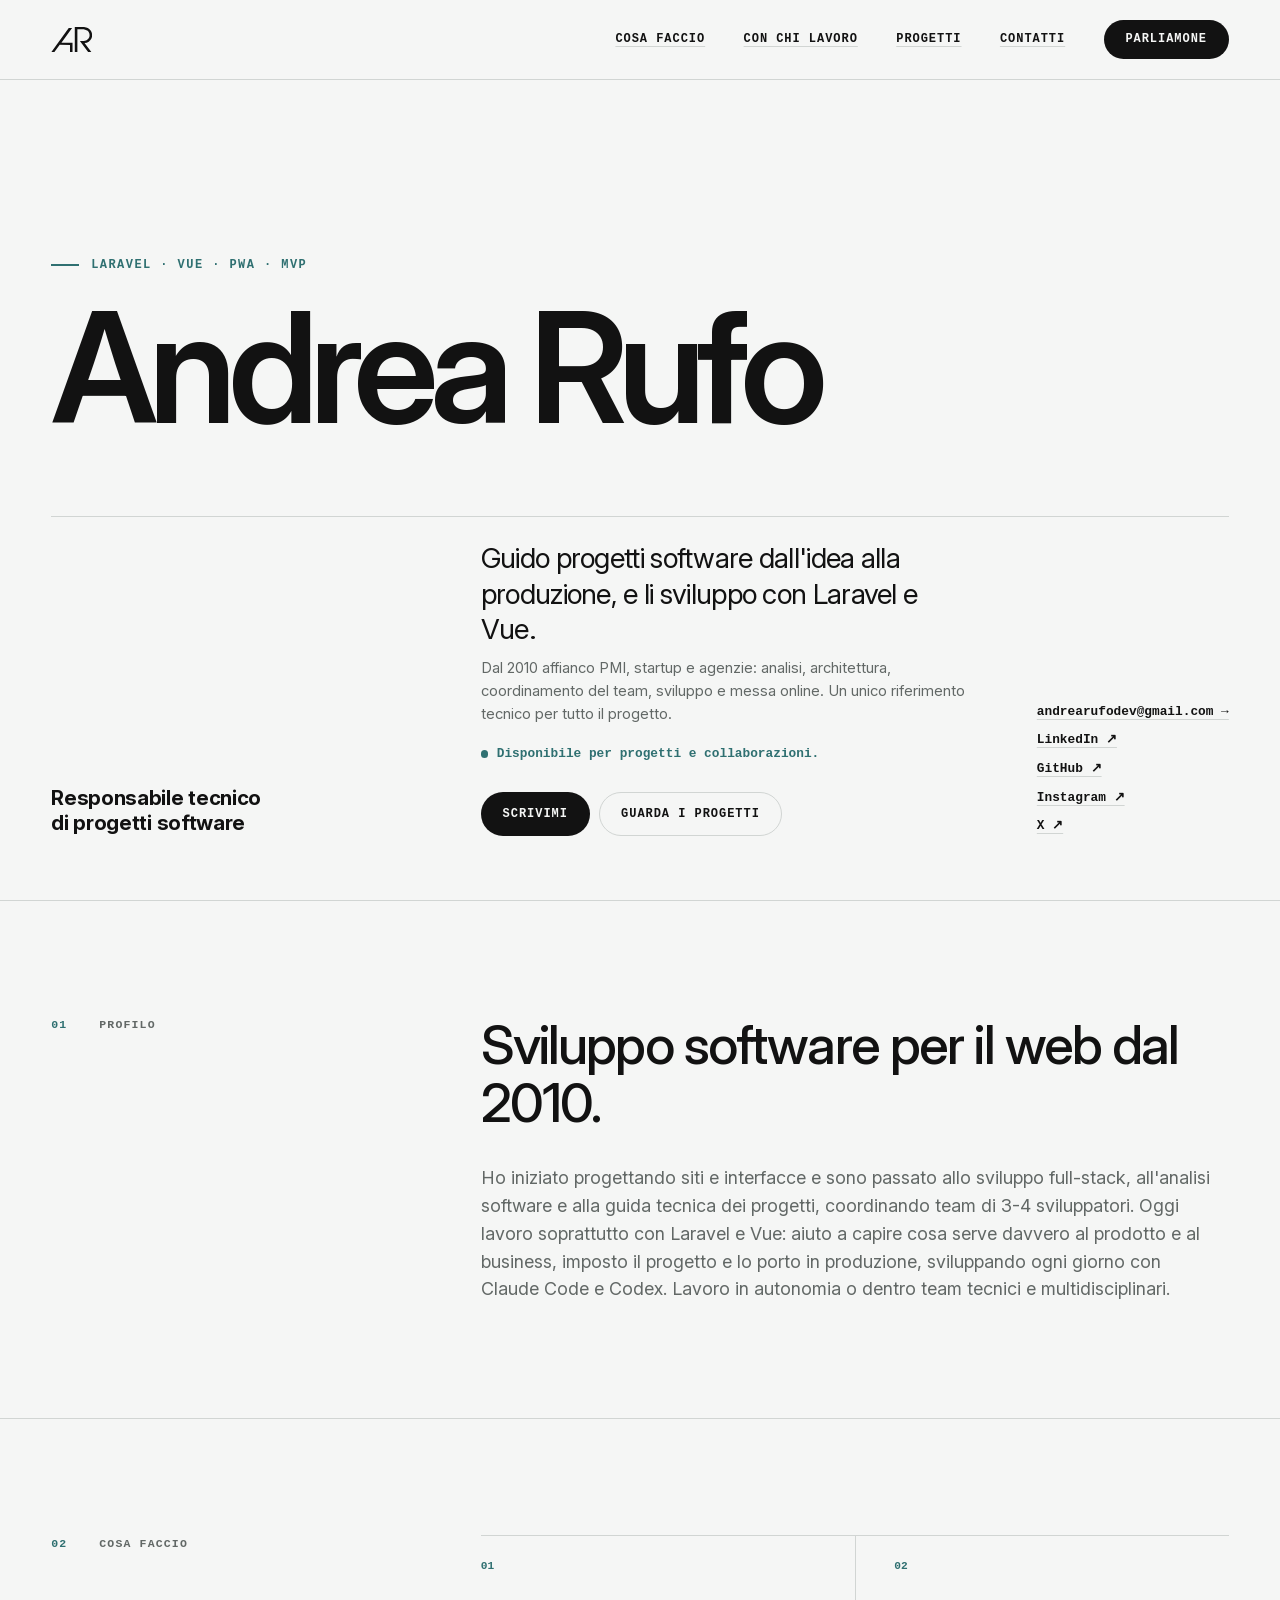
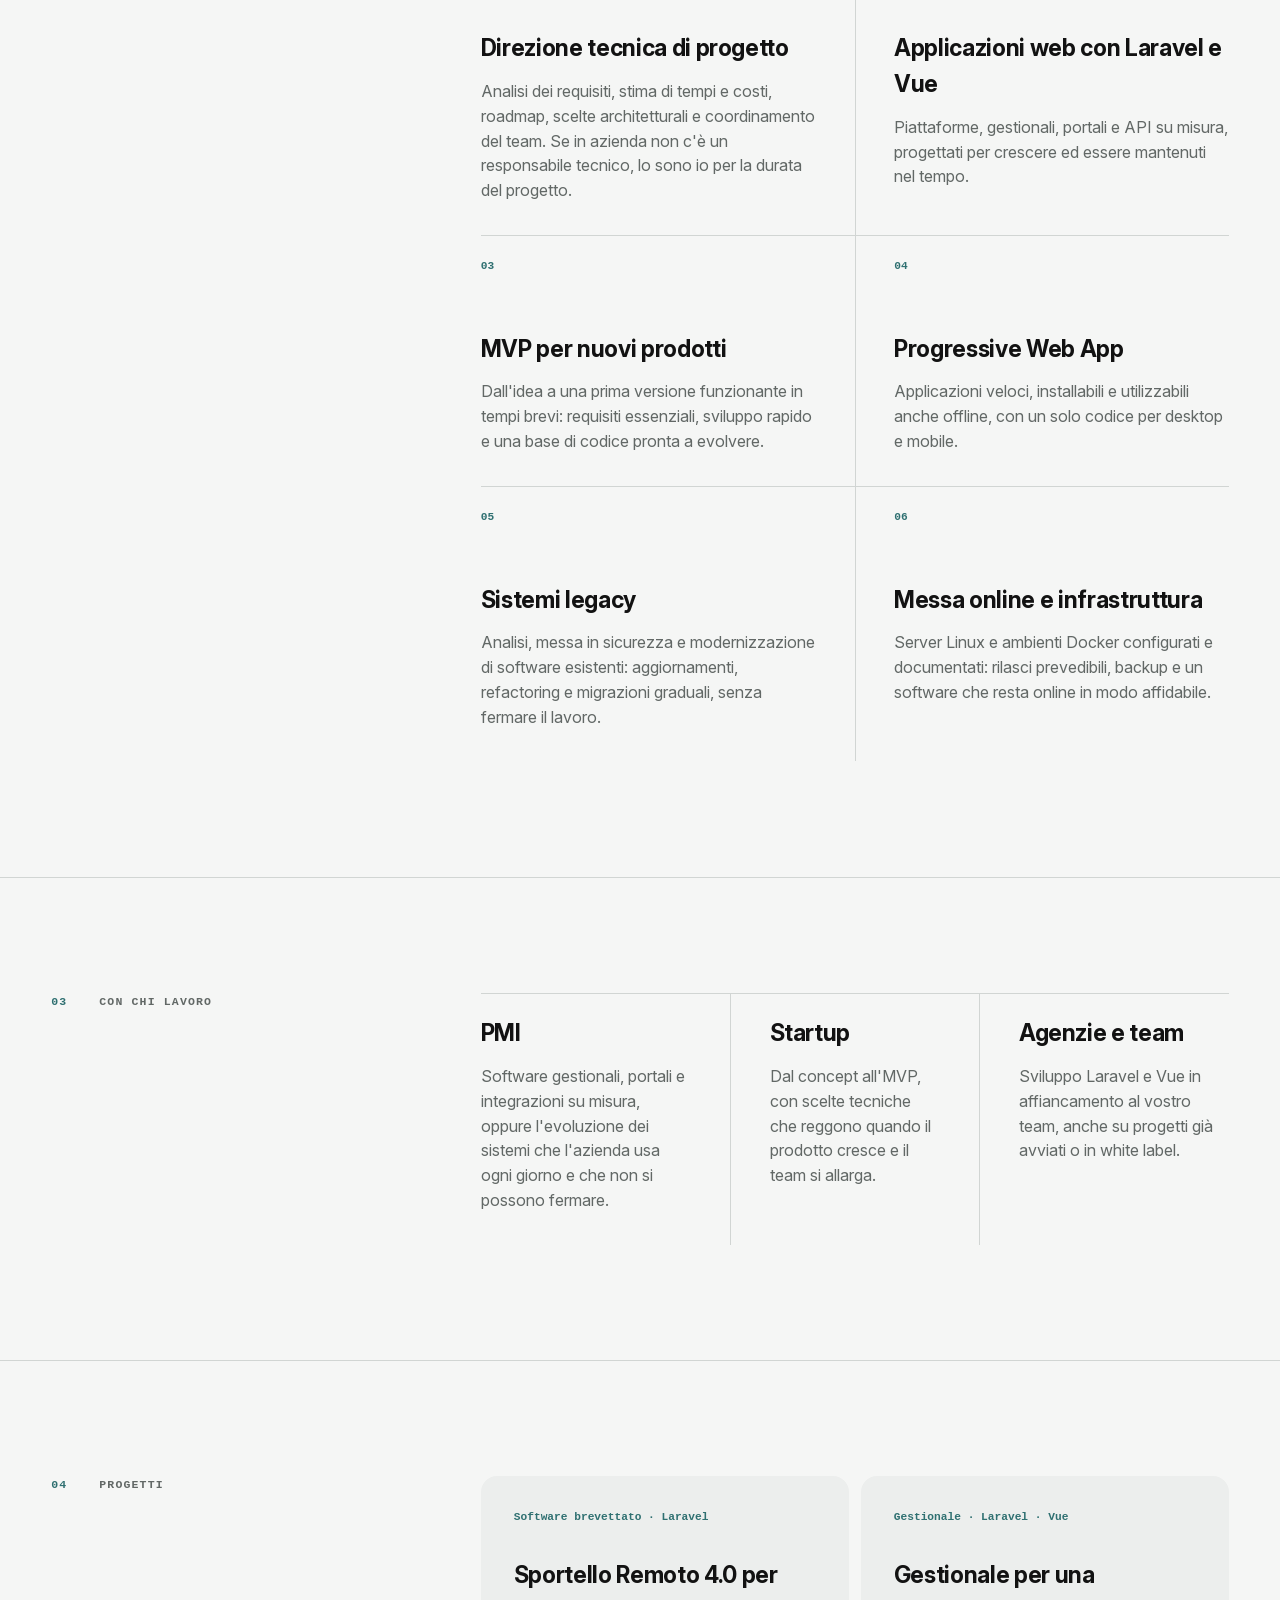
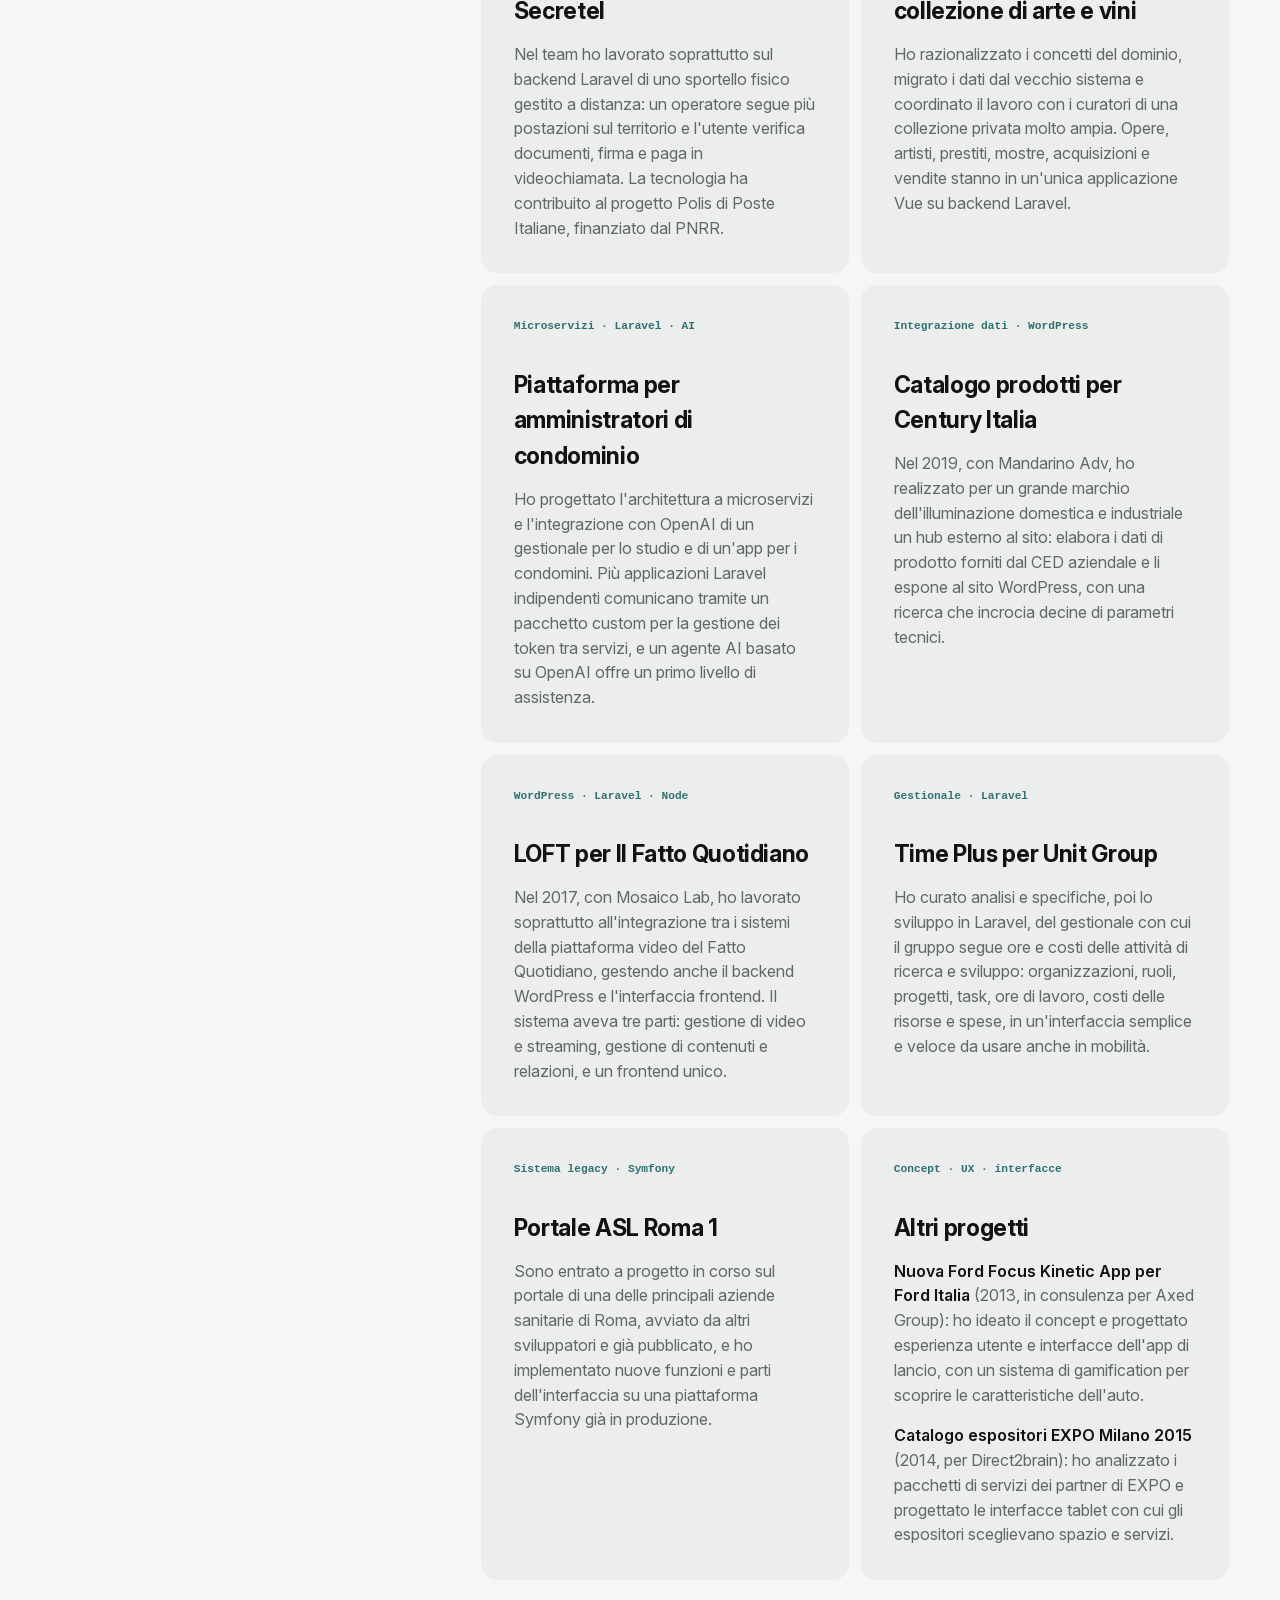
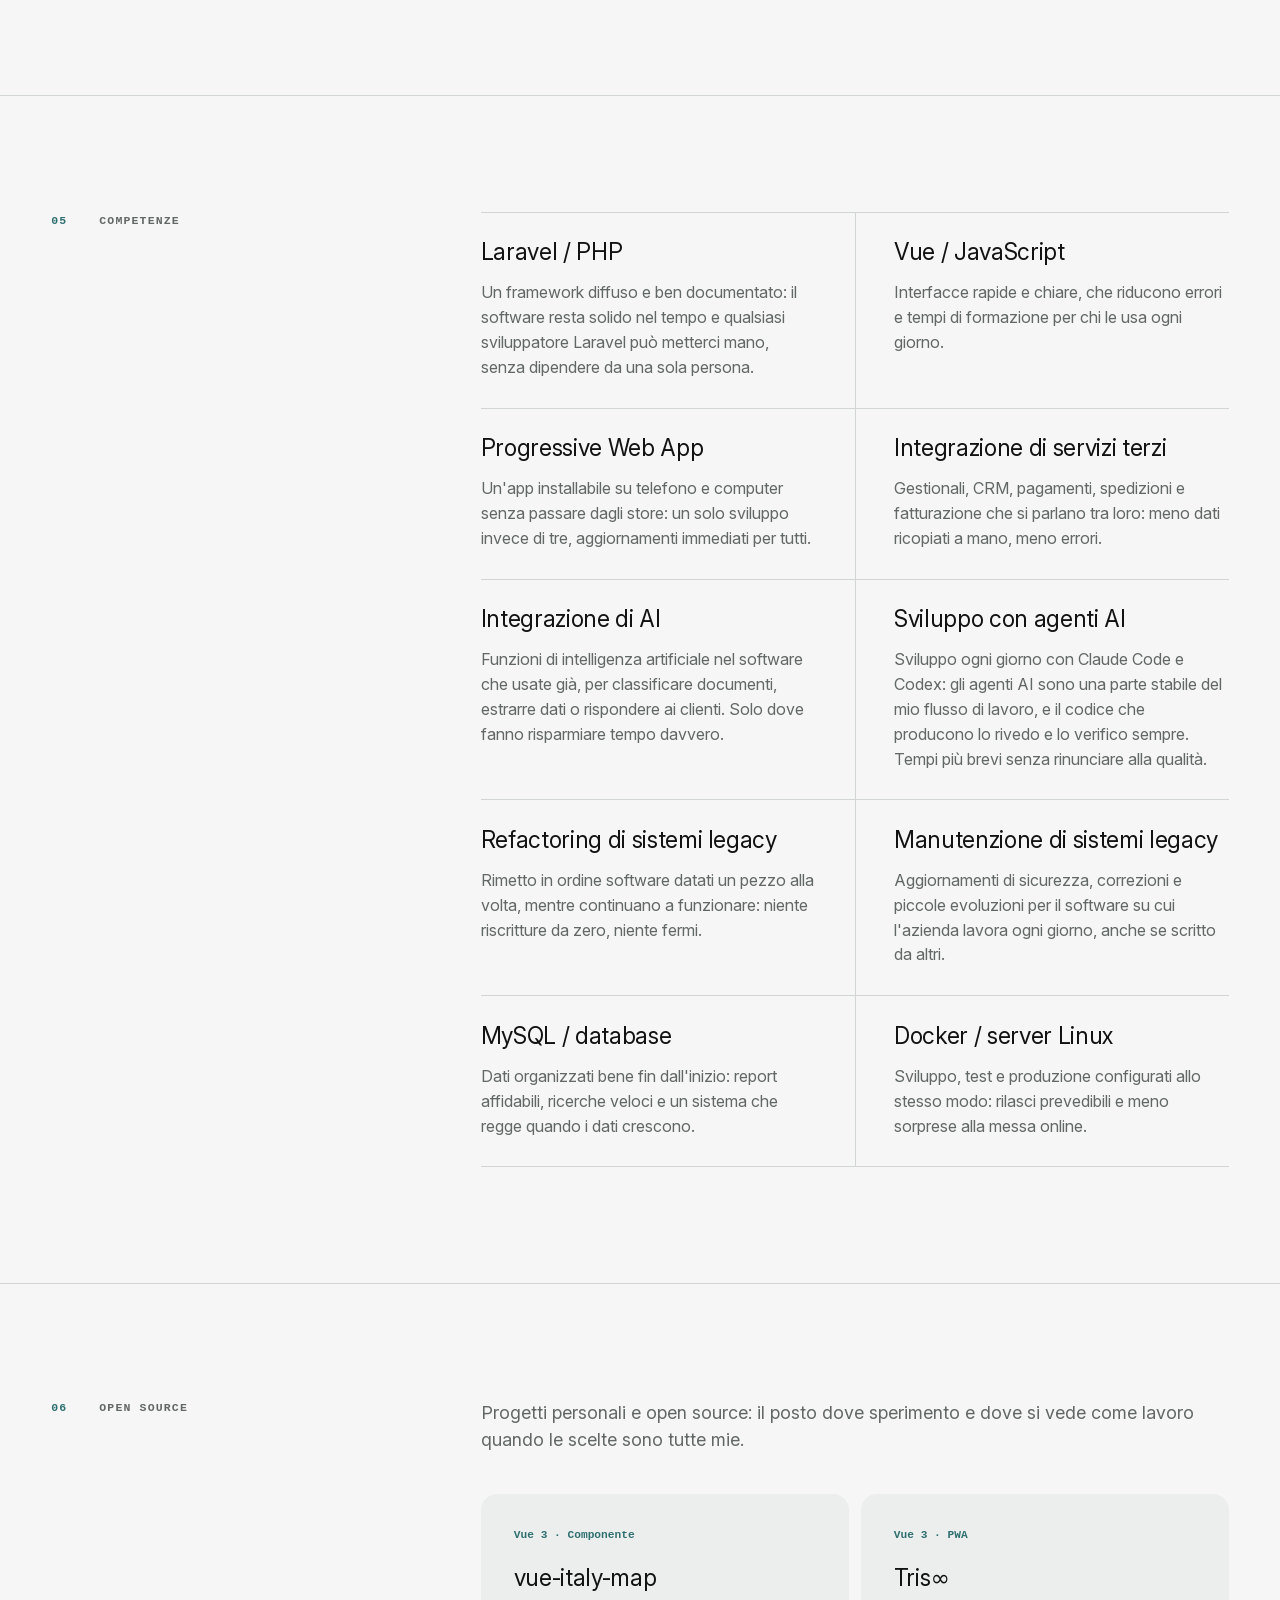
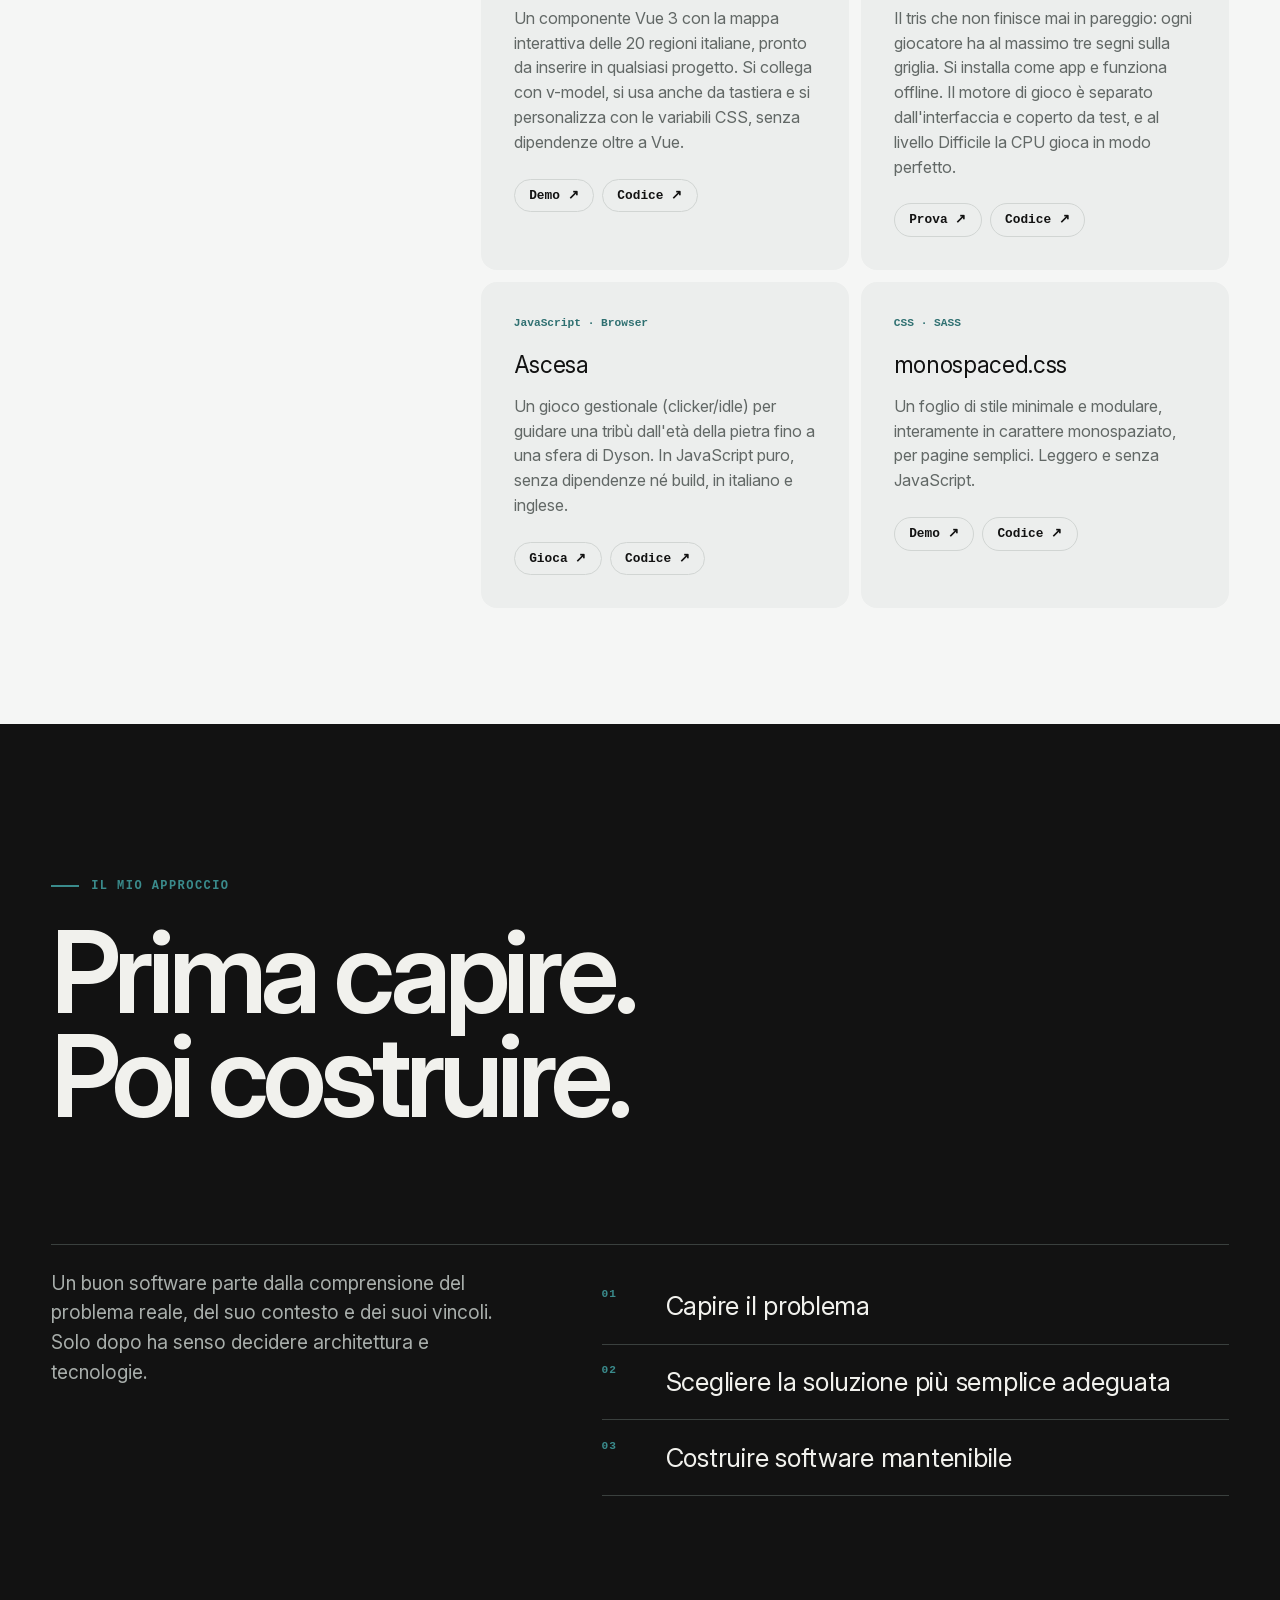
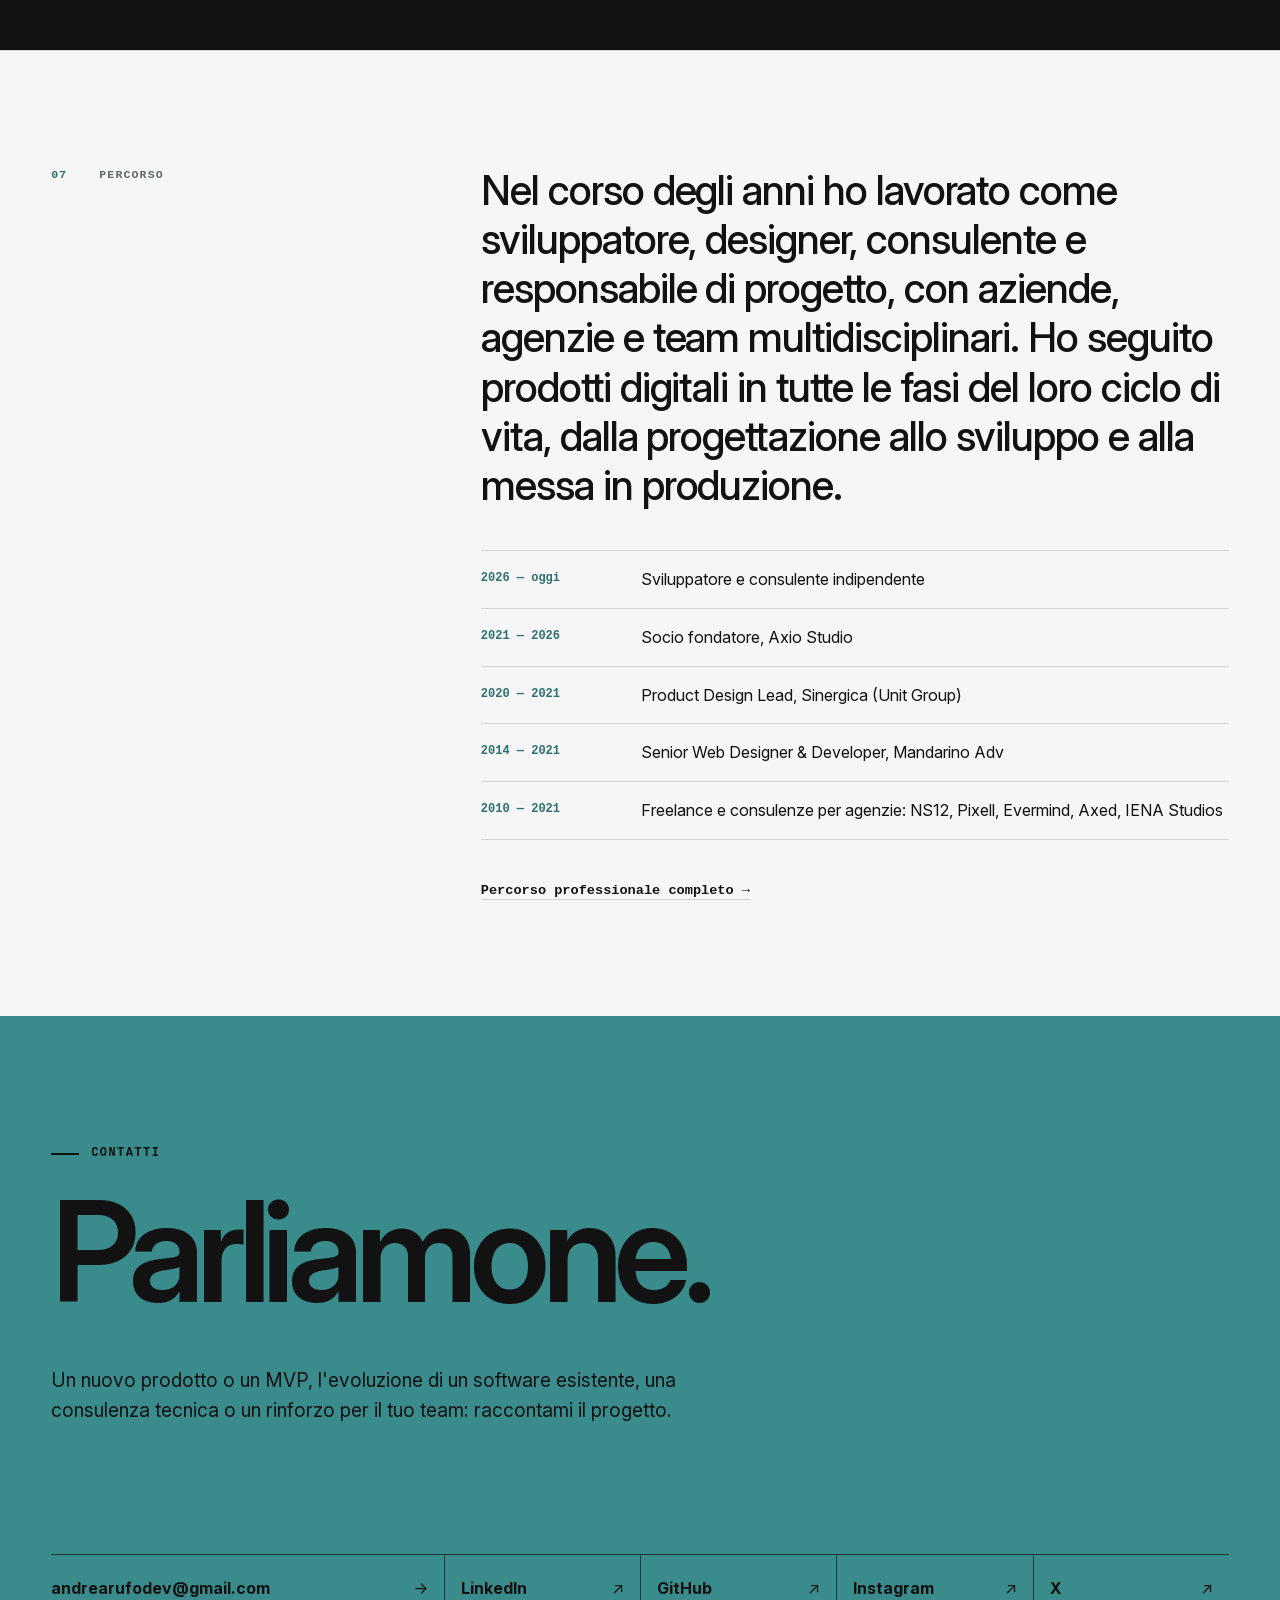
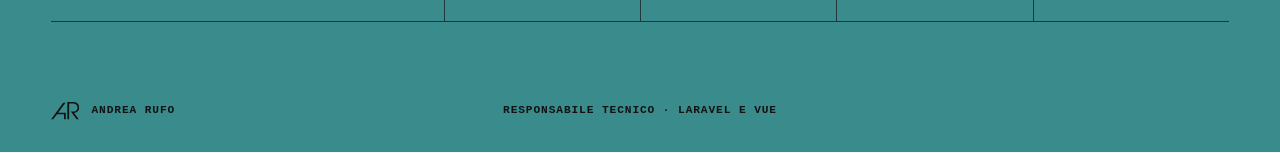
==== index.html @ 4510e588 "og:image: qualifica con sviluppo con Laravel, Vue e agenti AI Co-Authored-By: Claude Opus 5.5 <norep" ====
<!doctype html>
<html lang="it">
<head>
  <meta charset="utf-8">
  <meta name="viewport" content="width=device-width, initial-scale=1">
  <meta name="description" content="Andrea Rufo guida e sviluppa progetti software per PMI, startup e agenzie dal 2010: analisi, architettura, coordinamento del team e sviluppo con Laravel e Vue, fino alla messa online.">
  <meta name="theme-color" content="#F5F6F5" media="(prefers-color-scheme: light)">
  <meta name="theme-color" content="#121212" media="(prefers-color-scheme: dark)">
  <link rel="canonical" href="https://rufo.dev/">
  <link rel="icon" href="/favicon.svg" type="image/svg+xml">
  <link rel="icon" href="/favicon.ico" sizes="any">
  <link rel="apple-touch-icon" href="/apple-touch-icon.png">
  <meta property="og:type" content="website">
  <meta property="og:locale" content="it_IT">
  <meta property="og:title" content="Andrea Rufo — Progetti software con Laravel e Vue, dall'idea alla produzione">
  <meta property="og:description" content="Guida tecnica e sviluppo di progetti software con Laravel e Vue: MVP, PWA, sistemi legacy, dall'idea alla produzione.">
  <meta property="og:url" content="https://rufo.dev/">
  <meta property="og:image" content="https://rufo.dev/og-image.png?v=2">
  <meta property="og:image:width" content="1200">
  <meta property="og:image:height" content="630">
  <meta property="og:image:alt" content="Andrea Rufo — Responsabile tecnico di progetti software">
  <meta name="twitter:card" content="summary_large_image">
  <meta name="twitter:title" content="Andrea Rufo — Progetti software con Laravel e Vue, dall'idea alla produzione">
  <meta name="twitter:description" content="Guida tecnica e sviluppo di progetti software con Laravel e Vue.">
  <meta name="twitter:image" content="https://rufo.dev/og-image.png?v=2">
  <link rel="preload" href="fonts/inter-variable.woff2" as="font" type="font/woff2" crossorigin>
  <link rel="stylesheet" href="css/style.css?v=202611111058">
  <title>Andrea Rufo — Progetti software con Laravel e Vue, dall'idea alla produzione</title>
  <script type="application/ld+json">
    {
      "@context": "https://schema.org",
      "@type": "Person",
      "name": "Andrea Rufo",
      "url": "https://rufo.dev/",
      "image": "https://rufo.dev/og-image.png",
      "jobTitle": "Responsabile tecnico di progetti software e sviluppatore full-stack",
      "email": "mailto:andrearufodev@gmail.com",
      "knowsAbout": ["Laravel", "PHP", "Vue.js", "Progressive Web App", "MVP", "Integrazione di intelligenza artificiale", "Modernizzazione di sistemi legacy", "Claude Code", "Codex"],
      "sameAs": [
        "https://www.linkedin.com/in/andrearufo",
        "https://github.com/andrearufo",
        "https://www.instagram.com/rufo.dev/",
        "https://x.com/andrearufo"
      ]
    }
  </script>
</head>
<body>
  <svg hidden><symbol id="ar" viewBox="0 0 270 168"><path d="M19.5,167.8H0l116.4-161h22l-70,95.9h72.9v65.1h-16.6v-50.4l-67.3-0.1L19.5,167.8z"/><path d="M156.2,167.8V0.1h42.6c13.5,0,24.2,1.1,32.1,3.2c7.9,2.1,14.5,5.4,19.7,9.7c5.3,4.4,9.5,9.4,12.8,15.3c4.3,8,6.5,16.4,6.5,25.4c0,8.4-1.8,16.3-5.4,23.8c-3.6,7.5-9.3,13.7-16.9,18.6c-7.7,4.9-16.8,8-27.4,9.1l47.3,62.5h-21.1l-56.8-75.9c12.8-0.1,21.1-0.3,24.9-0.6c6.3-0.5,11.4-1.5,15.3-3c3.9-1.5,7.8-3.9,11.5-7.2c3.7-3.3,6.7-7.4,8.8-12.3c2.1-4.9,3.2-9.9,3.2-15c0-6.3-1.4-12.1-4.3-17.5c-2.9-5.4-6.5-9.7-10.9-12.8c-3.2-2.3-7.7-4.2-13.7-5.8c-6-1.6-13.3-2.4-22-2.4h-29.2v152.4H156.2z"/></symbol></svg>
  <a class="skip" href="#main">Vai al contenuto</a>

  <header class="site-header">
    <nav class="nav shell" aria-label="Navigazione principale">
      <a class="mark" href="#top" aria-label="Andrea Rufo, torna all'inizio"><svg viewBox="0 0 270 168" aria-hidden="true"><use href="#ar"/></svg></a>
      <ul class="nav-links">
        <li><a href="#services">Cosa faccio</a></li>
        <li><a href="#clients">Con chi lavoro</a></li>
        <li><a href="#work">Progetti</a></li>
        <li><a href="#contact">Contatti</a></li>
      </ul>
      <a class="btn btn-primary nav-cta" href="mailto:andrearufodev@gmail.com">Parliamone</a>
    </nav>
  </header>

  <main id="main">
    <section class="hero shell" id="top" aria-labelledby="hero-title">
      <div class="hero-inner">
        <p class="eyebrow">Laravel · Vue · PWA · MVP</p>
        <h1 id="hero-title">Andrea Rufo</h1>
        <div class="hero-bottom">
          <p class="role">Responsabile tecnico<br>di progetti software</p>
          <div class="hero-main">
            <div class="intro">
              <p>Guido progetti software dall'idea alla produzione, e li sviluppo con Laravel e Vue.</p>
              <p class="intro-support">Dal 2010 affianco PMI, startup e agenzie: analisi, architettura, coordinamento del team, sviluppo e messa online. Un unico riferimento tecnico per tutto il progetto.</p>
              <p class="availability">Disponibile per progetti e collaborazioni.</p>
              <div class="hero-cta">
                <a class="btn btn-primary" href="mailto:andrearufodev@gmail.com">Scrivimi</a>
                <a class="btn btn-ghost" href="#work">Guarda i progetti</a>
              </div>
            </div>
            <div class="hero-links">
              <a href="mailto:andrearufodev@gmail.com">andrearufodev@gmail.com →</a>
              <a href="https://www.linkedin.com/in/andrearufo" target="_blank" rel="noreferrer">LinkedIn ↗</a>
              <a href="https://github.com/andrearufo" target="_blank" rel="noreferrer">GitHub ↗</a>
              <a href="https://www.instagram.com/rufo.dev/" target="_blank" rel="noreferrer">Instagram ↗</a>
              <a href="https://x.com/andrearufo" target="_blank" rel="noreferrer">X ↗</a>
            </div>
          </div>
        </div>
      </div>
    </section>

    <section class="section shell" id="about" aria-labelledby="about-label">
      <div class="section-grid">
        <h2 class="section-label" id="about-label"><span>01</span> Profilo</h2>
        <div>
          <p class="lead">Sviluppo software per il web dal 2010.</p>
          <p class="body-copy">Ho iniziato progettando siti e interfacce e sono passato allo sviluppo full-stack, all'analisi software e alla guida tecnica dei progetti, coordinando team di 3-4 sviluppatori. Oggi lavoro soprattutto con Laravel e Vue: aiuto a capire cosa serve davvero al prodotto e al business, imposto il progetto e lo porto in produzione, sviluppando ogni giorno con Claude Code e Codex. Lavoro in autonomia o dentro team tecnici e multidisciplinari.</p>
        </div>
      </div>
    </section>

    <section class="section shell" id="services" aria-labelledby="services-label">
      <div class="section-grid">
        <h2 class="section-label" id="services-label"><span>02</span> Cosa faccio</h2>
        <div class="services">
          <article class="service">
            <span class="service-number">01</span>
            <h3>Direzione tecnica di progetto</h3>
            <p>Analisi dei requisiti, stima di tempi e costi, roadmap, scelte architetturali e coordinamento del team. Se in azienda non c'è un responsabile tecnico, lo sono io per la durata del progetto.</p>
          </article>
          <article class="service">
            <span class="service-number">02</span>
            <h3>Applicazioni web con Laravel e Vue</h3>
            <p>Piattaforme, gestionali, portali e API su misura, progettati per crescere ed essere mantenuti nel tempo.</p>
          </article>
          <article class="service">
            <span class="service-number">03</span>
            <h3>MVP per nuovi prodotti</h3>
            <p>Dall'idea a una prima versione funzionante in tempi brevi: requisiti essenziali, sviluppo rapido e una base di codice pronta a evolvere.</p>
          </article>
          <article class="service">
            <span class="service-number">04</span>
            <h3>Progressive Web App</h3>
            <p>Applicazioni veloci, installabili e utilizzabili anche offline, con un solo codice per desktop e mobile.</p>
          </article>
          <article class="service">
            <span class="service-number">05</span>
            <h3>Sistemi legacy</h3>
            <p>Analisi, messa in sicurezza e modernizzazione di software esistenti: aggiornamenti, refactoring e migrazioni graduali, senza fermare il lavoro.</p>
          </article>
          <article class="service">
            <span class="service-number">06</span>
            <h3>Messa online e infrastruttura</h3>
            <p>Server Linux e ambienti Docker configurati e documentati: rilasci prevedibili, backup e un software che resta online in modo affidabile.</p>
          </article>
        </div>
      </div>
    </section>

    <section class="section shell" id="clients" aria-labelledby="clients-label">
      <div class="section-grid">
        <h2 class="section-label" id="clients-label"><span>03</span> Con chi lavoro</h2>
        <div class="services services-3">
          <article class="service">
            <h3>PMI</h3>
            <p>Software gestionali, portali e integrazioni su misura, oppure l'evoluzione dei sistemi che l'azienda usa ogni giorno e che non si possono fermare.</p>
          </article>
          <article class="service">
            <h3>Startup</h3>
            <p>Dal concept all'MVP, con scelte tecniche che reggono quando il prodotto cresce e il team si allarga.</p>
          </article>
          <article class="service">
            <h3>Agenzie e team</h3>
            <p>Sviluppo Laravel e Vue in affiancamento al vostro team, anche su progetti già avviati o in white label.</p>
          </article>
        </div>
      </div>
    </section>

    <section class="section shell" id="work" aria-labelledby="work-label">
      <div class="section-grid">
        <h2 class="section-label" id="work-label"><span>04</span> Progetti</h2>
        <div class="services" tabindex="0" aria-label="Progetti">
          <article class="service">
            <span class="service-number">Software brevettato · Laravel</span>
            <h3>Sportello Remoto 4.0 per Secretel</h3>
            <p>Nel team ho lavorato soprattutto sul backend Laravel di uno sportello fisico gestito a distanza: un operatore segue più postazioni sul territorio e l'utente verifica documenti, firma e paga in videochiamata. La tecnologia ha contribuito al progetto Polis di Poste Italiane, finanziato dal PNRR.</p>
          </article>
          <article class="service">
            <span class="service-number">Gestionale · Laravel · Vue</span>
            <h3>Gestionale per una collezione di arte e vini</h3>
            <p>Ho razionalizzato i concetti del dominio, migrato i dati dal vecchio sistema e coordinato il lavoro con i curatori di una collezione privata molto ampia. Opere, artisti, prestiti, mostre, acquisizioni e vendite stanno in un'unica applicazione Vue su backend Laravel.</p>
          </article>
          <article class="service">
            <span class="service-number">Microservizi · Laravel · AI</span>
            <h3>Piattaforma per amministratori di condominio</h3>
            <p>Ho progettato l'architettura a microservizi e l'integrazione con OpenAI di un gestionale per lo studio e di un'app per i condomini. Più applicazioni Laravel indipendenti comunicano tramite un pacchetto custom per la gestione dei token tra servizi, e un agente AI basato su OpenAI offre un primo livello di assistenza.</p>
          </article>
          <article class="service">
            <span class="service-number">Integrazione dati · WordPress</span>
            <h3>Catalogo prodotti per Century Italia</h3>
            <p>Nel 2019, con Mandarino Adv, ho realizzato per un grande marchio dell'illuminazione domestica e industriale un hub esterno al sito: elabora i dati di prodotto forniti dal CED aziendale e li espone al sito WordPress, con una ricerca che incrocia decine di parametri tecnici.</p>
          </article>
          <article class="service">
            <span class="service-number">WordPress · Laravel · Node</span>
            <h3>LOFT per Il Fatto Quotidiano</h3>
            <p>Nel 2017, con Mosaico Lab, ho lavorato soprattutto all'integrazione tra i sistemi della piattaforma video del Fatto Quotidiano, gestendo anche il backend WordPress e l'interfaccia frontend. Il sistema aveva tre parti: gestione di video e streaming, gestione di contenuti e relazioni, e un frontend unico.</p>
          </article>
          <article class="service">
            <span class="service-number">Gestionale · Laravel</span>
            <h3>Time Plus per Unit Group</h3>
            <p>Ho curato analisi e specifiche, poi lo sviluppo in Laravel, del gestionale con cui il gruppo segue ore e costi delle attività di ricerca e sviluppo: organizzazioni, ruoli, progetti, task, ore di lavoro, costi delle risorse e spese, in un'interfaccia semplice e veloce da usare anche in mobilità.</p>
          </article>
          <article class="service">
            <span class="service-number">Sistema legacy · Symfony</span>
            <h3>Portale ASL Roma 1</h3>
            <p>Sono entrato a progetto in corso sul portale di una delle principali aziende sanitarie di Roma, avviato da altri sviluppatori e già pubblicato, e ho implementato nuove funzioni e parti dell'interfaccia su una piattaforma Symfony già in produzione.</p>
          </article>
          <article class="service">
            <span class="service-number">Concept · UX · interfacce</span>
            <h3>Altri progetti</h3>
            <ul class="service-list">
              <li><strong>Nuova Ford Focus Kinetic App per Ford Italia</strong> (2013, in consulenza per Axed Group): ho ideato il concept e progettato esperienza utente e interfacce dell'app di lancio, con un sistema di gamification per scoprire le caratteristiche dell'auto.</li>
              <li><strong>Catalogo espositori EXPO Milano 2015</strong> (2014, per Direct2brain): ho analizzato i pacchetti di servizi dei partner di EXPO e progettato le interfacce tablet con cui gli espositori sceglievano spazio e servizi.</li>
            </ul>
          </article>
        </div>
      </div>
    </section>

    <section class="section shell" id="technology" aria-labelledby="technology-label">
      <div class="section-grid">
        <h2 class="section-label" id="technology-label"><span>05</span> Competenze</h2>
        <ul class="technology-list">
          <li>
            <h3>Laravel / PHP</h3>
            <p>Un framework diffuso e ben documentato: il software resta solido nel tempo e qualsiasi sviluppatore Laravel può metterci mano, senza dipendere da una sola persona.</p>
          </li>
          <li>
            <h3>Vue / JavaScript</h3>
            <p>Interfacce rapide e chiare, che riducono errori e tempi di formazione per chi le usa ogni giorno.</p>
          </li>
          <li>
            <h3>Progressive Web App</h3>
            <p>Un'app installabile su telefono e computer senza passare dagli store: un solo sviluppo invece di tre, aggiornamenti immediati per tutti.</p>
          </li>
          <li>
            <h3>Integrazione di servizi terzi</h3>
            <p>Gestionali, CRM, pagamenti, spedizioni e fatturazione che si parlano tra loro: meno dati ricopiati a mano, meno errori.</p>
          </li>
          <li>
            <h3>Integrazione di AI</h3>
            <p>Funzioni di intelligenza artificiale nel software che usate già, per classificare documenti, estrarre dati o rispondere ai clienti. Solo dove fanno risparmiare tempo davvero.</p>
          </li>
          <li>
            <h3>Sviluppo con agenti AI</h3>
            <p>Sviluppo ogni giorno con Claude Code e Codex: gli agenti AI sono una parte stabile del mio flusso di lavoro, e il codice che producono lo rivedo e lo verifico sempre. Tempi più brevi senza rinunciare alla qualità.</p>
          </li>
          <li>
            <h3>Refactoring di sistemi legacy</h3>
            <p>Rimetto in ordine software datati un pezzo alla volta, mentre continuano a funzionare: niente riscritture da zero, niente fermi.</p>
          </li>
          <li>
            <h3>Manutenzione di sistemi legacy</h3>
            <p>Aggiornamenti di sicurezza, correzioni e piccole evoluzioni per il software su cui l'azienda lavora ogni giorno, anche se scritto da altri.</p>
          </li>
          <li>
            <h3>MySQL / database</h3>
            <p>Dati organizzati bene fin dall'inizio: report affidabili, ricerche veloci e un sistema che regge quando i dati crescono.</p>
          </li>
          <li>
            <h3>Docker / server Linux</h3>
            <p>Sviluppo, test e produzione configurati allo stesso modo: rilasci prevedibili e meno sorprese alla messa online.</p>
          </li>
        </ul>
      </div>
    </section>

    <section class="section oss shell" id="opensource" aria-labelledby="opensource-label">
      <div class="section-grid">
        <h2 class="section-label" id="opensource-label"><span>06</span> Open source</h2>
        <div>
          <p class="body-copy">Progetti personali e open source: il posto dove sperimento e dove si vede come lavoro quando le scelte sono tutte mie.</p>
          <ul class="technology-list">
          <li>
            <span class="oss-meta">Vue 3 · Componente</span>
            <h3>vue-italy-map</h3>
            <p>Un componente Vue 3 con la mappa interattiva delle 20 regioni italiane, pronto da inserire in qualsiasi progetto. Si collega con v-model, si usa anche da tastiera e si personalizza con le variabili CSS, senza dipendenze oltre a Vue.</p>
            <div class="oss-links">
              <a href="https://andrearufo.github.io/vue-italy-map/" target="_blank" rel="noreferrer">Demo ↗</a>
              <a href="https://github.com/andrearufo/vue-italy-map" target="_blank" rel="noreferrer">Codice ↗</a>
            </div>
          </li>
          <li>
            <span class="oss-meta">Vue 3 · PWA</span>
            <h3>Tris∞</h3>
            <p>Il tris che non finisce mai in pareggio: ogni giocatore ha al massimo tre segni sulla griglia. Si installa come app e funziona offline. Il motore di gioco è separato dall'interfaccia e coperto da test, e al livello Difficile la CPU gioca in modo perfetto.</p>
            <div class="oss-links">
              <a href="https://andrearufo.github.io/modernxo/" target="_blank" rel="noreferrer">Prova ↗</a>
              <a href="https://github.com/andrearufo/modernxo" target="_blank" rel="noreferrer">Codice ↗</a>
            </div>
          </li>
          <li>
            <span class="oss-meta">JavaScript · Browser</span>
            <h3>Ascesa</h3>
            <p>Un gioco gestionale (clicker/idle) per guidare una tribù dall'età della pietra fino a una sfera di Dyson. In JavaScript puro, senza dipendenze né build, in italiano e inglese.</p>
            <div class="oss-links">
              <a href="https://andrearufo.github.io/ascesa/" target="_blank" rel="noreferrer">Gioca ↗</a>
              <a href="https://github.com/andrearufo/ascesa" target="_blank" rel="noreferrer">Codice ↗</a>
            </div>
          </li>
          <li>
            <span class="oss-meta">CSS · SASS</span>
            <h3>monospaced.css</h3>
            <p>Un foglio di stile minimale e modulare, interamente in carattere monospaziato, per pagine semplici. Leggero e senza JavaScript.</p>
            <div class="oss-links">
              <a href="https://andrearufo.github.io/monospaced.css/" target="_blank" rel="noreferrer">Demo ↗</a>
              <a href="https://github.com/andrearufo/monospaced.css" target="_blank" rel="noreferrer">Codice ↗</a>
            </div>
          </li>
          </ul>
        </div>
      </div>
    </section>

    <section class="approach" id="approach" aria-labelledby="approach-title">
      <div class="shell">
        <p class="eyebrow">Il mio approccio</p>
        <h2 id="approach-title">Prima capire.<br>Poi costruire.</h2>
        <div class="approach-detail">
          <p>Un buon software parte dalla comprensione del problema reale, del suo contesto e dei suoi vincoli. Solo dopo ha senso decidere architettura e tecnologie.</p>
          <ol class="principles">
            <li>Capire il problema</li>
            <li>Scegliere la soluzione più semplice adeguata</li>
            <li>Costruire software mantenibile</li>
          </ol>
        </div>
      </div>
    </section>

    <section class="section background shell" id="background" aria-labelledby="background-label">
      <div class="section-grid">
        <h2 class="section-label" id="background-label"><span>07</span> Percorso</h2>
        <div>
          <p class="background-copy">Nel corso degli anni ho lavorato come sviluppatore, designer, consulente e responsabile di progetto, con aziende, agenzie e team multidisciplinari. Ho seguito prodotti digitali in tutte le fasi del loro ciclo di vita, dalla progettazione allo sviluppo e alla messa in produzione.</p>
          <ol class="timeline">
            <li><span>2026 — oggi</span> Sviluppatore e consulente indipendente</li>
            <li><span>2021 — 2026</span> Socio fondatore, Axio Studio</li>
            <li><span>2020 — 2021</span> Product Design Lead, Sinergica (Unit Group)</li>
            <li><span>2014 — 2021</span> Senior Web Designer &amp; Developer, Mandarino Adv</li>
            <li><span>2010 — 2021</span> Freelance e consulenze per agenzie: NS12, Pixell, Evermind, Axed, IENA Studios</li>
          </ol>
          <a class="text-link" href="https://www.linkedin.com/in/andrearufo" target="_blank" rel="noreferrer">Percorso professionale completo →</a>
        </div>
      </div>
    </section>

    <section class="contact" id="contact" aria-labelledby="contact-title">
      <div class="shell">
        <p class="eyebrow">Contatti</p>
        <h2 id="contact-title">Parliamone.</h2>
        <p class="contact-copy">Un nuovo prodotto o un MVP, l'evoluzione di un software esistente, una consulenza tecnica o un rinforzo per il tuo team: raccontami il progetto.</p>
        <div class="contact-links">
          <a href="mailto:andrearufodev@gmail.com">andrearufodev@gmail.com</a>
          <a href="https://www.linkedin.com/in/andrearufo" target="_blank" rel="noreferrer">LinkedIn</a>
          <a href="https://github.com/andrearufo" target="_blank" rel="noreferrer">GitHub</a>
          <a href="https://www.instagram.com/rufo.dev/" target="_blank" rel="noreferrer">Instagram</a>
          <a href="https://x.com/andrearufo" target="_blank" rel="noreferrer">X</a>
        </div>
        <footer class="footer">
          <span class="footer-mark"><svg viewBox="0 0 270 168" aria-hidden="true"><use href="#ar"/></svg>Andrea Rufo</span>
          <span>Responsabile tecnico · Laravel e Vue</span>
          <p class="now-playing" id="now-playing" hidden><img alt="" width="40" height="40" hidden><span class="now-playing-label"></span> <a target="_blank" rel="noreferrer"><span class="now-playing-title"></span><span class="now-playing-artist"></span></a><button class="now-playing-close" type="button" aria-label="Sposta lo specchietto in fondo alla pagina">×</button></p>
        </footer>
      </div>
    </section>
  </main>
  <script>
    // Brano in ascolto da Spotify, letto da Last.fm (rufoandrea). Senza chiave lo specchietto resta nascosto.
    (() => {
      const KEY = 'f3fbc5b48f8b51779716310b939c5450'; // chiave API Last.fm (sola lettura, può stare nel codice)
      const box = document.getElementById('now-playing');
      if (!KEY) return;
      // Su desktop, mentre ascolto, lo specchietto diventa un toast fisso, ma solo tra l'apertura e i contatti:
      // non copre i pulsanti in alto né i link in fondo. La × lo rimanda nel footer.
      let docked = false, live = false;
      const hero = document.getElementById('top'), contact = document.getElementById('contact');
      const place = () => {
        const clear = hero.getBoundingClientRect().bottom < 0 && contact.getBoundingClientRect().top > innerHeight;
        box.classList.toggle('is-toast', live && !docked && clear);
      };
      box.querySelector('.now-playing-close').onclick = () => { docked = true; place(); };
      addEventListener('scroll', place, { passive: true });
      addEventListener('resize', place);
      const url = 'https://ws.audioscrobbler.com/2.0/?method=user.getrecenttracks&user=rufoandrea&limit=1&format=json&api_key=' + KEY;
      const update = () => fetch(url).then(r => r.json()).then(d => {
        const t = d.recenttracks && d.recenttracks.track[0];
        if (!t) return;
        live = (t['@attr'] || {}).nowplaying === 'true';
        // nascosto se l'ultimo ascolto ha più di 12 ore
        if (!live && Date.now() - t.date.uts * 1000 > 432e5) { box.hidden = true; return; }
        box.querySelector('.now-playing-label').textContent = live ? '♪ Proprio ora sto ascoltando' : '♪ Ultimo ascolto';
        const a = box.querySelector('a');
        a.querySelector('.now-playing-title').textContent = t.name;
        a.querySelector('.now-playing-artist').textContent = t.artist['#text'];
        a.href = t.url;
        // 64px per gli schermi retina; Last.fm usa un'immagine segnaposto (2a96cbd8…) quando la copertina manca
        const img = box.querySelector('img'), src = (t.image[1] || {})['#text'] || '';
        img.hidden = !src || src.includes('2a96cbd8b46e442fc41c2b86b821562f');
        if (!img.hidden) img.src = src;
        place();
        box.hidden = false;
      }).catch(() => {});
      update();
      setInterval(update, 60000);
    })();
  </script>
  <!-- Cloudflare Web Analytics --><script type='module' src='https://static.cloudflareinsights.com/beacon.min.js' data-cf-beacon='{"token": "02189856243a4e34952206ecb50133f2"}'></script><!-- End Cloudflare Web Analytics -->
</body>
</html>
---- css/style.css ----
@font-face {
  font-family: "Inter";
  src: url("../fonts/inter-variable.woff2") format("woff2");
  font-style: normal;
  font-weight: 100 900;
  font-display: swap;
}

/* Variables */
:root {
  color-scheme: light dark;
  --color-bg: #F5F6F5;
  --color-bg-secondary: #ECEEED;
  --color-text: #121212;
  --color-text-muted: #626866;
  --color-border: #D1D5D3;
  --color-accent: #3A8B8C;
  --color-accent-text: #2F7071;
  --color-accent-hover: #265C5D;
  --color-inverse-bg: #121212;
  --color-inverse-text: #F1F1ED;
  --color-inverse-muted: #A8AEAB;
  --color-inverse-border: #3A403E;
  --color-inverse-accent: #3A8B8C;
  --color-contact-bg: #3A8B8C;
  --color-contact-text: #121212;
  --color-contact-muted: #121212;
  --color-contact-border: #203839;
  --gutter: clamp(1.25rem, 4vw, 4.5rem);
  --section-space: clamp(5rem, 9vw, 8rem);
  --font-mono: ui-monospace, SFMono-Regular, Menlo, Consolas, monospace;
}

/* Base */
* { box-sizing: border-box; }

html {
  scroll-behavior: smooth;
  scroll-padding-top: 5rem;
}

body {
  margin: 0;
  overflow-x: hidden;
  background: var(--color-bg);
  color: var(--color-text);
  font-family: "Inter", system-ui, -apple-system, BlinkMacSystemFont, "Segoe UI", sans-serif;
  font-size: 16px;
  line-height: 1.55;
  -webkit-font-smoothing: antialiased;
}

a { color: inherit; }

body > svg[hidden] { display: none; }

/* Typography: Inter per i testi, monospazio per etichette e dettagli */
h1,
.approach h2,
.contact h2 { font-weight: 600; }

.lead,
.background-copy { font-weight: 500; }

.eyebrow,
.nav-links,
.hero-links,
.availability,
.oss-links,
.text-link,
.footer { font-family: var(--font-mono); }

h1 {
  max-width: 12ch;
  margin: 0;
  font-size: clamp(4.25rem, 12vw, 11.5rem);
  letter-spacing: -.06em;
  line-height: .88;
}

.eyebrow {
  display: flex;
  align-items: center;
  gap: .75rem;
  margin: 0 0 1.6rem;
  color: var(--color-accent-text);
  font-size: .75rem;
  font-weight: 700;
  letter-spacing: .12em;
  text-transform: uppercase;
}

.eyebrow::before {
  width: 1.75rem;
  height: 2px;
  background: currentColor;
  content: "";
}

.role {
  margin: 0;
  font-size: clamp(1rem, 1.6vw, 1.35rem);
  font-weight: 700;
  letter-spacing: -.015em;
  line-height: 1.25;
}

.lead {
  max-width: 34ch;
  margin: 0;
  font-size: clamp(2rem, 4.2vw, 4.15rem);
  letter-spacing: -.035em;
  line-height: 1.08;
}

.body-copy {
  max-width: 46rem;
  margin: 2rem 0 0;
  color: var(--color-text-muted);
  font-size: clamp(1rem, 1.4vw, 1.2rem);
}

/* Layout */
.shell {
  width: min(100%, 1600px);
  margin-inline: auto;
  padding-inline: var(--gutter);
}

.section {
  padding-block: var(--section-space);
  border-top: 1px solid var(--color-border);
}

.section-grid {
  display: grid;
  grid-template-columns: minmax(12rem, 1fr) minmax(0, 2.2fr);
  gap: clamp(2rem, 7vw, 8rem);
}

.section-label {
  margin: 0;
  color: var(--color-text-muted);
  font: 700 .72rem/1.55 var(--font-mono);
  letter-spacing: .1em;
  text-transform: uppercase;
}

.section-label span {
  display: inline-block;
  min-width: 2.5rem;
  color: var(--color-accent-text);
}

/* Header and navigation */
.site-header {
  position: sticky;
  top: 0;
  z-index: 10;
  background: color-mix(in srgb, var(--color-bg) 85%, transparent);
  backdrop-filter: saturate(1.4) blur(14px);
  -webkit-backdrop-filter: saturate(1.4) blur(14px);
}

.nav {
  display: flex;
  align-items: center;
  justify-content: space-between;
  gap: clamp(1rem, 3vw, 2.5rem);
  min-height: 5rem;
  border-bottom: 1px solid var(--color-border);
}

.mark { display: flex; color: var(--color-text); }

.mark svg { width: auto; height: 1.6rem; fill: currentColor; }

.mark:hover { color: var(--color-accent-hover); }

.nav-links {
  display: flex;
  gap: clamp(1rem, 3vw, 2.5rem);
  margin: 0 0 0 auto;
  padding: 0;
  list-style: none;
  font-size: .75rem;
  font-weight: 700;
  letter-spacing: .08em;
  text-transform: uppercase;
}

.nav a,
.text-link,
.hero-links a {
  text-decoration-color: var(--color-border);
  text-decoration-thickness: 1px;
  text-underline-offset: .35em;
}

.nav a:hover,
.text-link:hover,
.hero-links a:hover {
  color: var(--color-accent-hover);
  text-decoration-color: currentColor;
}

/* Pulsanti a pillola, in monospazio come le etichette */
.btn {
  display: inline-flex;
  align-items: center;
  justify-content: center;
  min-height: 2.75rem;
  padding: 0 1.3rem;
  border: 1px solid transparent;
  border-radius: 999px;
  font: 700 .75rem/1 var(--font-mono);
  letter-spacing: .08em;
  text-decoration: none;
  text-transform: uppercase;
  white-space: nowrap;
  transition: background .2s, border-color .2s, color .2s;
}

.btn-primary { background: var(--color-text); color: var(--color-bg); }

.btn-primary:hover,
.nav a.btn-primary:hover { background: var(--color-accent-text); color: var(--color-bg); }

.btn-ghost { border-color: var(--color-border); color: var(--color-text); }

.btn-ghost:hover { border-color: var(--color-text); }

.nav a.btn { text-decoration: none; }

.nav-cta { min-height: 2.4rem; }

/* Hero */
.hero {
  display: flex;
  align-items: flex-end;
  min-height: calc(100svh - 5rem);
  padding-top: 3rem;
  padding-bottom: clamp(2rem, 5vw, 4.5rem);
}

.hero-inner { width: 100%; }

.hero-bottom {
  display: grid;
  grid-template-columns: minmax(12rem, 1fr) minmax(0, 2.2fr);
  gap: clamp(2rem, 7vw, 8rem);
  align-items: end;
  margin-top: clamp(3.5rem, 9vh, 7rem);
  padding-top: 1.5rem;
  border-top: 1px solid var(--color-border);
}

.hero-main {
  display: grid;
  grid-template-columns: minmax(0, 1fr) auto;
  gap: clamp(2rem, 5vw, 6rem);
  align-items: end;
}

.intro { max-width: 42rem; }

.intro p { margin: 0; }

.intro > p:first-child {
  font-size: clamp(1.25rem, 2.2vw, 2rem);
  letter-spacing: -.025em;
  line-height: 1.25;
}

.intro-support {
  margin-top: .65rem !important;
  color: var(--color-text-muted);
  font-size: clamp(.9rem, 1.15vw, 1.05rem);
}

.availability {
  display: flex;
  align-items: center;
  gap: .55rem;
  margin-top: 1.15rem !important;
  color: var(--color-accent-text);
  font-size: .8rem;
  font-weight: 700;
}

.availability::before {
  width: .45rem;
  height: .45rem;
  border-radius: 50%;
  background: currentColor;
  content: "";
}

.hero-cta {
  display: flex;
  flex-wrap: wrap;
  gap: .6rem;
  margin-top: 1.75rem;
}

.hero-links {
  display: flex;
  flex-direction: column;
  align-items: flex-start;
  gap: .55rem;
  font-size: .8rem;
  font-weight: 700;
}

/* Services and technology */
.services {
  display: grid;
  grid-template-columns: repeat(2, 1fr);
}

.service {
  min-height: 15rem;
  padding: 1.4rem clamp(1.25rem, 3vw, 2.5rem) 2rem 0;
  border-top: 1px solid var(--color-border);
}

.service:nth-child(even) {
  padding-right: 0;
  padding-left: clamp(1.25rem, 3vw, 2.5rem);
  border-left: 1px solid var(--color-border);
}

.services-3 { grid-template-columns: repeat(3, 1fr); }

.services-3 .service:nth-child(n + 2) {
  padding-right: clamp(1.25rem, 3vw, 2.5rem);
  padding-left: clamp(1.25rem, 3vw, 2.5rem);
  border-left: 1px solid var(--color-border);
}

.services-3 .service:last-child { padding-right: 0; }

.service-number {
  display: block;
  margin-bottom: 3.5rem;
  color: var(--color-accent-text);
  font: 700 .7rem/1.55 var(--font-mono);
}

.service h3 {
  margin: 0 0 .75rem;
  font-size: clamp(1.15rem, 1.8vw, 1.5rem);
  letter-spacing: -.015em;
}

.service p {
  max-width: 29rem;
  margin: 0;
  color: var(--color-text-muted);
}

.technology-list {
  display: grid;
  grid-template-columns: repeat(2, minmax(0, 1fr));
  margin: 0;
  padding: 0;
  border-top: 1px solid var(--color-border);
  list-style: none;
}

.technology-list li {
  padding: 1.4rem clamp(1.25rem, 3vw, 2.5rem) 1.75rem 0;
  border-bottom: 1px solid var(--color-border);
}

.technology-list h3 {
  margin: 0 0 .6rem;
  font-size: clamp(1.15rem, 1.8vw, 1.5rem);
  font-weight: 400;
  letter-spacing: -.015em;
}

.technology-list p {
  max-width: 29rem;
  margin: 0;
  color: var(--color-text-muted);
}

.technology-list li:nth-child(even) {
  padding-right: 0;
  padding-left: clamp(1.25rem, 3vw, 2.5rem);
  border-left: 1px solid var(--color-border);
}

.oss .body-copy { margin: 0 0 2.5rem; }

.oss-meta {
  display: block;
  margin-bottom: 1rem;
  color: var(--color-accent-text);
  font: 700 .7rem/1.55 var(--font-mono);
}

.oss-links {
  display: flex;
  gap: .5rem;
  margin-top: 1.5rem;
  font-size: .8rem;
  font-weight: 700;
}

.oss-links a {
  display: inline-flex;
  align-items: center;
  min-height: 2.1rem;
  padding: 0 .9rem;
  border: 1px solid var(--color-border);
  border-radius: 999px;
  text-decoration: none;
}

.oss-links a:hover { border-color: var(--color-text); }

/* Schede solo dove ogni voce è un oggetto a sé: Progetti e Open source */
#work .services,
.oss .technology-list {
  gap: .75rem;
  border-top: 0;
}

#work .service,
#work .service:nth-child(even),
.oss .technology-list li,
.oss .technology-list li:nth-child(even) {
  min-height: 0;
  padding: clamp(1.4rem, 2.5vw, 2rem);
  background: var(--color-bg-secondary);
  border: 1px solid transparent;
  border-radius: 16px;
  transition: border-color .2s;
}

#work .service:hover,
.oss .technology-list li:hover { border-color: var(--color-border); }

#work .service-number { margin-bottom: 2rem; }

.service-list {
  display: grid;
  gap: 1rem;
  margin: 0;
  padding: 0;
  color: var(--color-text-muted);
  list-style: none;
}

.service-list strong { color: var(--color-text); font-weight: 600; }

/* Approach */
.approach {
  padding-block: clamp(5rem, 12vw, 11rem);
  background: var(--color-inverse-bg);
  color: var(--color-inverse-text);
}

.approach .eyebrow { color: var(--color-inverse-accent); }

.approach h2 {
  max-width: 12ch;
  margin: 0;
  font-size: clamp(3.3rem, 8.8vw, 8.5rem);
  letter-spacing: -.055em;
  line-height: .92;
}

.approach-detail {
  display: grid;
  grid-template-columns: 1fr 1.4fr;
  gap: clamp(3rem, 8vw, 9rem);
  margin-top: clamp(4rem, 9vw, 8rem);
  padding-top: 1.5rem;
  border-top: 1px solid var(--color-inverse-border);
}

.approach-detail > p {
  max-width: 31rem;
  margin: 0;
  color: var(--color-inverse-muted);
  font-size: clamp(1rem, 1.5vw, 1.25rem);
}

.principles {
  margin: 0;
  padding: 0;
  list-style: none;
  counter-reset: principles;
}

.principles li {
  display: grid;
  grid-template-columns: 3rem 1fr;
  gap: 1rem;
  padding: 1.1rem 0;
  border-bottom: 1px solid var(--color-inverse-border);
  counter-increment: principles;
  font-size: clamp(1.2rem, 2vw, 1.65rem);
  letter-spacing: -.01em;
}

.principles li::before {
  color: var(--color-inverse-accent);
  content: "0" counter(principles);
  font: 700 .7rem/1.55 var(--font-mono);
  letter-spacing: .08em;
}

/* Background and contact */
.background-copy {
  max-width: 38ch;
  margin: 0;
  font-size: clamp(1.65rem, 3.2vw, 3rem);
  letter-spacing: -.025em;
  line-height: 1.2;
}

.timeline {
  margin: 2.5rem 0 0;
  padding: 0;
  border-top: 1px solid var(--color-border);
  list-style: none;
}

.timeline li {
  display: grid;
  grid-template-columns: 9rem 1fr;
  gap: 1rem;
  padding: 1rem 0;
  border-bottom: 1px solid var(--color-border);
}

.timeline span {
  color: var(--color-accent-text);
  font: 700 .75rem/1.9 var(--font-mono);
}

.background .text-link {
  display: inline-block;
  margin-top: 2.5rem;
  font-size: .85rem;
  font-weight: 700;
}

.contact {
  padding-block: clamp(5rem, 10vw, 8rem) 2rem;
  background: var(--color-contact-bg);
  color: var(--color-contact-text);
}

.contact .eyebrow { color: var(--color-contact-muted); }

.contact h2 {
  max-width: 11ch;
  margin: 0;
  font-size: clamp(4rem, 11vw, 10.5rem);
  letter-spacing: -.06em;
  line-height: .9;
}

.contact-copy {
  max-width: 42rem;
  margin: clamp(2rem, 4vw, 3.5rem) 0 0;
  color: var(--color-contact-muted);
  font-size: clamp(1rem, 1.5vw, 1.25rem);
}

.contact-links {
  display: grid;
  grid-template-columns: 2fr repeat(4, 1fr);
  margin-top: clamp(4rem, 10vw, 9rem);
  border-top: 1px solid var(--color-contact-border);
}

.contact-links a {
  min-width: 0;
  padding: 1.3rem 1rem 1.3rem 0;
  overflow-wrap: anywhere;
  border-bottom: 1px solid var(--color-contact-border);
  font-weight: 700;
  text-decoration: none;
}

.contact-links a + a {
  padding-left: 1rem;
  border-left: 1px solid var(--color-contact-border);
}

.contact-links a::after {
  float: right;
  content: "↗";
  font-weight: 400;
}

.contact-links a:first-child::after { content: "→"; }

.footer-mark { display: flex; align-items: center; gap: .75rem; }

.footer .now-playing { justify-self: end; }

.footer-mark svg { width: auto; height: 1.1rem; fill: currentColor; }

.footer {
  display: grid;
  grid-template-columns: 1fr auto 1fr;
  align-items: center;
  gap: 2rem;
  margin-top: 5rem;
  color: var(--color-contact-muted);
  font-size: .7rem;
  font-weight: 700;
  letter-spacing: .08em;
  text-transform: uppercase;
}

/* Specchietto Last.fm: scheda nei contatti; su desktop, mentre ascolto, diventa un toast fisso */
.now-playing {
  display: grid;
  grid-template-columns: auto minmax(0, 1fr) auto;
  column-gap: .75rem;
  row-gap: .15rem;
  align-items: center;
  width: 21rem;
  max-width: 100%;
  margin: 0;
  padding: .75rem;
  color: var(--color-contact-text);
  background: rgba(255, 255, 255, .12);
  border: 1px solid var(--color-contact-border);
  border-radius: 8px;
  font: 700 .7rem/1.6 var(--font-mono);
  letter-spacing: .04em;
  text-transform: none;
}

.now-playing[hidden], .now-playing img[hidden] { display: none; }

.now-playing img { grid-row: span 2; width: 3.4rem; height: 3.4rem; border-radius: 4px; }

.now-playing-label {
  grid-column: 2;
  font-size: .62rem;
  letter-spacing: .08em;
  text-transform: uppercase;
}

.now-playing a {
  display: grid;
  grid-column: 2;
  min-width: 0;
  color: inherit;
  text-decoration: none;
}

.now-playing a > span {
  overflow: hidden;
  text-overflow: ellipsis;
  white-space: nowrap;
}

.now-playing-artist { font-weight: 400; }

.now-playing a:hover .now-playing-title { text-decoration: underline; }

.now-playing-close { display: none; }

@media (min-width: 1024px) {
  .now-playing.is-toast {
    position: fixed;
    z-index: 20;
    right: 1.5rem;
    bottom: 1.5rem;
    margin: 0;
    color: var(--color-text);
    background: var(--color-bg-secondary);
    border-color: var(--color-border);
    box-shadow: 0 12px 32px rgba(0, 0, 0, .18), 0 2px 6px rgba(0, 0, 0, .08);
    animation: toast-in .4s ease-out;
  }

  .is-toast .now-playing-label { color: var(--color-accent-text); }

  .is-toast .now-playing-artist { color: var(--color-text-muted); }

  .is-toast .now-playing-close {
    display: block;
    grid-column: 3;
    grid-row: 1 / span 2;
    align-self: start;
    padding: 0 .2rem;
    color: var(--color-text-muted);
    background: none;
    border: 0;
    font: 400 1.1rem/1 var(--font-mono);
    cursor: pointer;
  }

  .is-toast .now-playing-close:hover { color: var(--color-text); }
}

@keyframes toast-in {
  from { opacity: 0; transform: translateY(.75rem); }
}

/* Responsive */
@media (max-width: 820px) {
  .hero {
    min-height: auto;
    padding-top: 4rem;
  }

  .hero-bottom,
  .hero-main,
  .section-grid,
  .approach-detail {
    grid-template-columns: 1fr;
  }

  .hero-bottom,
  .hero-main { gap: 2rem; }

  .hero-links {
    flex-direction: row;
    flex-wrap: wrap;
    gap: 1rem 1.5rem;
  }

  .section-grid { gap: 3rem; }
  .services,
  .services-3 { grid-template-columns: 1fr; }

  .service {
    min-height: auto;
    padding: 1.4rem 0 2rem;
  }

  .service:nth-child(even),
  .services-3 .service:nth-child(n + 2) {
    padding-left: 0;
    border-left: 0;
  }

  .service-number { margin-bottom: 2rem; }

  /* Progetti su mobile: schede in fila con scorrimento orizzontale nativo, la successiva si intravede */
  #work .services {
    grid-template-columns: none;
    grid-auto-columns: 85%;
    grid-auto-flow: column;
    margin-inline: calc(var(--gutter) * -1);
    padding: 0 var(--gutter) .75rem;
    overflow-x: auto;
    scroll-padding-inline: var(--gutter);
    scroll-snap-type: x mandatory;
    overscroll-behavior-x: contain;
  }

  #work .service { scroll-snap-align: start; }
  .contact-links { grid-template-columns: 1fr; }

  .contact-links a + a {
    padding-left: 0;
    border-left: 0;
  }
}

@media (max-width: 520px) {
  .nav-links { display: none; }

  h1 { font-size: clamp(4rem, 22vw, 7rem); }
  .technology-list { grid-template-columns: 1fr; }
  .timeline li { grid-template-columns: 1fr; gap: .25rem; }

  .technology-list li,
  .technology-list li:nth-child(even) {
    padding-right: 0;
    padding-left: 0;
    border-left: 0;
  }

  .footer {
    grid-template-columns: 1fr;
    justify-items: start;
    gap: .5rem;
  }

  .footer .now-playing { justify-self: stretch; margin-top: 1rem; }
}

/* Dark mode */
@media (prefers-color-scheme: dark) {
  :root {
    --color-bg: #121212;
    --color-bg-secondary: #1B1D1D;
    --color-text: #F1F1ED;
    --color-text-muted: #A8AEAB;
    --color-border: #3A403E;
    --color-accent: #3A8B8C;
    --color-accent-text: #78B6B7;
    --color-accent-hover: #82BFC0;
    --color-inverse-bg: #F1F1ED;
    --color-inverse-text: #121212;
    --color-inverse-muted: #555B59;
    --color-inverse-border: #C9CECB;
    --color-inverse-accent: #2F7071;
    --color-contact-bg: #3A8B8C;
    --color-contact-text: #121212;
    --color-contact-muted: #121212;
    --color-contact-border: #203839;
  }
}

/* Accessibility */
.skip {
  position: fixed;
  top: 1rem;
  left: 1rem;
  z-index: 20;
  padding: .65rem .9rem;
  background: var(--color-text);
  color: var(--color-bg);
  transform: translateY(-200%);
}

.skip:focus { transform: none; }

a:focus-visible,
#work .services:focus-visible {
  outline: 2px solid var(--color-accent);
  outline-offset: 5px;
}

.contact a:focus-visible,
.approach a:focus-visible {
  outline-color: var(--color-contact-text);
}

@media (prefers-reduced-motion: reduce) {
  html { scroll-behavior: auto; }
  .now-playing.is-toast { animation: none; }
}
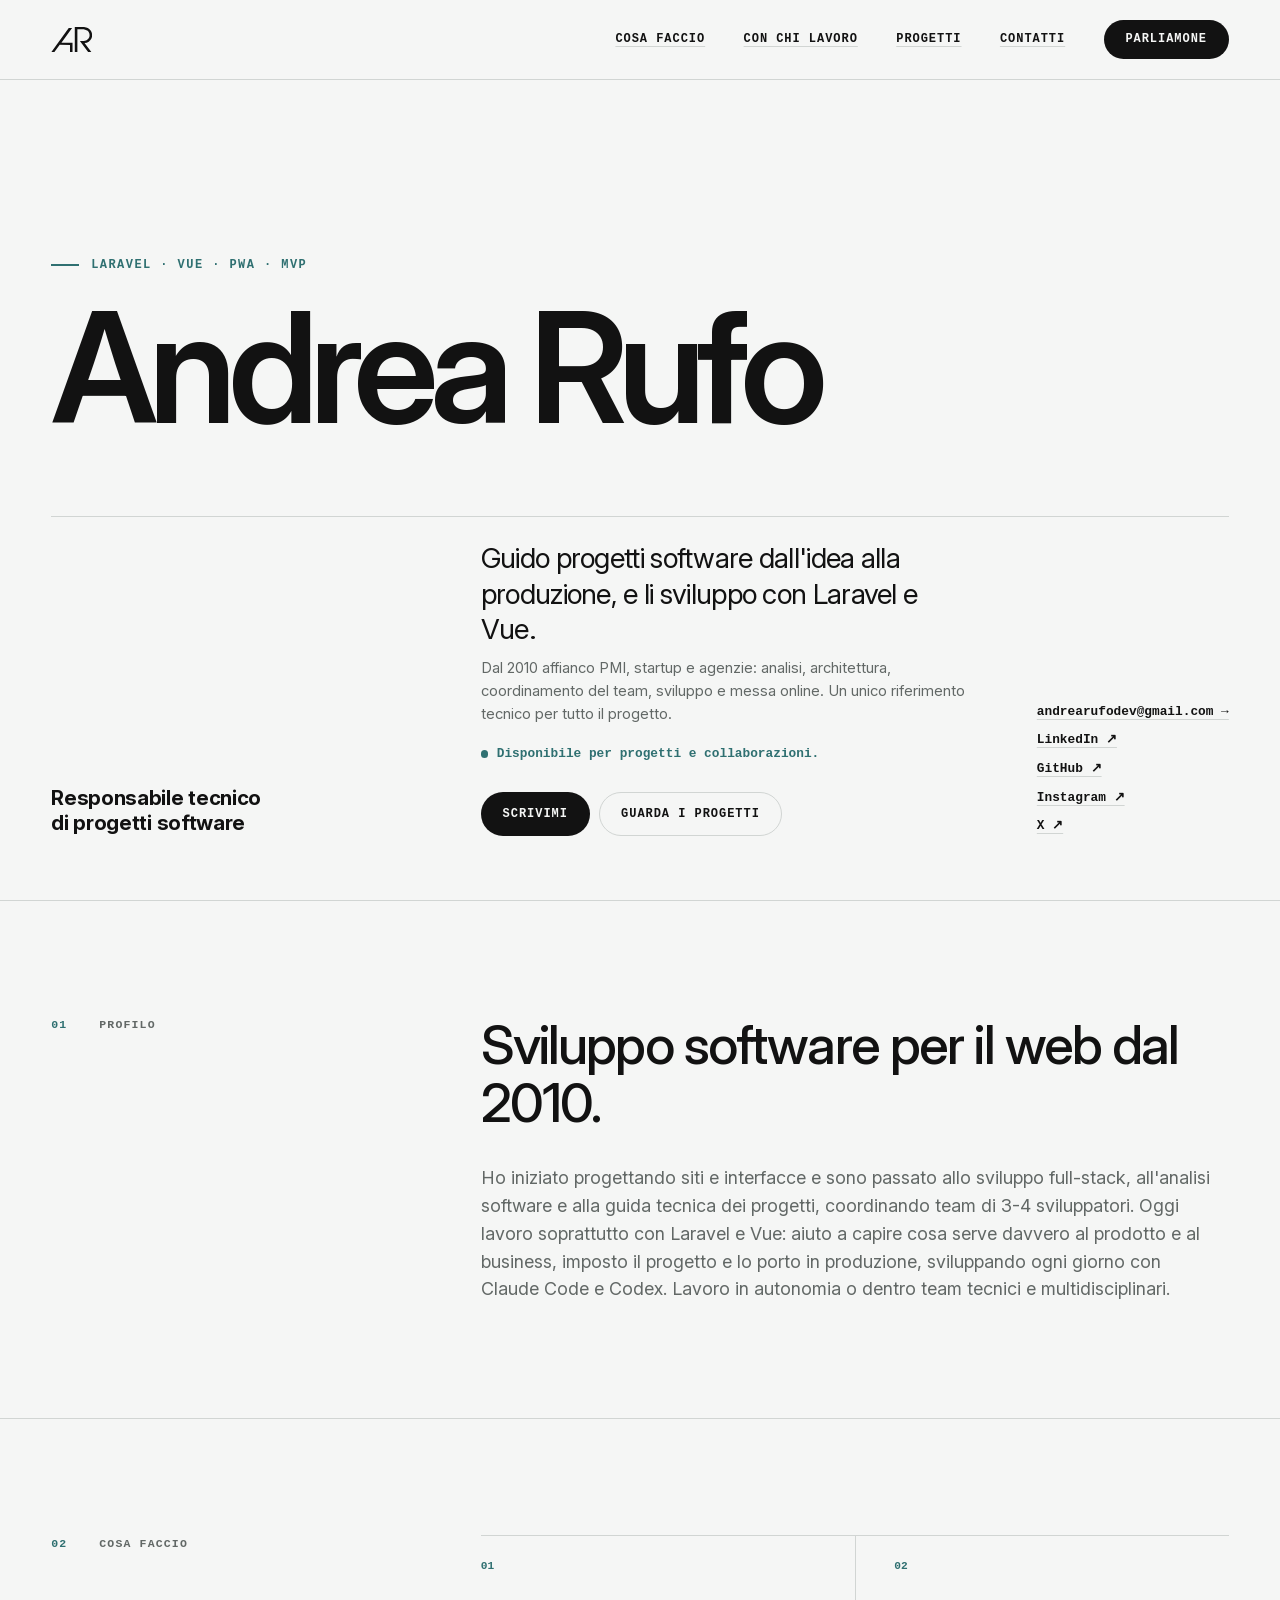
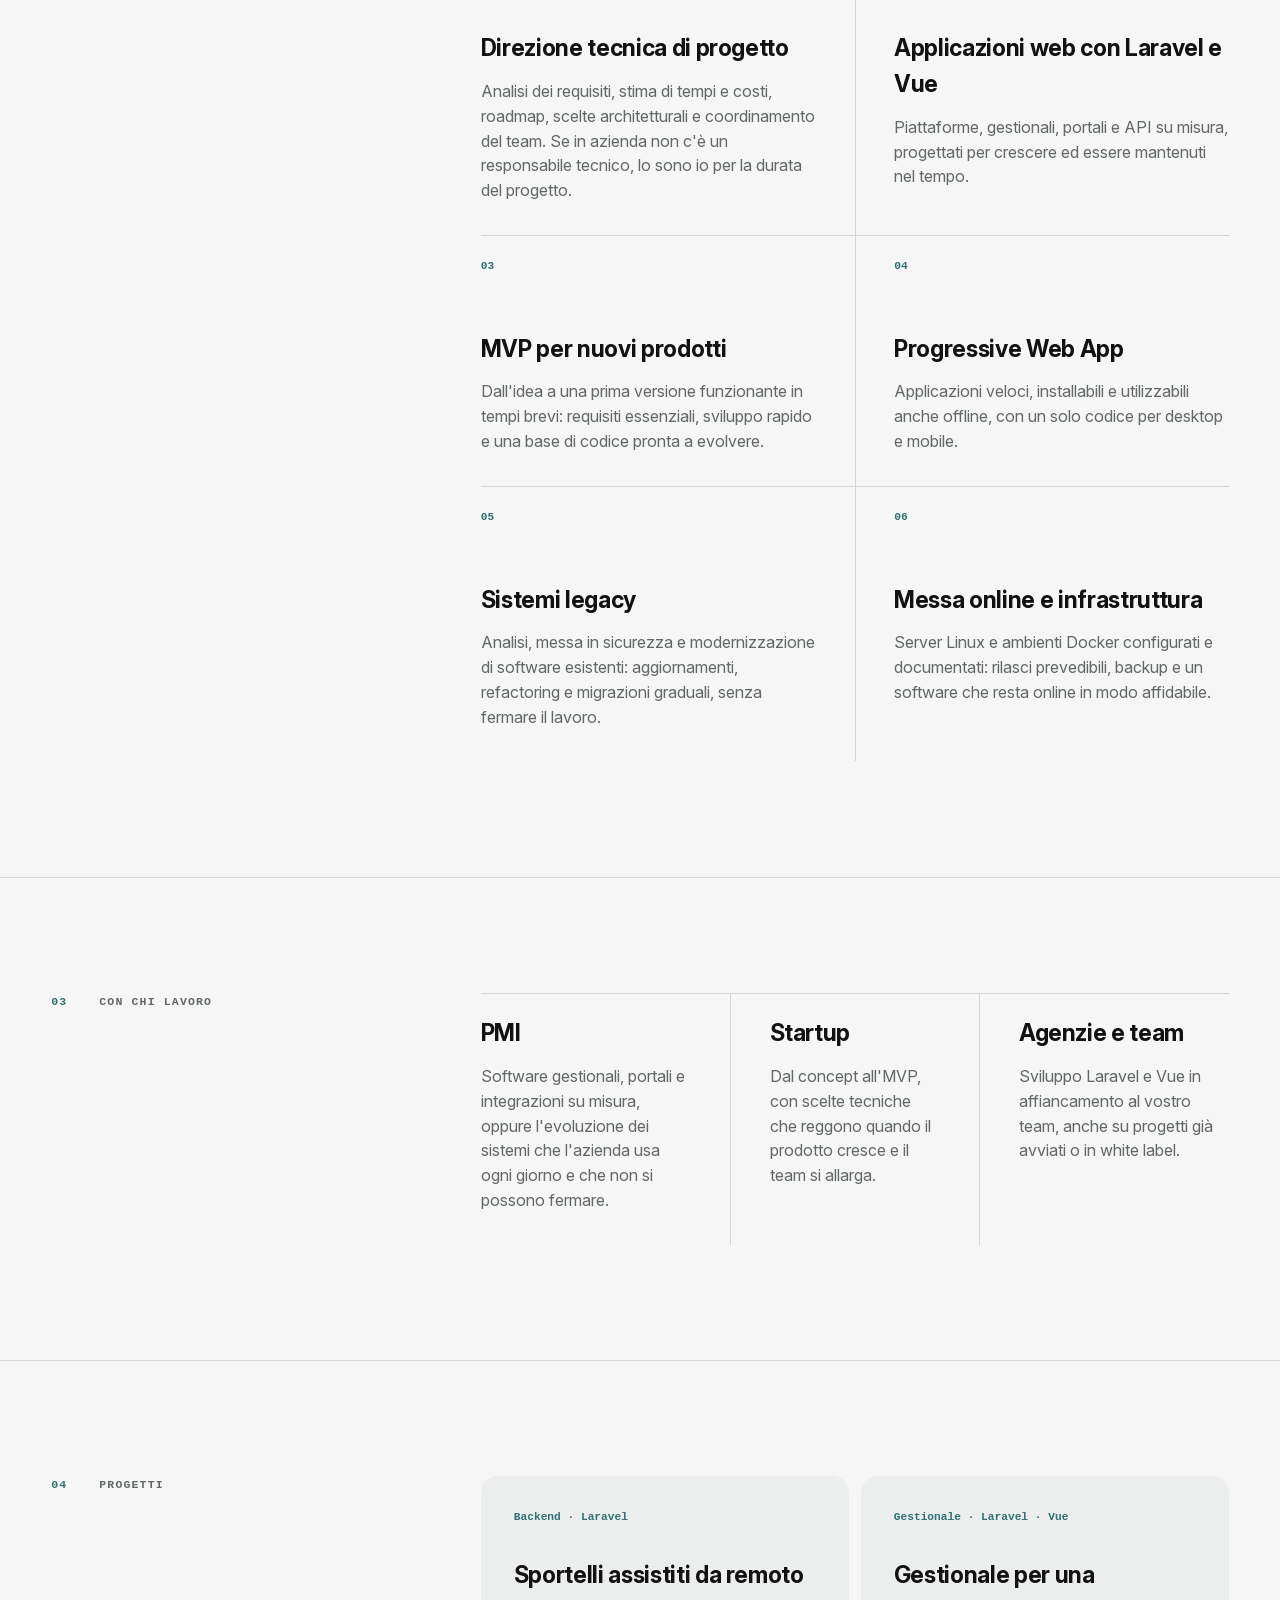
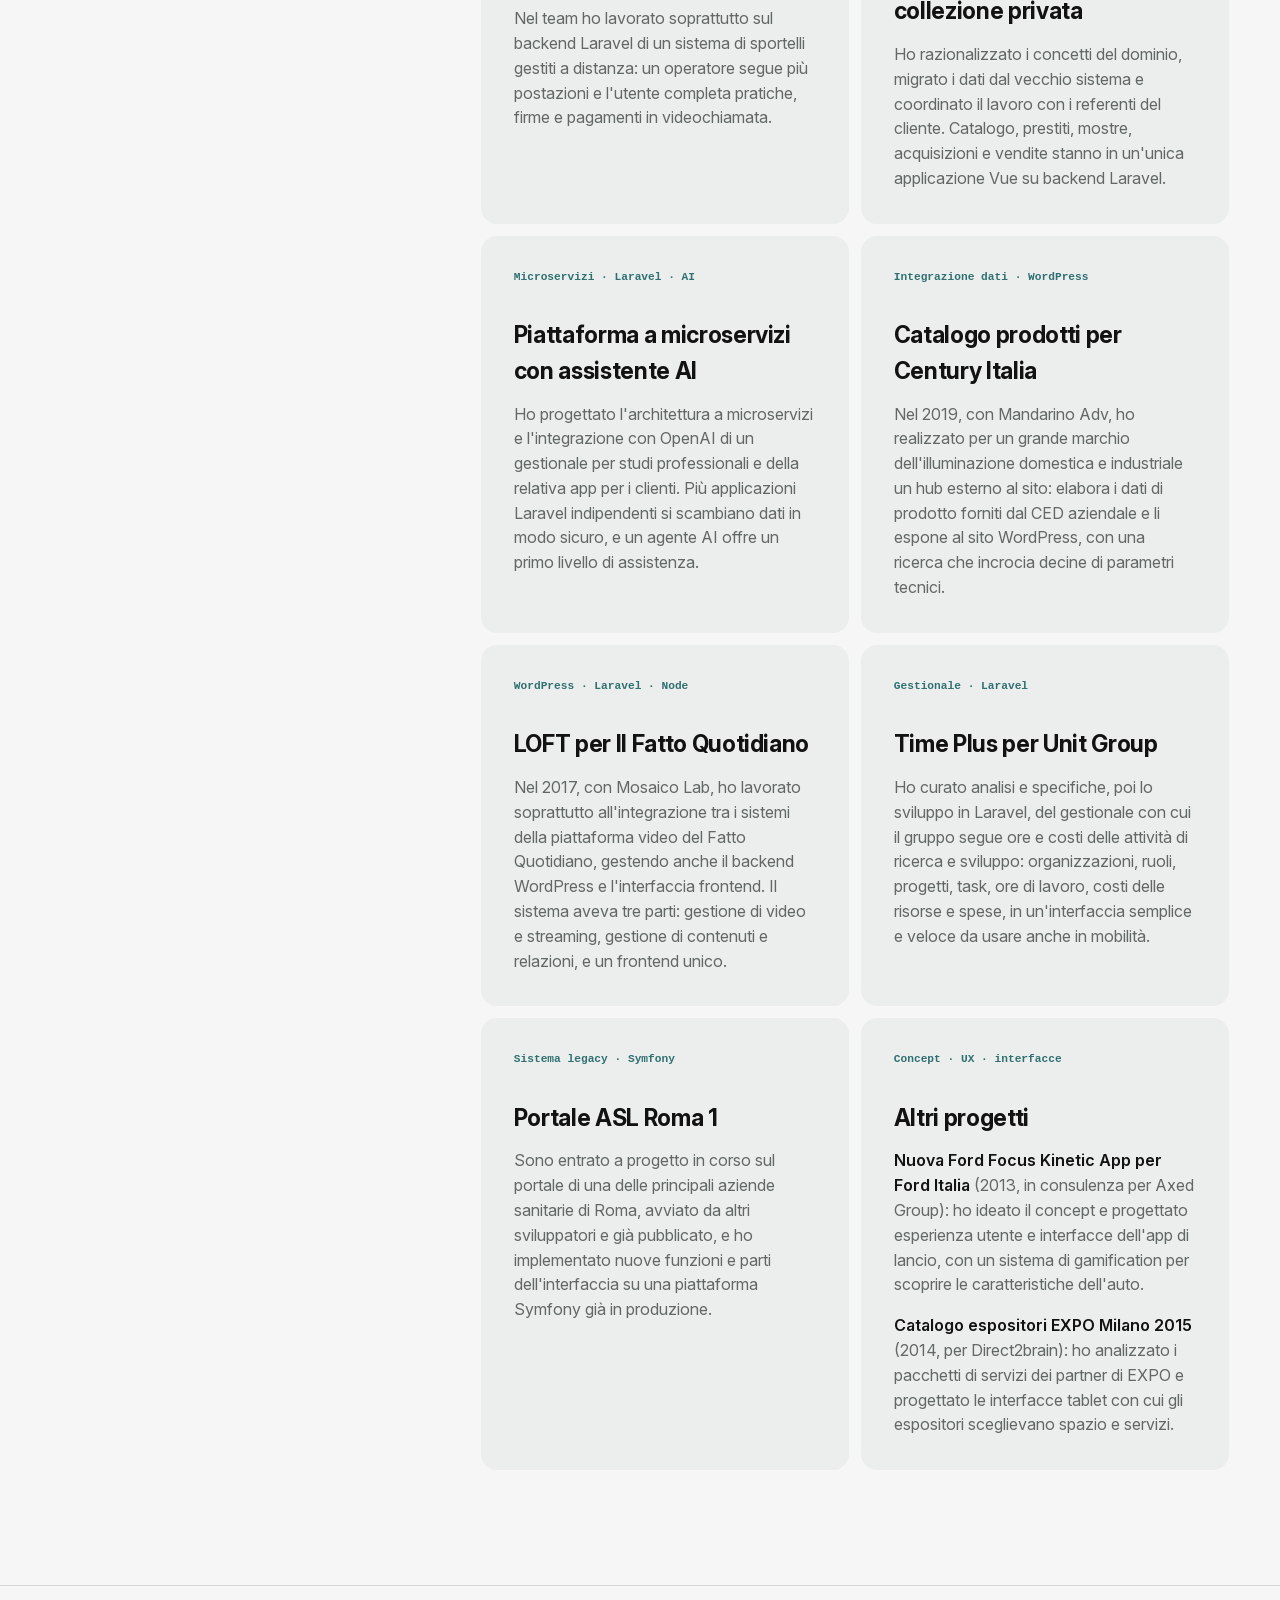
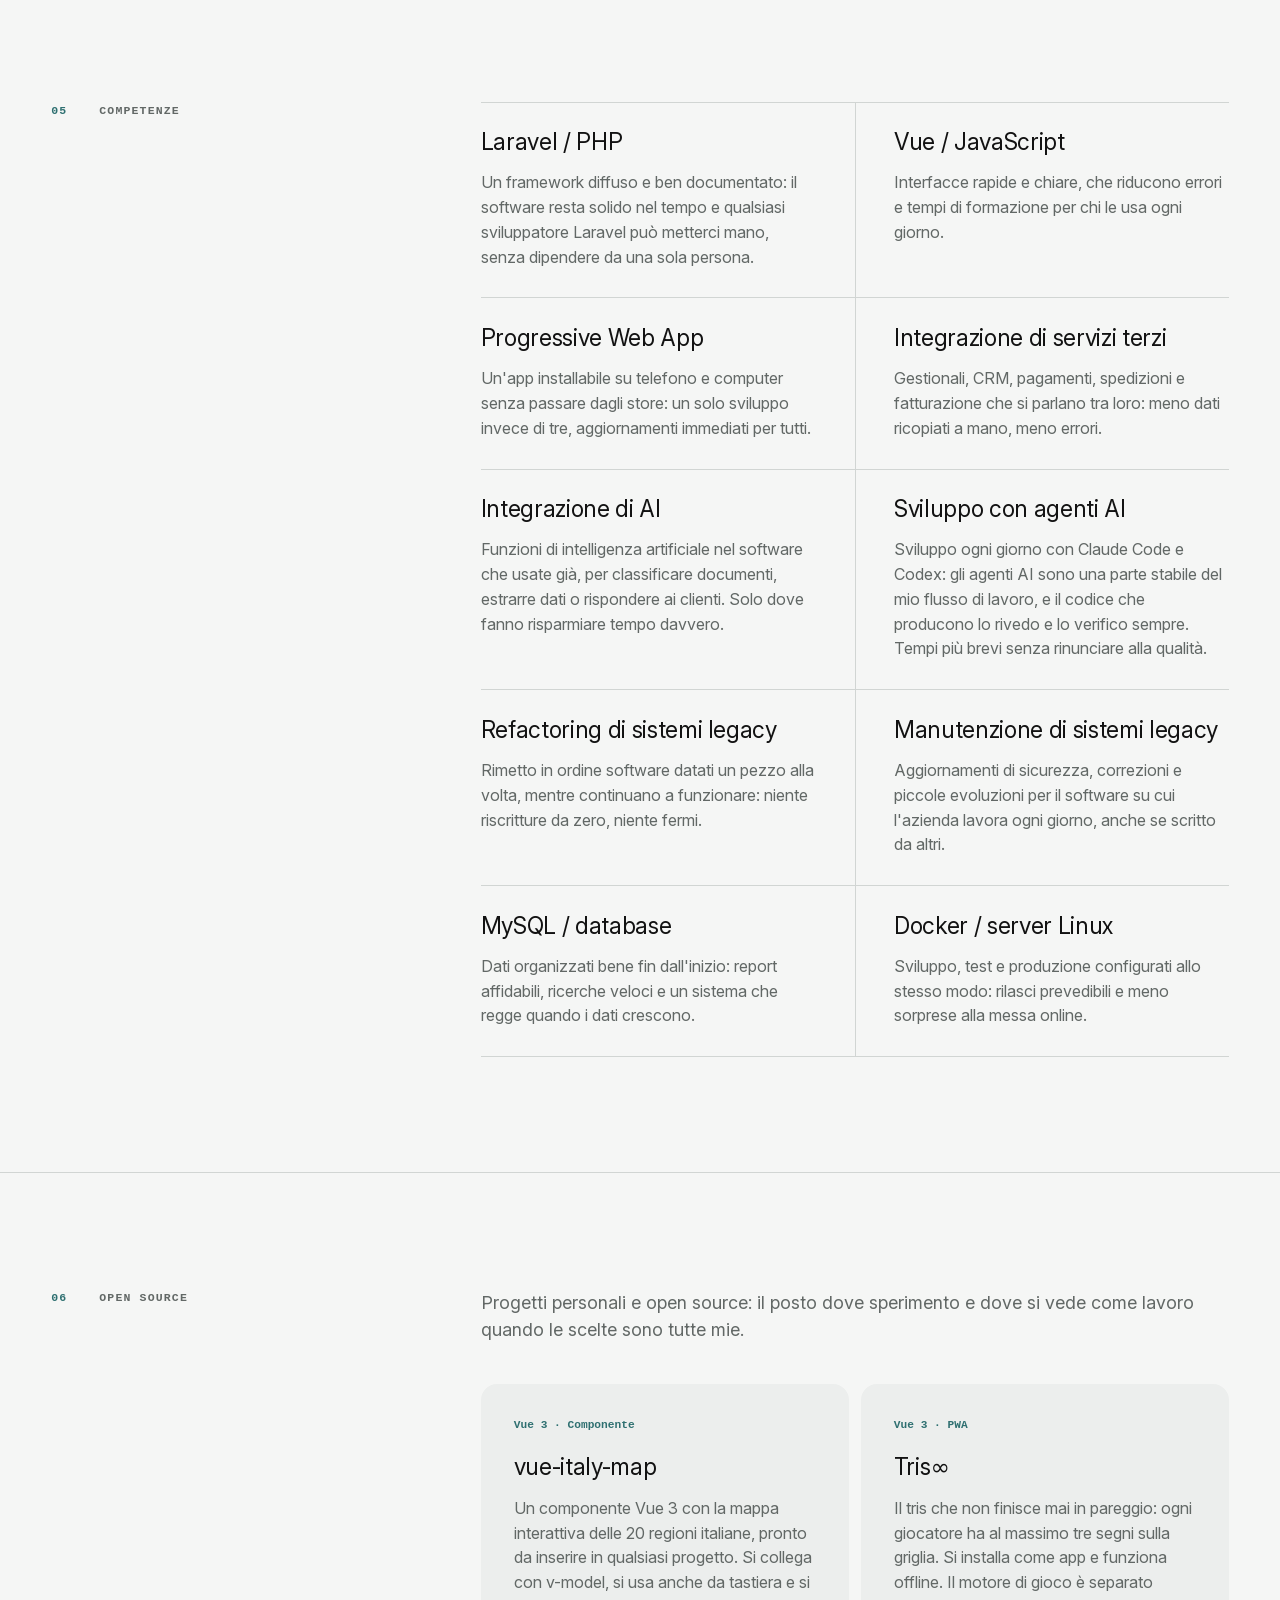
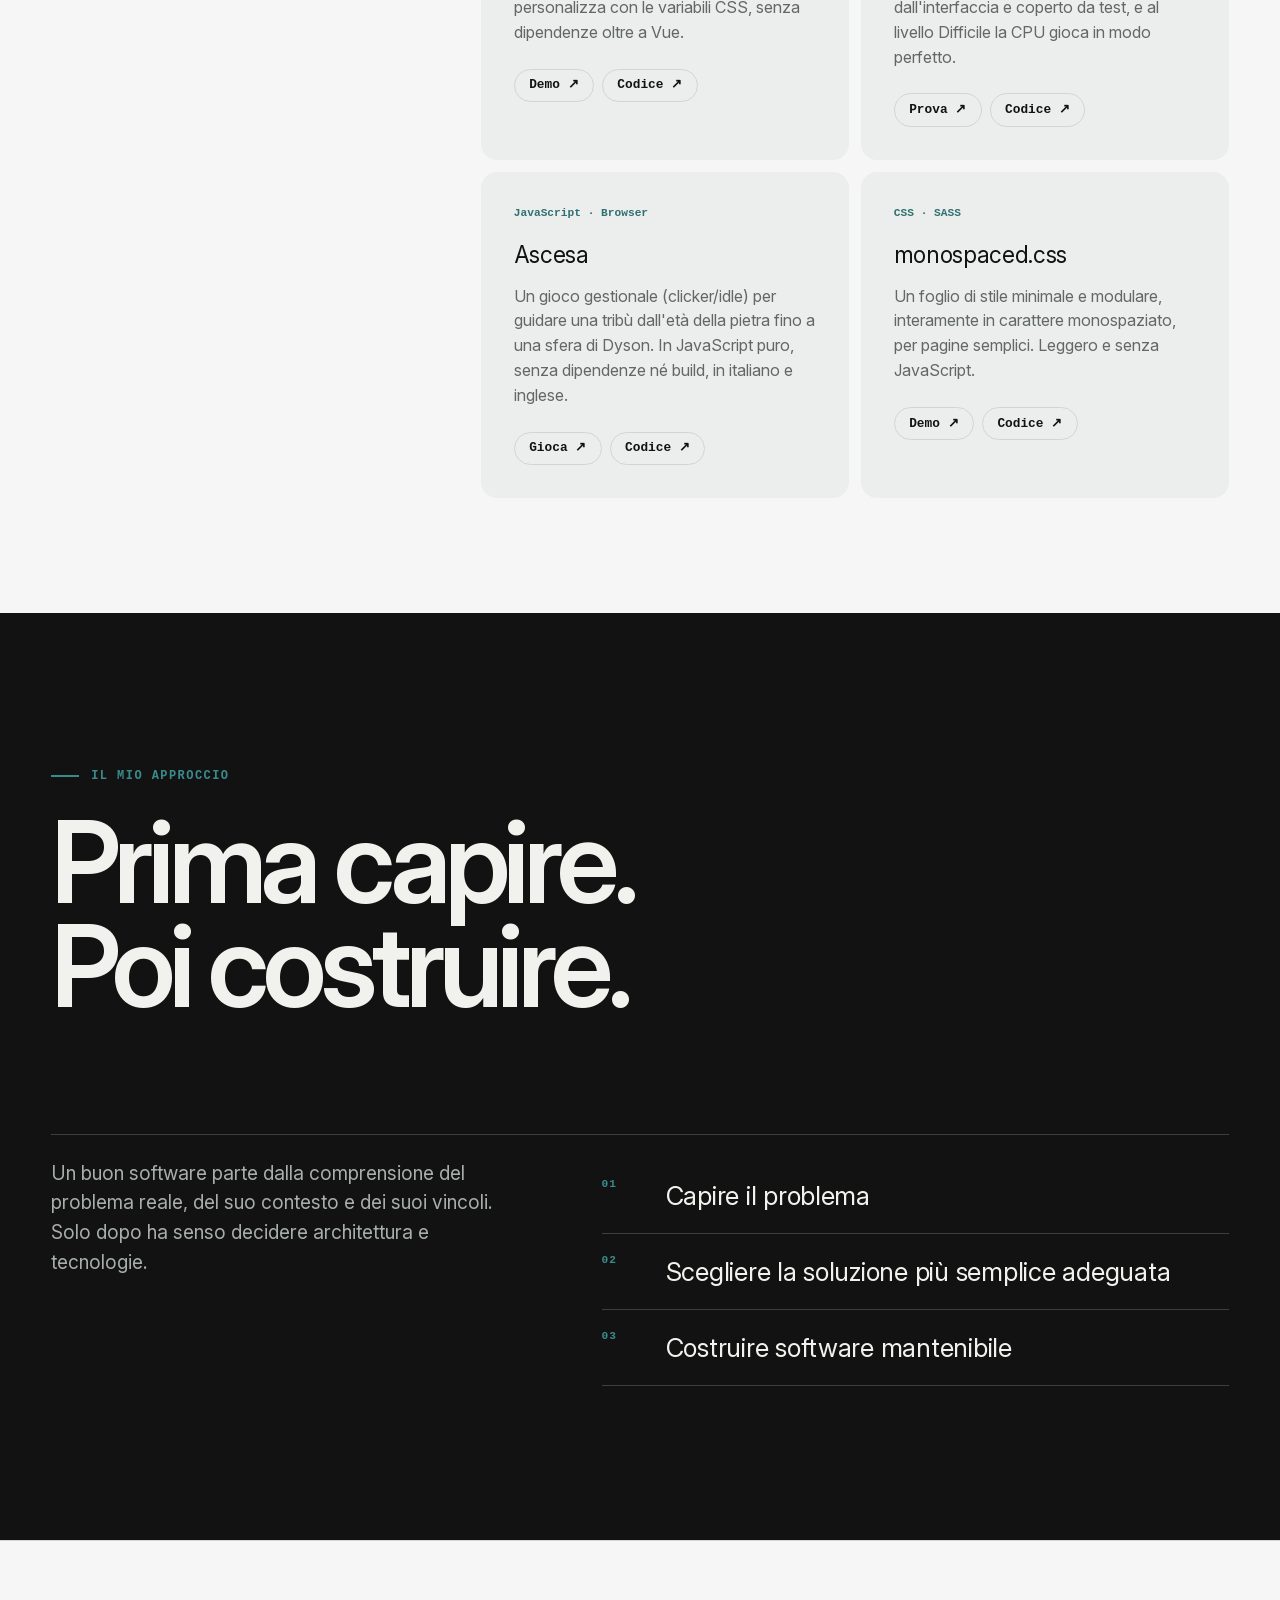
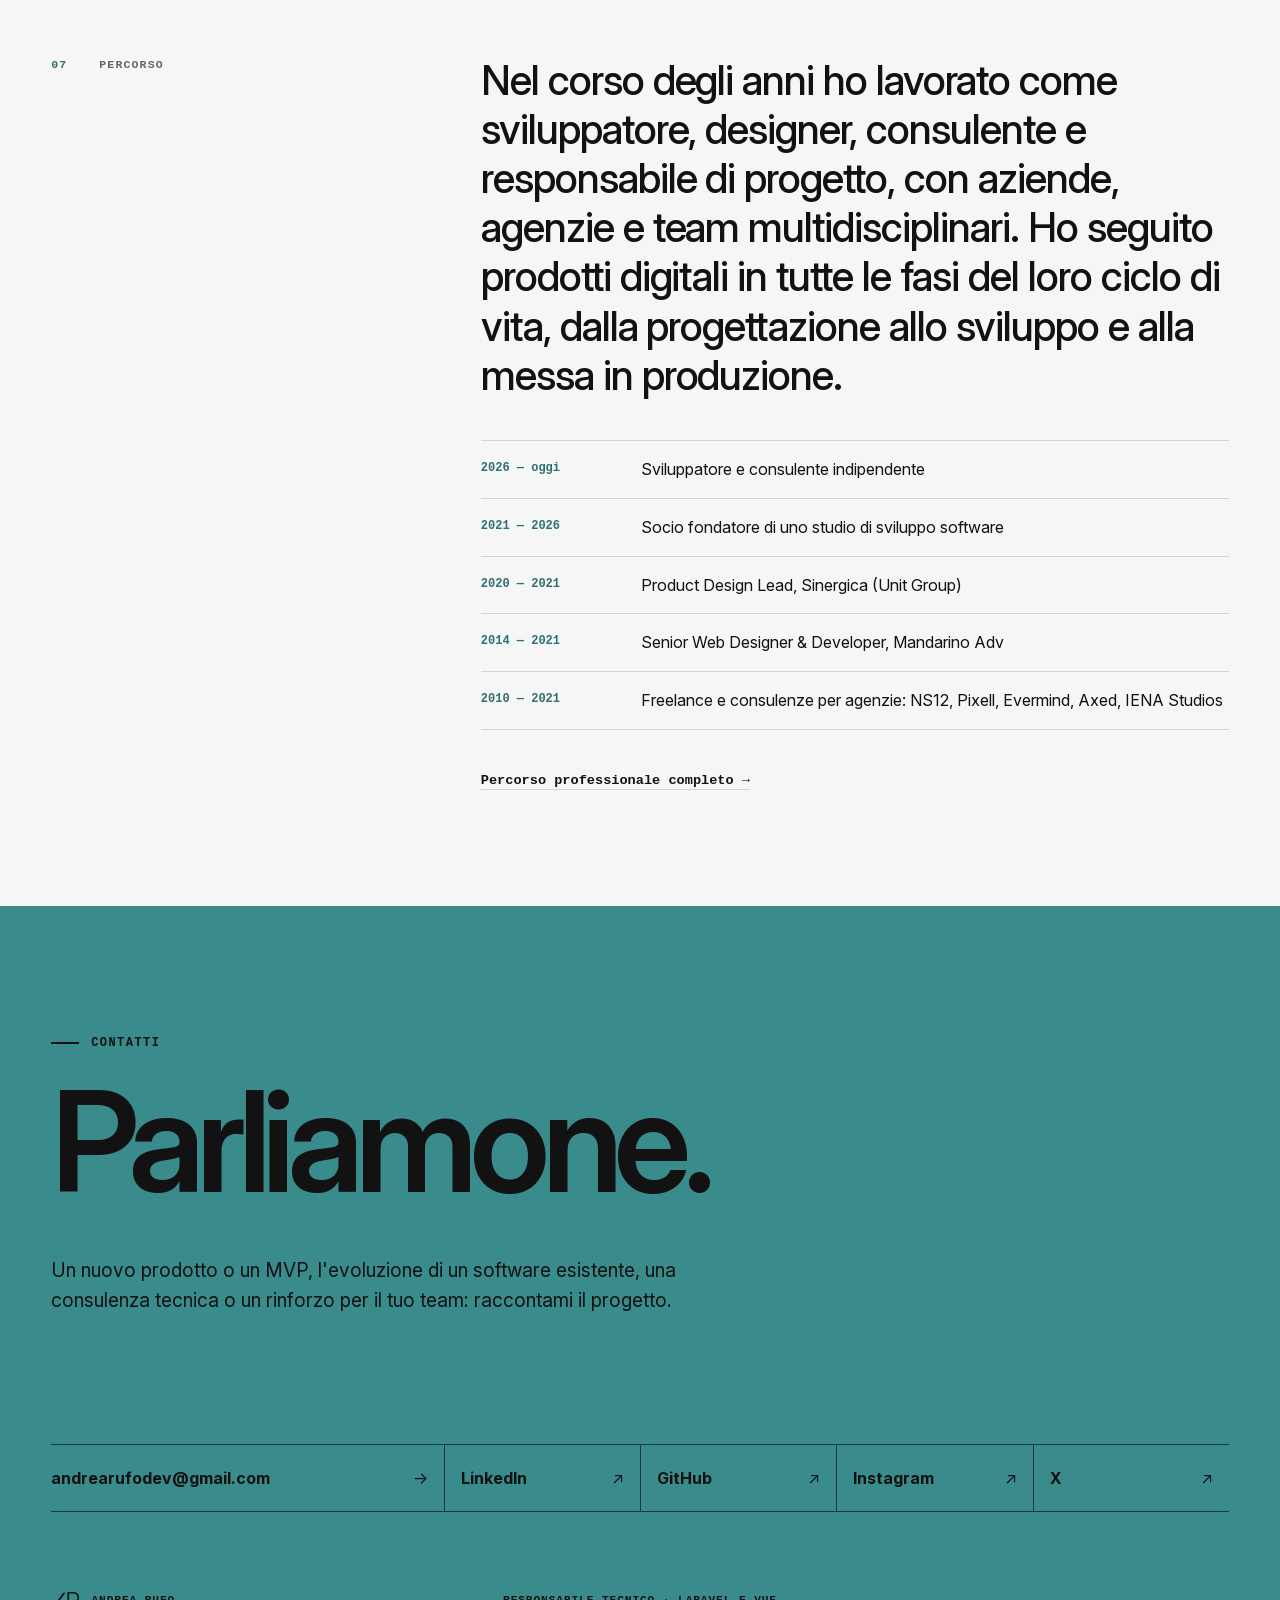
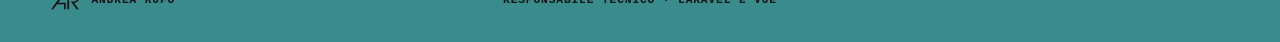
==== commit e5da1a7a: "Rimuove i riferimenti ad Axio Studio: progetti resi anonimi, percorso generico Co-Authored-By: Claud" ====
--- a/index.html
+++ b/index.html
@@ -164,19 +164,19 @@
         <h2 class="section-label" id="work-label"><span>04</span> Progetti</h2>
         <div class="services" tabindex="0" aria-label="Progetti">
           <article class="service">
-            <span class="service-number">Software brevettato · Laravel</span>
-            <h3>Sportello Remoto 4.0 per Secretel</h3>
-            <p>Nel team ho lavorato soprattutto sul backend Laravel di uno sportello fisico gestito a distanza: un operatore segue più postazioni sul territorio e l'utente verifica documenti, firma e paga in videochiamata. La tecnologia ha contribuito al progetto Polis di Poste Italiane, finanziato dal PNRR.</p>
+            <span class="service-number">Backend · Laravel</span>
+            <h3>Sportelli assistiti da remoto</h3>
+            <p>Nel team ho lavorato soprattutto sul backend Laravel di un sistema di sportelli gestiti a distanza: un operatore segue più postazioni e l'utente completa pratiche, firme e pagamenti in videochiamata.</p>
           </article>
           <article class="service">
             <span class="service-number">Gestionale · Laravel · Vue</span>
-            <h3>Gestionale per una collezione di arte e vini</h3>
-            <p>Ho razionalizzato i concetti del dominio, migrato i dati dal vecchio sistema e coordinato il lavoro con i curatori di una collezione privata molto ampia. Opere, artisti, prestiti, mostre, acquisizioni e vendite stanno in un'unica applicazione Vue su backend Laravel.</p>
+            <h3>Gestionale per una collezione privata</h3>
+            <p>Ho razionalizzato i concetti del dominio, migrato i dati dal vecchio sistema e coordinato il lavoro con i referenti del cliente. Catalogo, prestiti, mostre, acquisizioni e vendite stanno in un'unica applicazione Vue su backend Laravel.</p>
           </article>
           <article class="service">
             <span class="service-number">Microservizi · Laravel · AI</span>
-            <h3>Piattaforma per amministratori di condominio</h3>
-            <p>Ho progettato l'architettura a microservizi e l'integrazione con OpenAI di un gestionale per lo studio e di un'app per i condomini. Più applicazioni Laravel indipendenti comunicano tramite un pacchetto custom per la gestione dei token tra servizi, e un agente AI basato su OpenAI offre un primo livello di assistenza.</p>
+            <h3>Piattaforma a microservizi con assistente AI</h3>
+            <p>Ho progettato l'architettura a microservizi e l'integrazione con OpenAI di un gestionale per studi professionali e della relativa app per i clienti. Più applicazioni Laravel indipendenti si scambiano dati in modo sicuro, e un agente AI offre un primo livello di assistenza.</p>
           </article>
           <article class="service">
             <span class="service-number">Integrazione dati · WordPress</span>
@@ -327,7 +327,7 @@
           <p class="background-copy">Nel corso degli anni ho lavorato come sviluppatore, designer, consulente e responsabile di progetto, con aziende, agenzie e team multidisciplinari. Ho seguito prodotti digitali in tutte le fasi del loro ciclo di vita, dalla progettazione allo sviluppo e alla messa in produzione.</p>
           <ol class="timeline">
             <li><span>2026 — oggi</span> Sviluppatore e consulente indipendente</li>
-            <li><span>2021 — 2026</span> Socio fondatore, Axio Studio</li>
+            <li><span>2021 — 2026</span> Socio fondatore di uno studio di sviluppo software</li>
             <li><span>2020 — 2021</span> Product Design Lead, Sinergica (Unit Group)</li>
             <li><span>2014 — 2021</span> Senior Web Designer &amp; Developer, Mandarino Adv</li>
             <li><span>2010 — 2021</span> Freelance e consulenze per agenzie: NS12, Pixell, Evermind, Axed, IENA Studios</li>
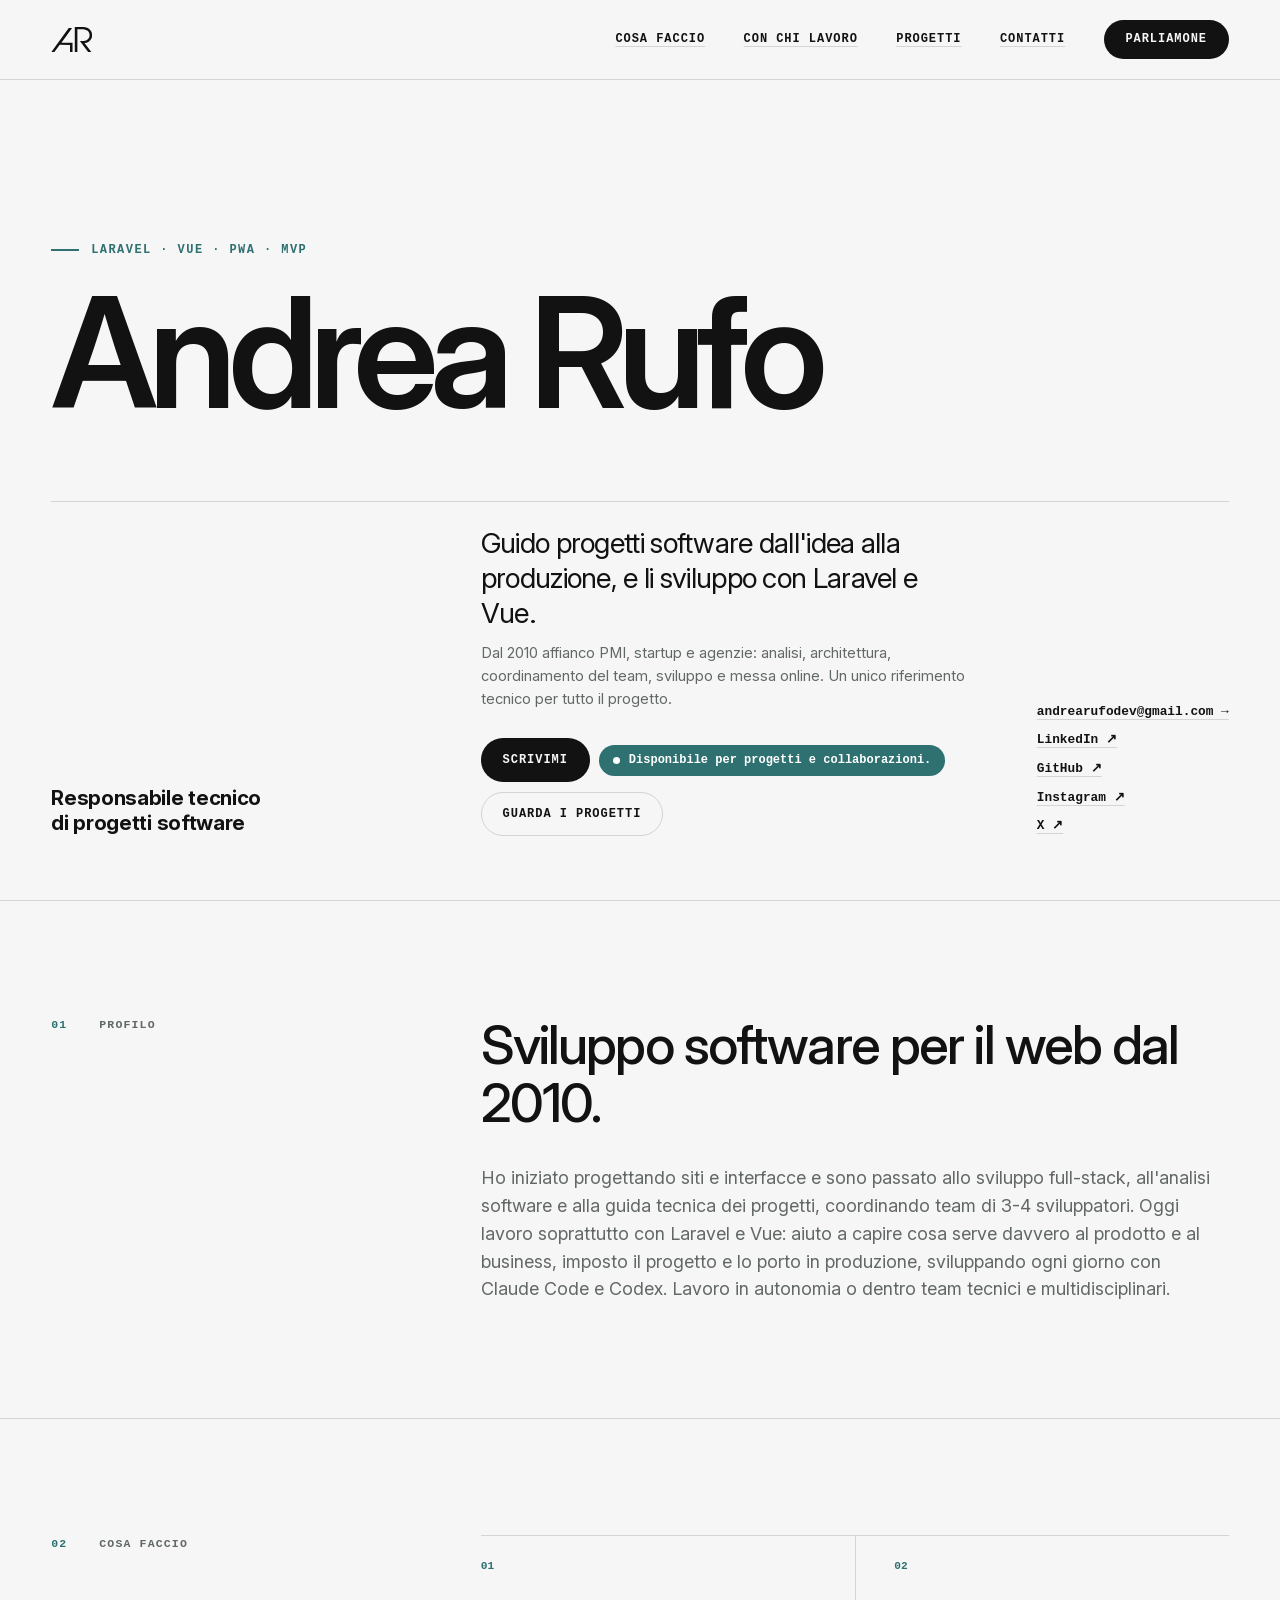
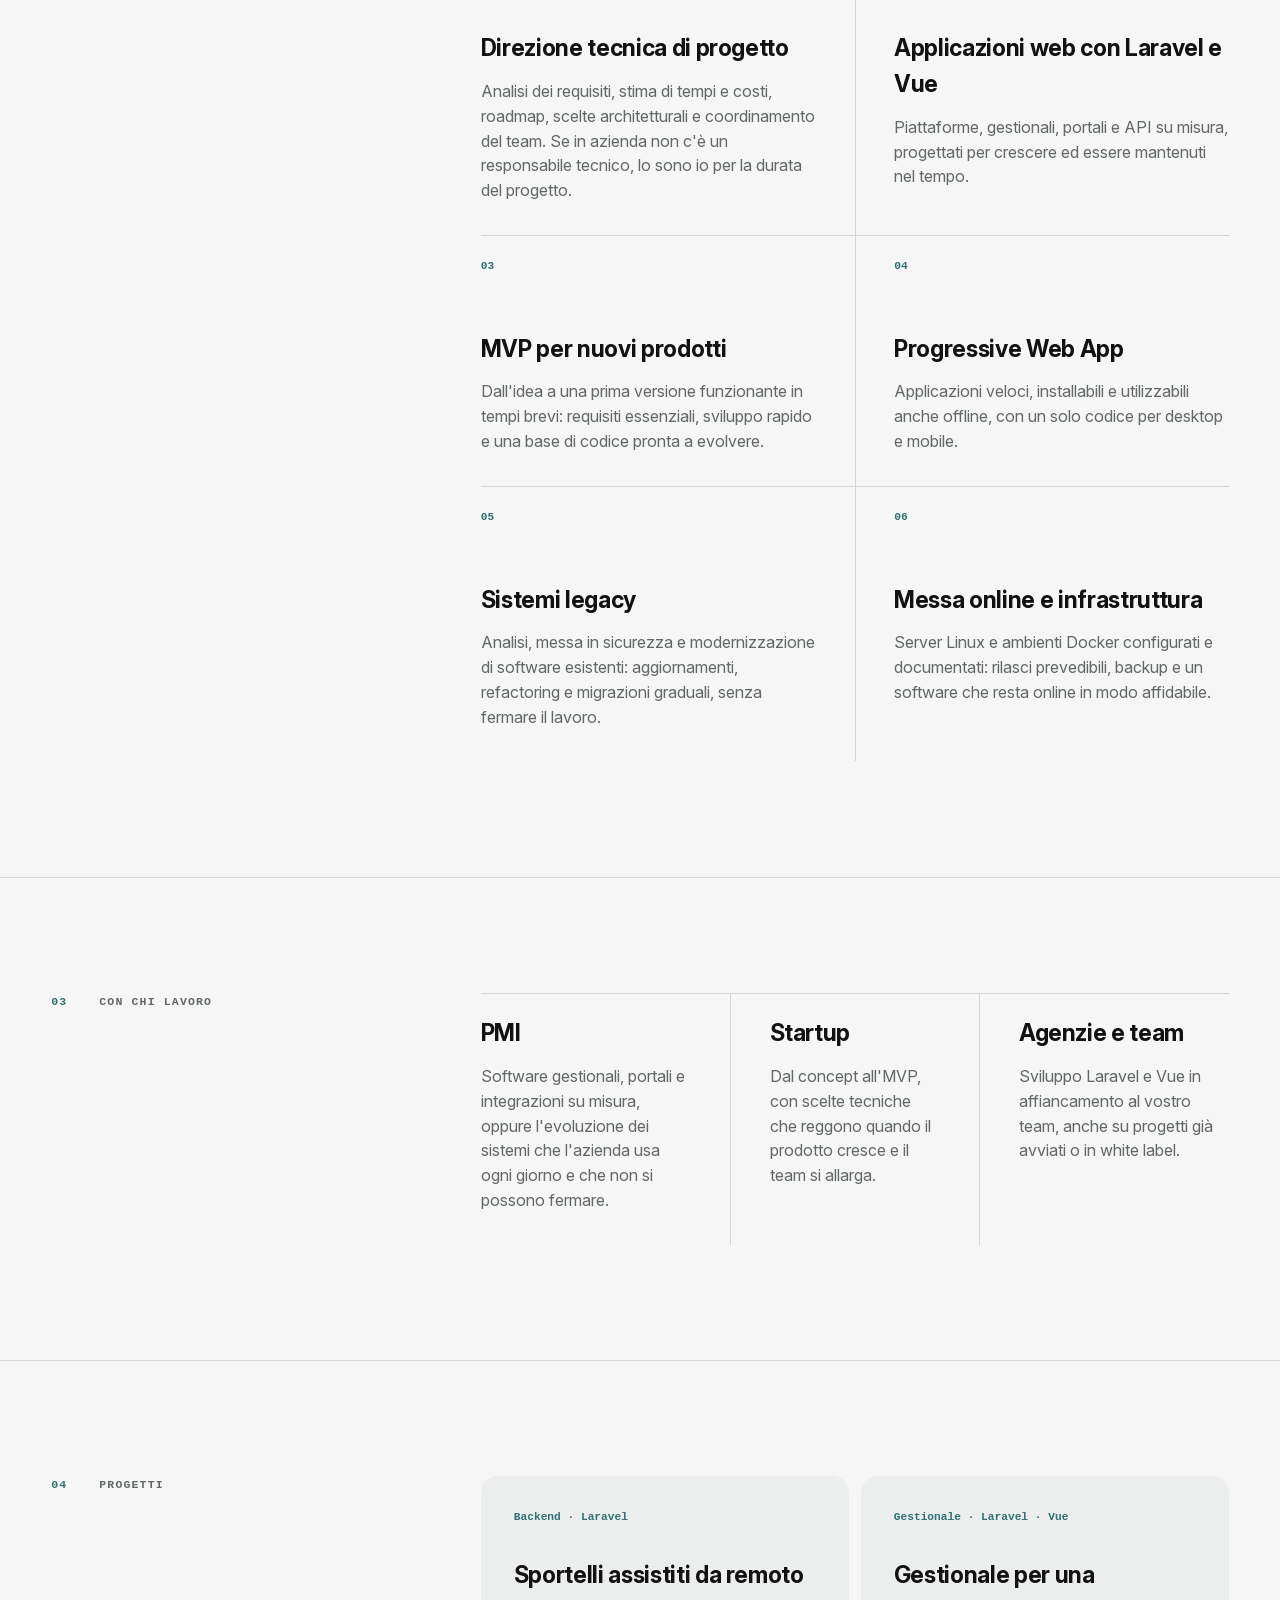
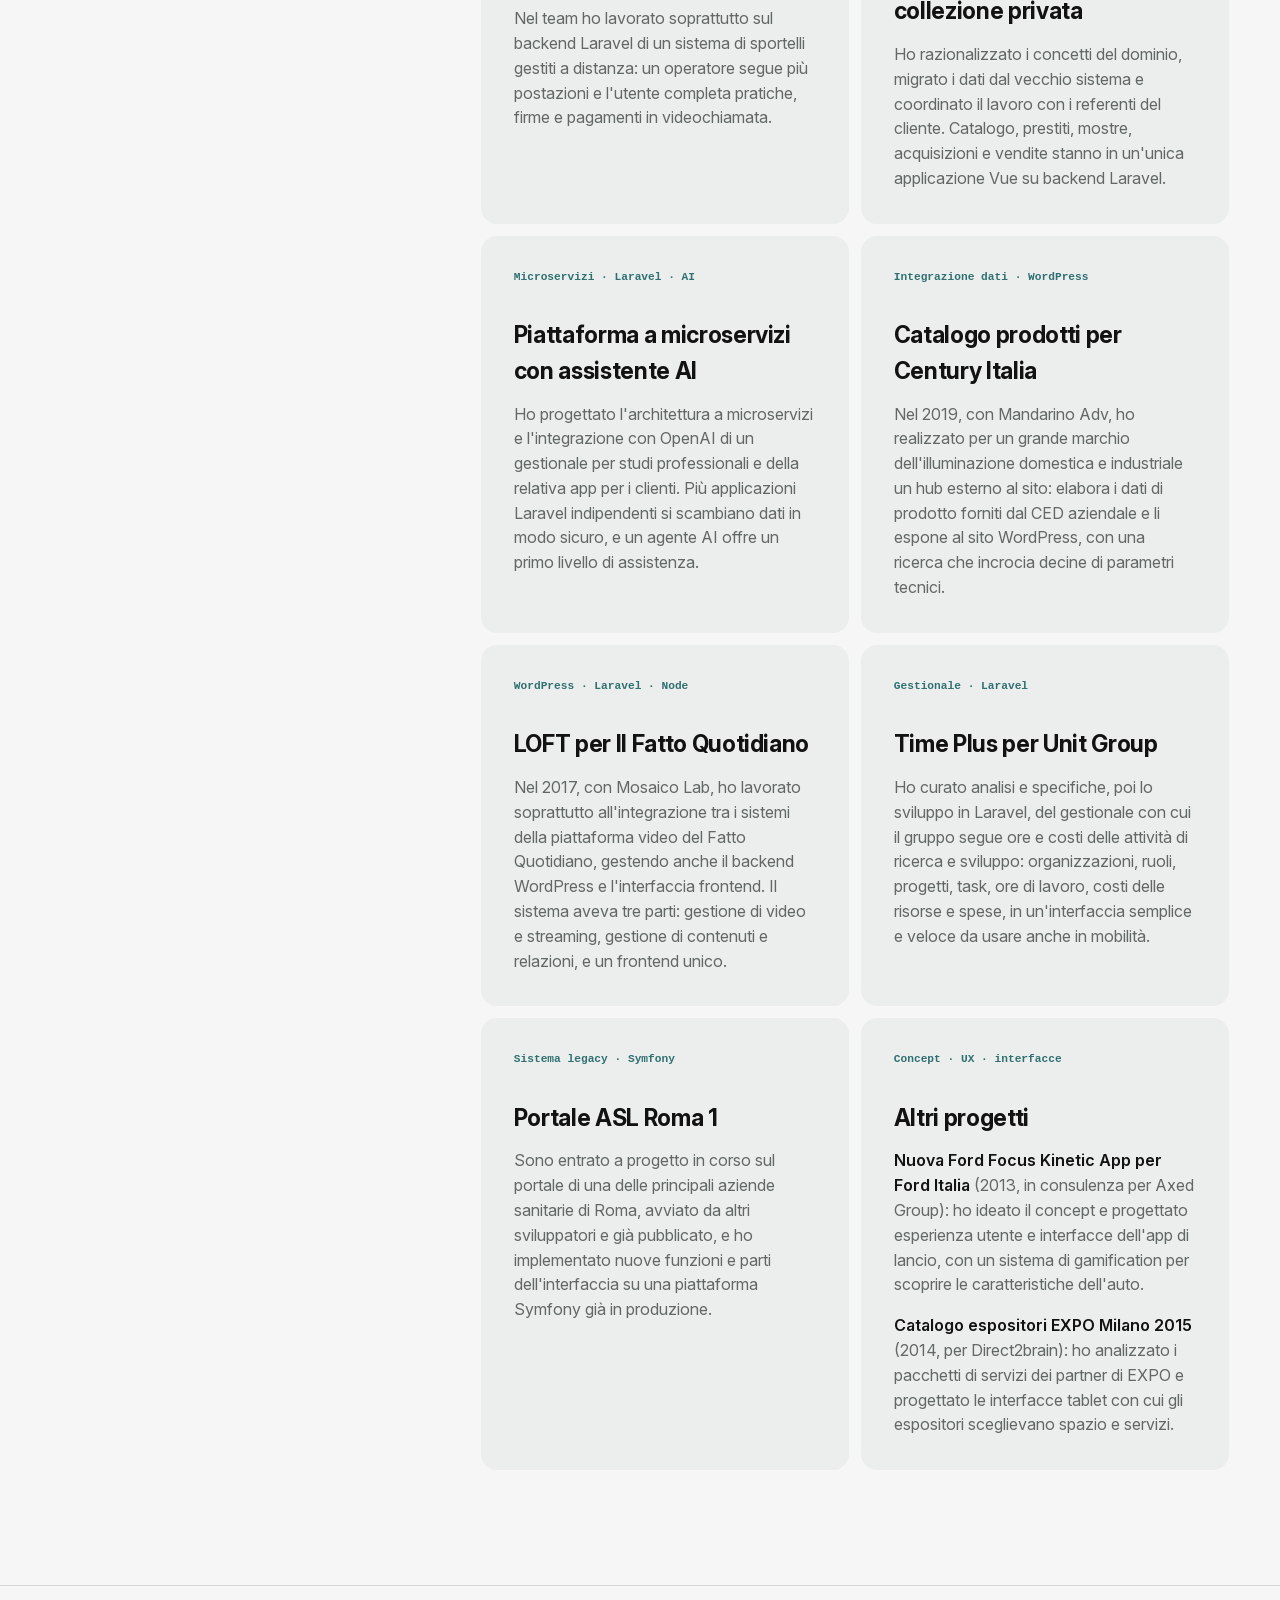
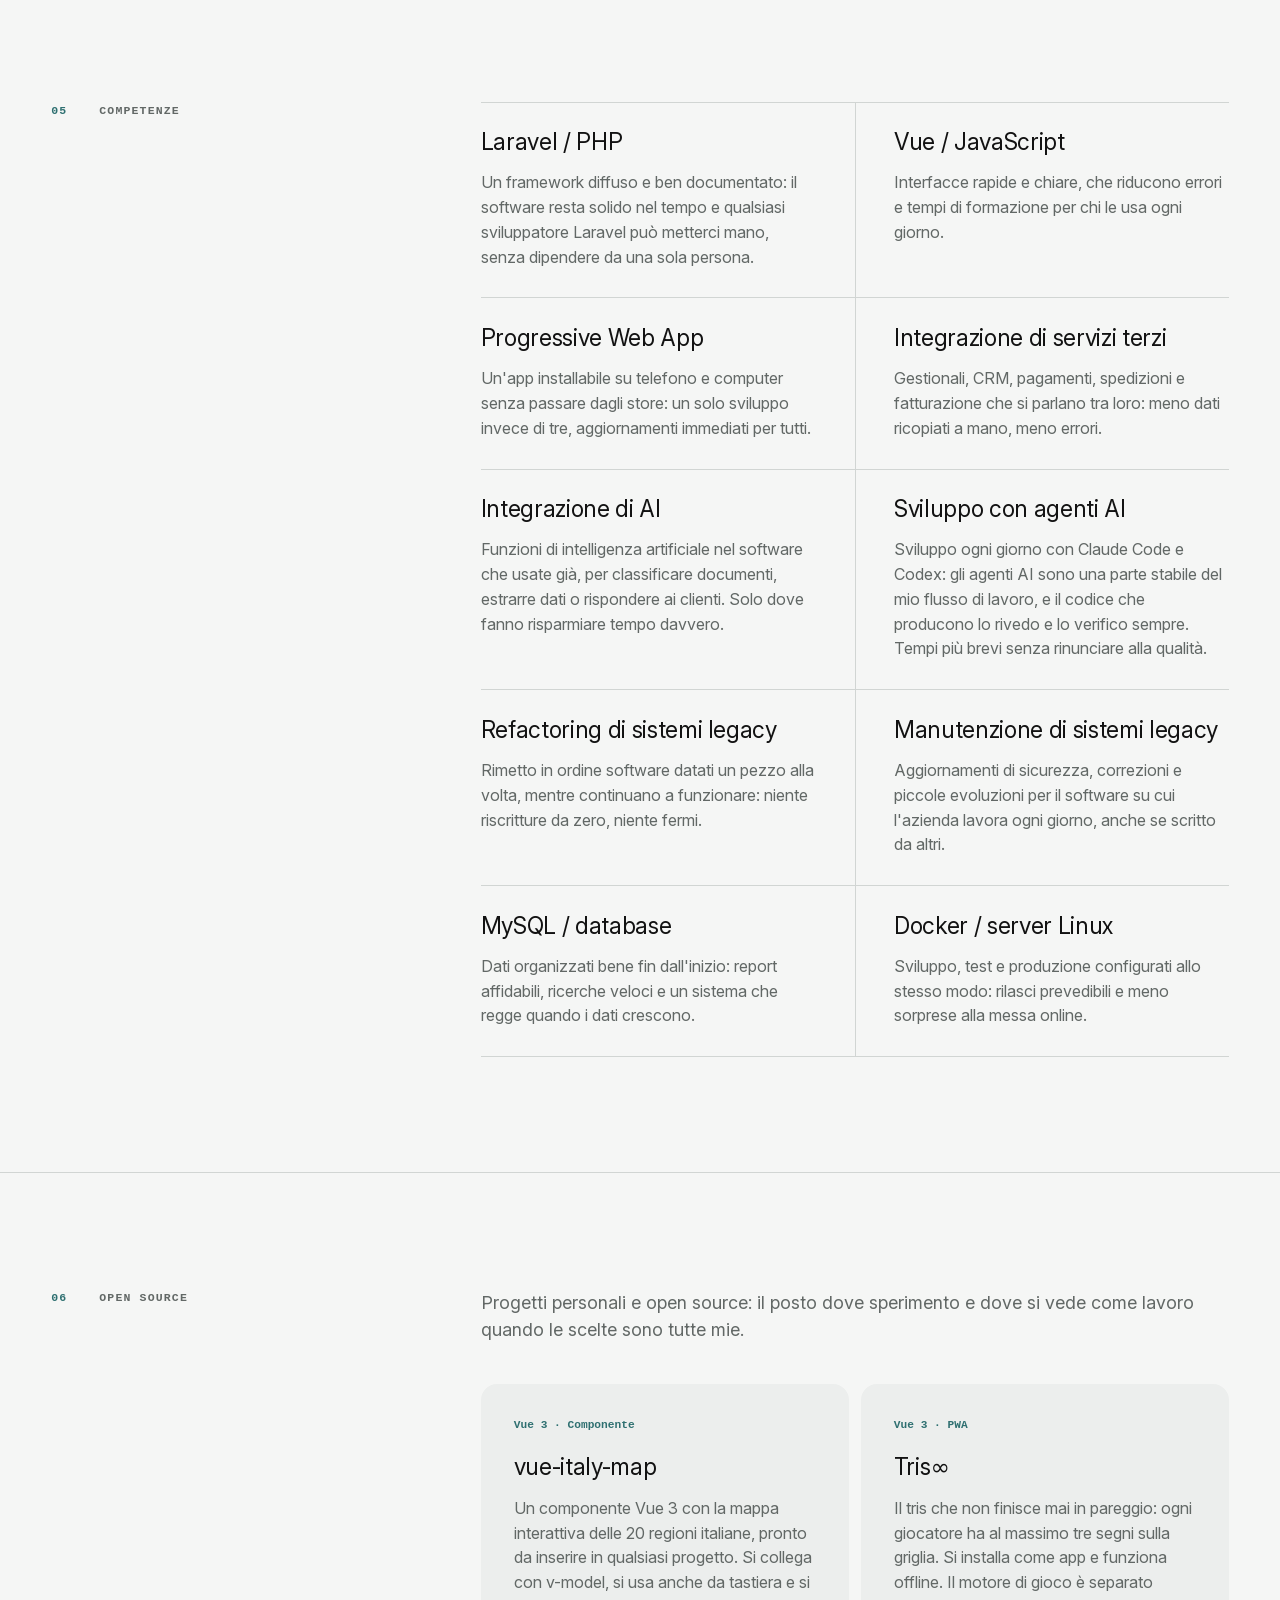
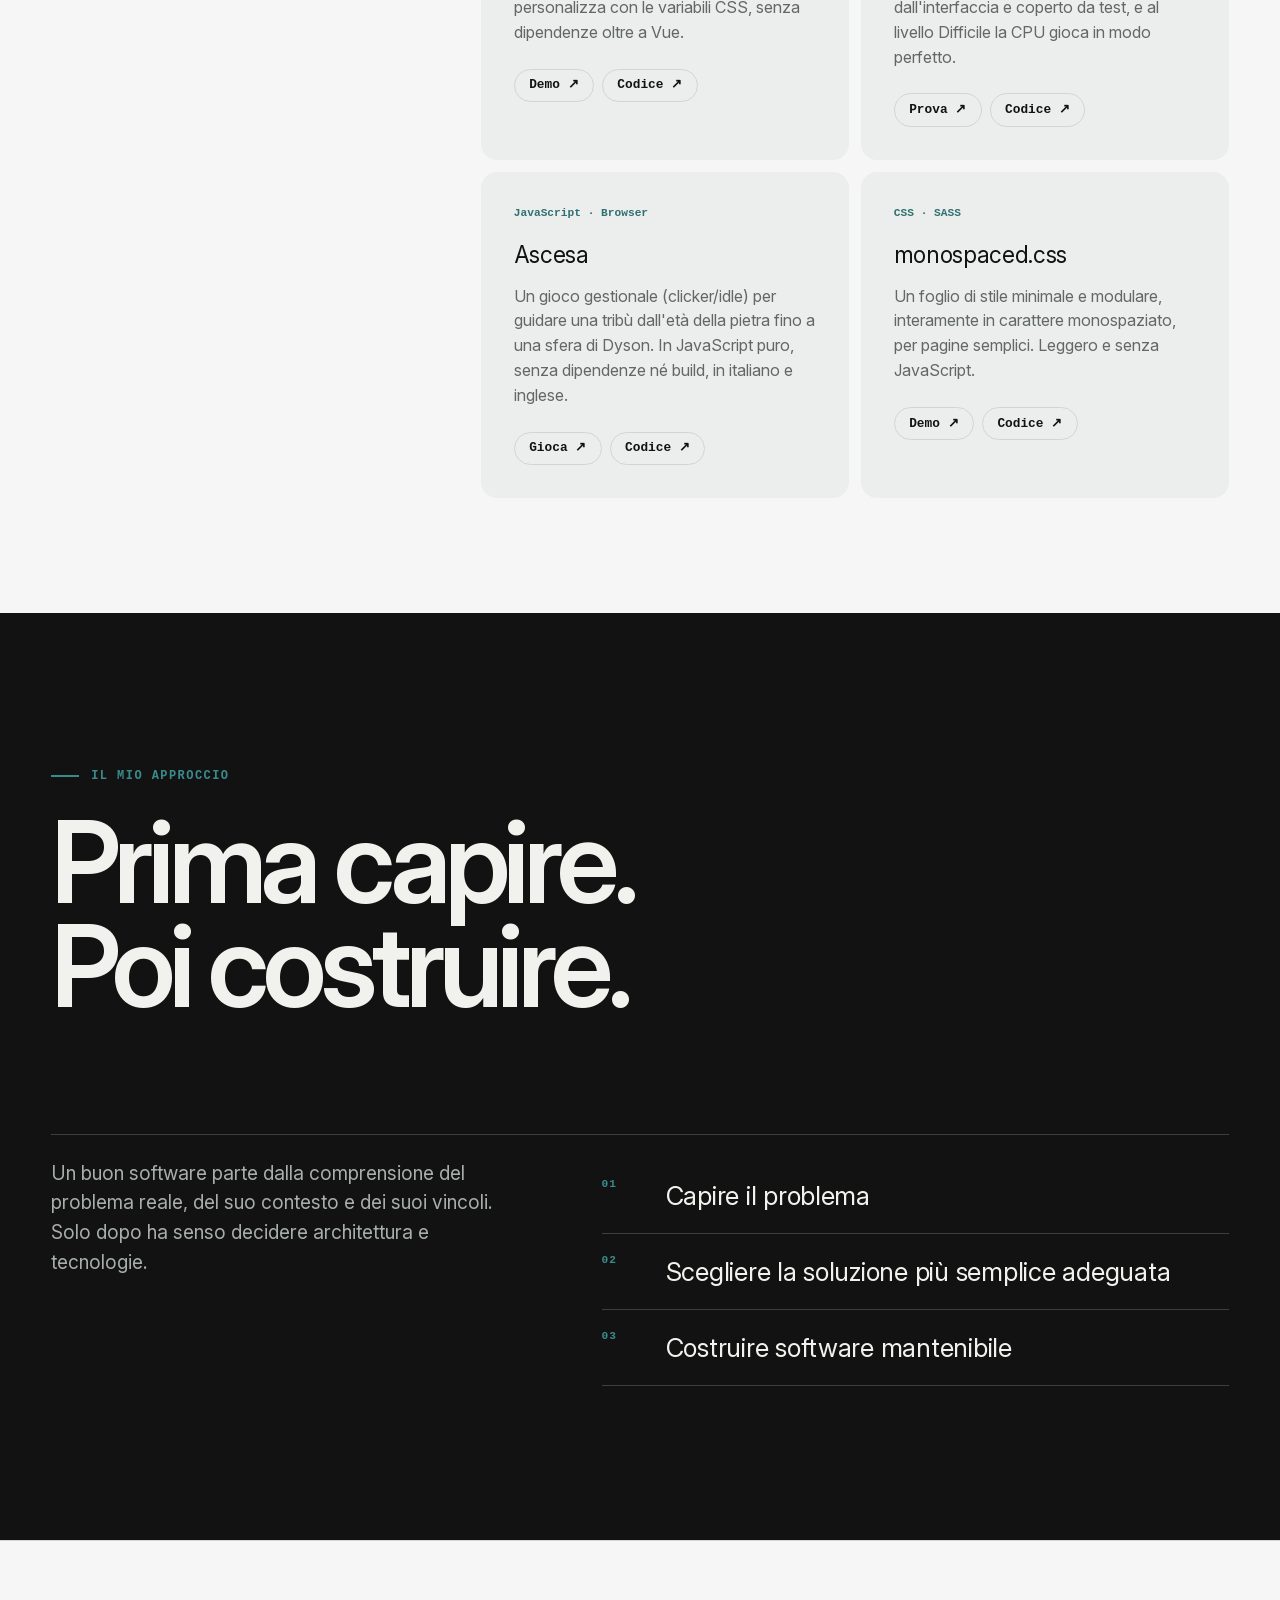
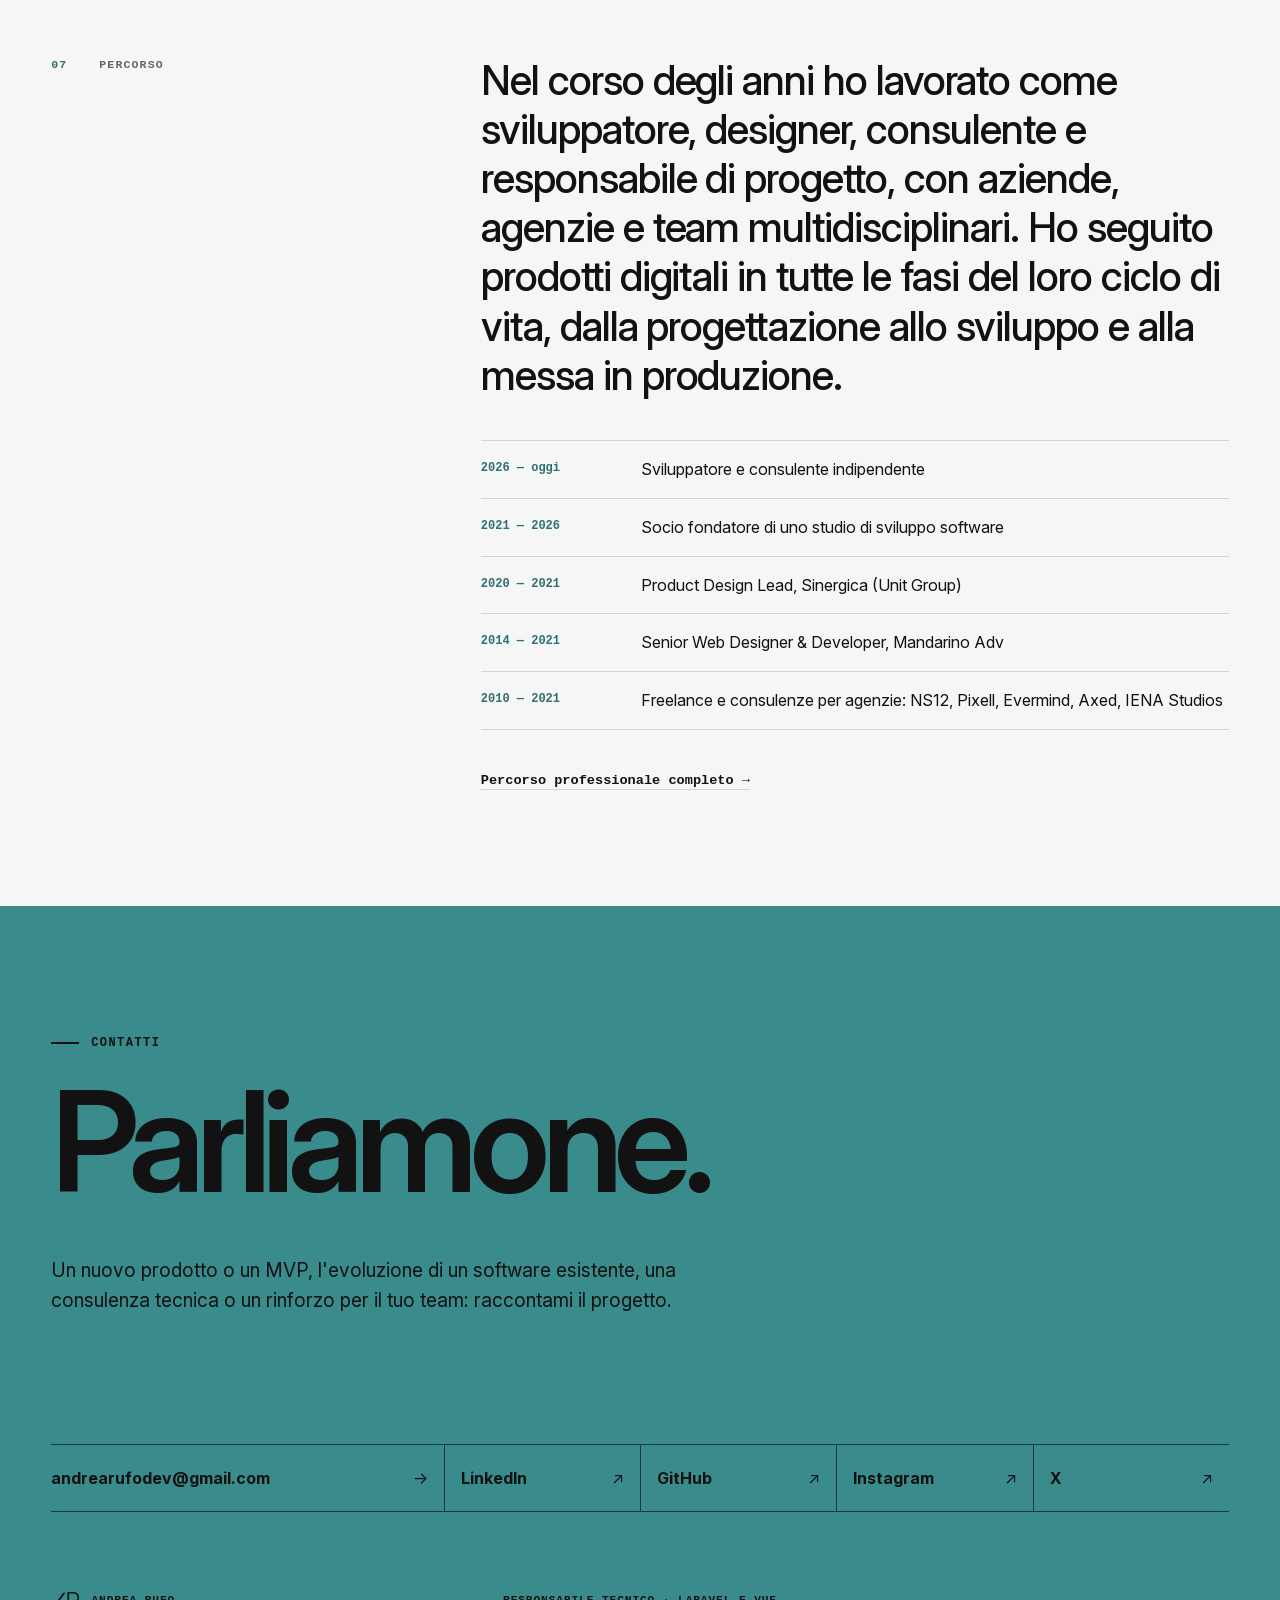
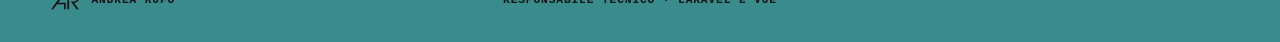
==== commit 1a53b314: "Hero: disponibilità come etichetta piena con pallino pulsante, accanto a Scrivimi Co-Authored-By: Cl" ====
--- a/index.html
+++ b/index.html
@@ -24,7 +24,7 @@
   <meta name="twitter:description" content="Guida tecnica e sviluppo di progetti software con Laravel e Vue.">
   <meta name="twitter:image" content="https://rufo.dev/og-image.png?v=2">
   <link rel="preload" href="fonts/inter-variable.woff2" as="font" type="font/woff2" crossorigin>
-  <link rel="stylesheet" href="css/style.css?v=202611111058">
+  <link rel="stylesheet" href="css/style.css?v=202611201413">
   <title>Andrea Rufo — Progetti software con Laravel e Vue, dall'idea alla produzione</title>
   <script type="application/ld+json">
     {
@@ -73,9 +73,9 @@
             <div class="intro">
               <p>Guido progetti software dall'idea alla produzione, e li sviluppo con Laravel e Vue.</p>
               <p class="intro-support">Dal 2010 affianco PMI, startup e agenzie: analisi, architettura, coordinamento del team, sviluppo e messa online. Un unico riferimento tecnico per tutto il progetto.</p>
-              <p class="availability">Disponibile per progetti e collaborazioni.</p>
               <div class="hero-cta">
                 <a class="btn btn-primary" href="mailto:andrearufodev@gmail.com">Scrivimi</a>
+                <p class="availability">Disponibile per progetti e collaborazioni.</p>
                 <a class="btn btn-ghost" href="#work">Guarda i progetti</a>
               </div>
             </div>
--- a/css/style.css
+++ b/css/style.css
@@ -278,27 +278,40 @@
   font-size: clamp(.9rem, 1.15vw, 1.05rem);
 }
 
+/* Etichetta piena: stesso verde in chiaro e in scuro, il bianco resta leggibile (contrasto 5,6:1) */
 .availability {
   display: flex;
   align-items: center;
   gap: .55rem;
-  margin-top: 1.15rem !important;
-  color: var(--color-accent-text);
-  font-size: .8rem;
+  width: fit-content;
+  margin: 0 !important;
+  padding: .4rem .85rem;
+  background: #2F7071;
+  border-radius: 999px;
+  color: #FFF;
+  font-size: .75rem;
   font-weight: 700;
 }
 
 .availability::before {
+  flex: none;
   width: .45rem;
   height: .45rem;
   border-radius: 50%;
   background: currentColor;
   content: "";
+  animation: availability-pulse 2.4s ease-in-out infinite;
+}
+
+@keyframes availability-pulse {
+  0%, 100% { opacity: 1; box-shadow: 0 0 0 0 rgba(255, 255, 255, .45); }
+  50% { opacity: .55; box-shadow: 0 0 0 .3rem rgba(255, 255, 255, 0); }
 }
 
 .hero-cta {
   display: flex;
   flex-wrap: wrap;
+  align-items: center;
   gap: .6rem;
   margin-top: 1.75rem;
 }
@@ -726,6 +739,8 @@
 
   .hero-bottom,
   .hero-main { gap: 2rem; }
+
+  .availability { order: -1; font-size: .7rem; }
 
   .hero-links {
     flex-direction: row;
@@ -845,5 +860,6 @@
 
 @media (prefers-reduced-motion: reduce) {
   html { scroll-behavior: auto; }
-  .now-playing.is-toast { animation: none; }
-}
+  .now-playing.is-toast,
+  .availability::before { animation: none; }
+}
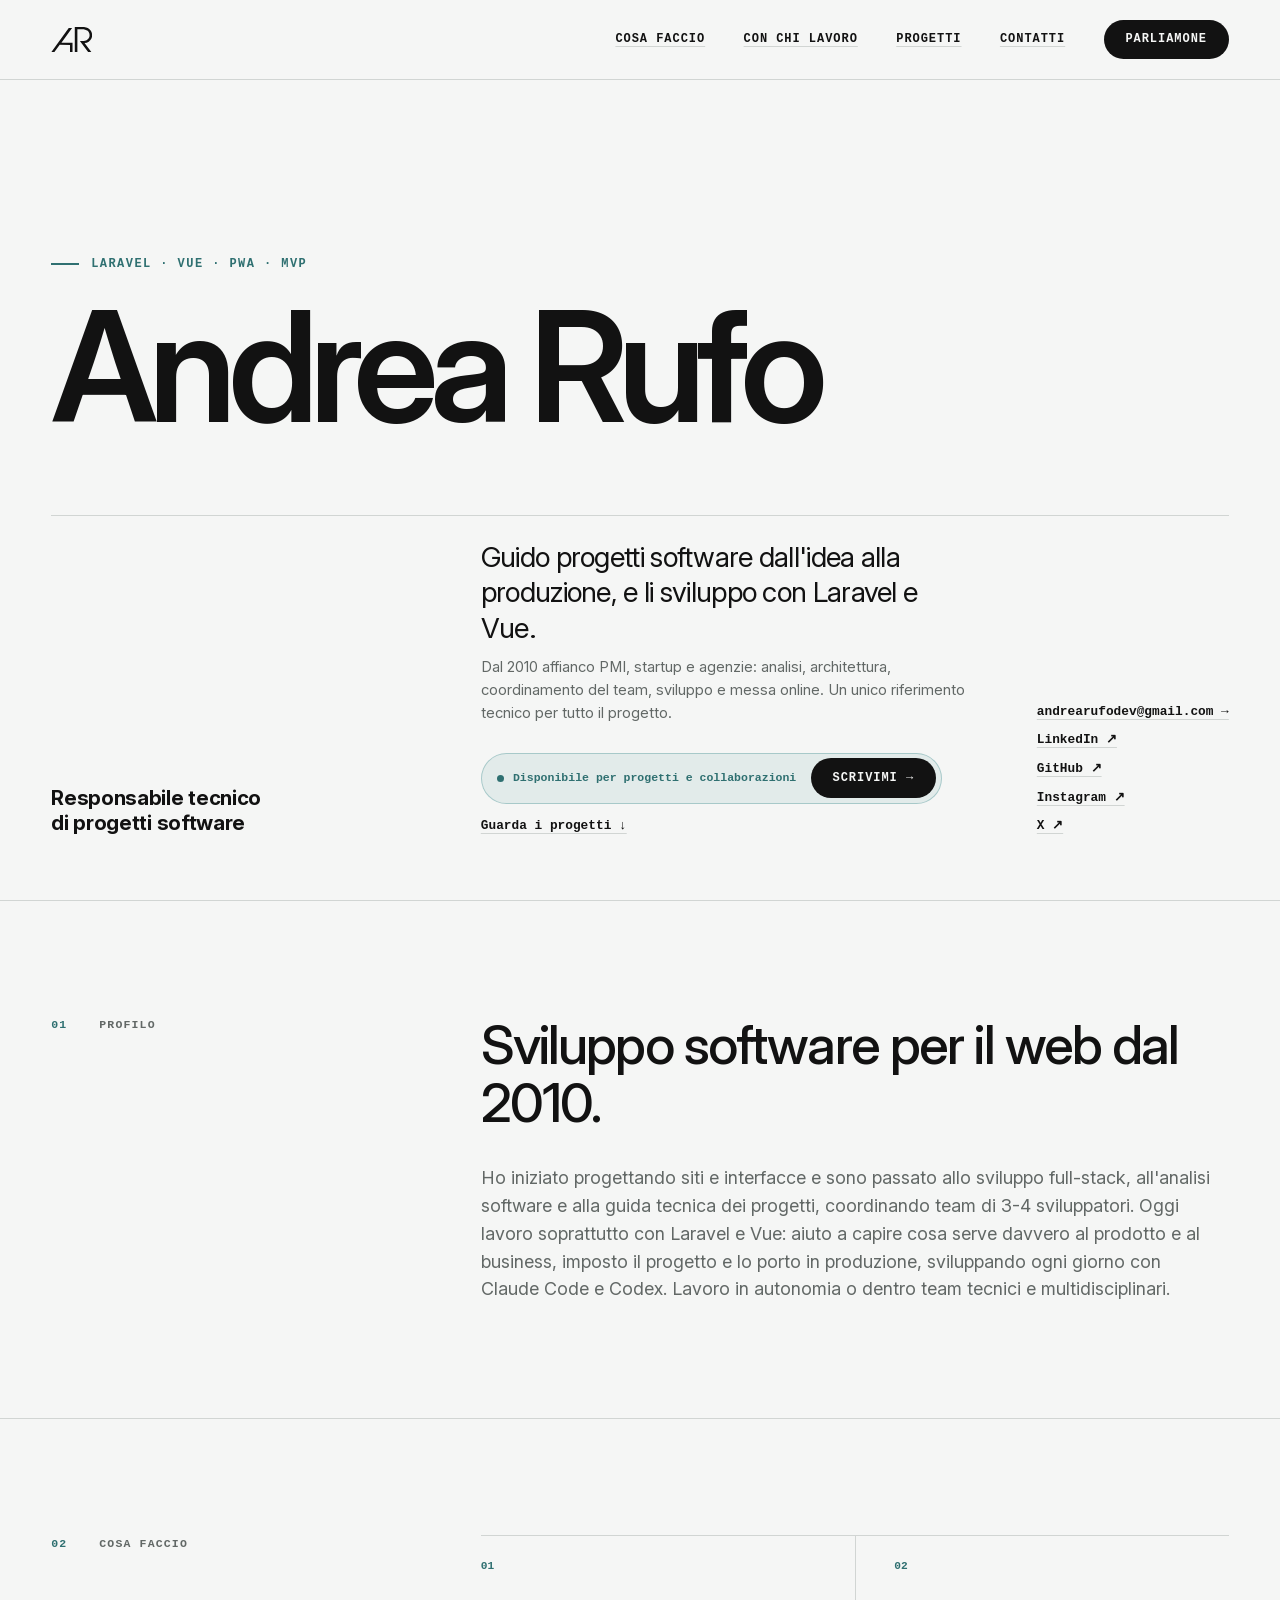
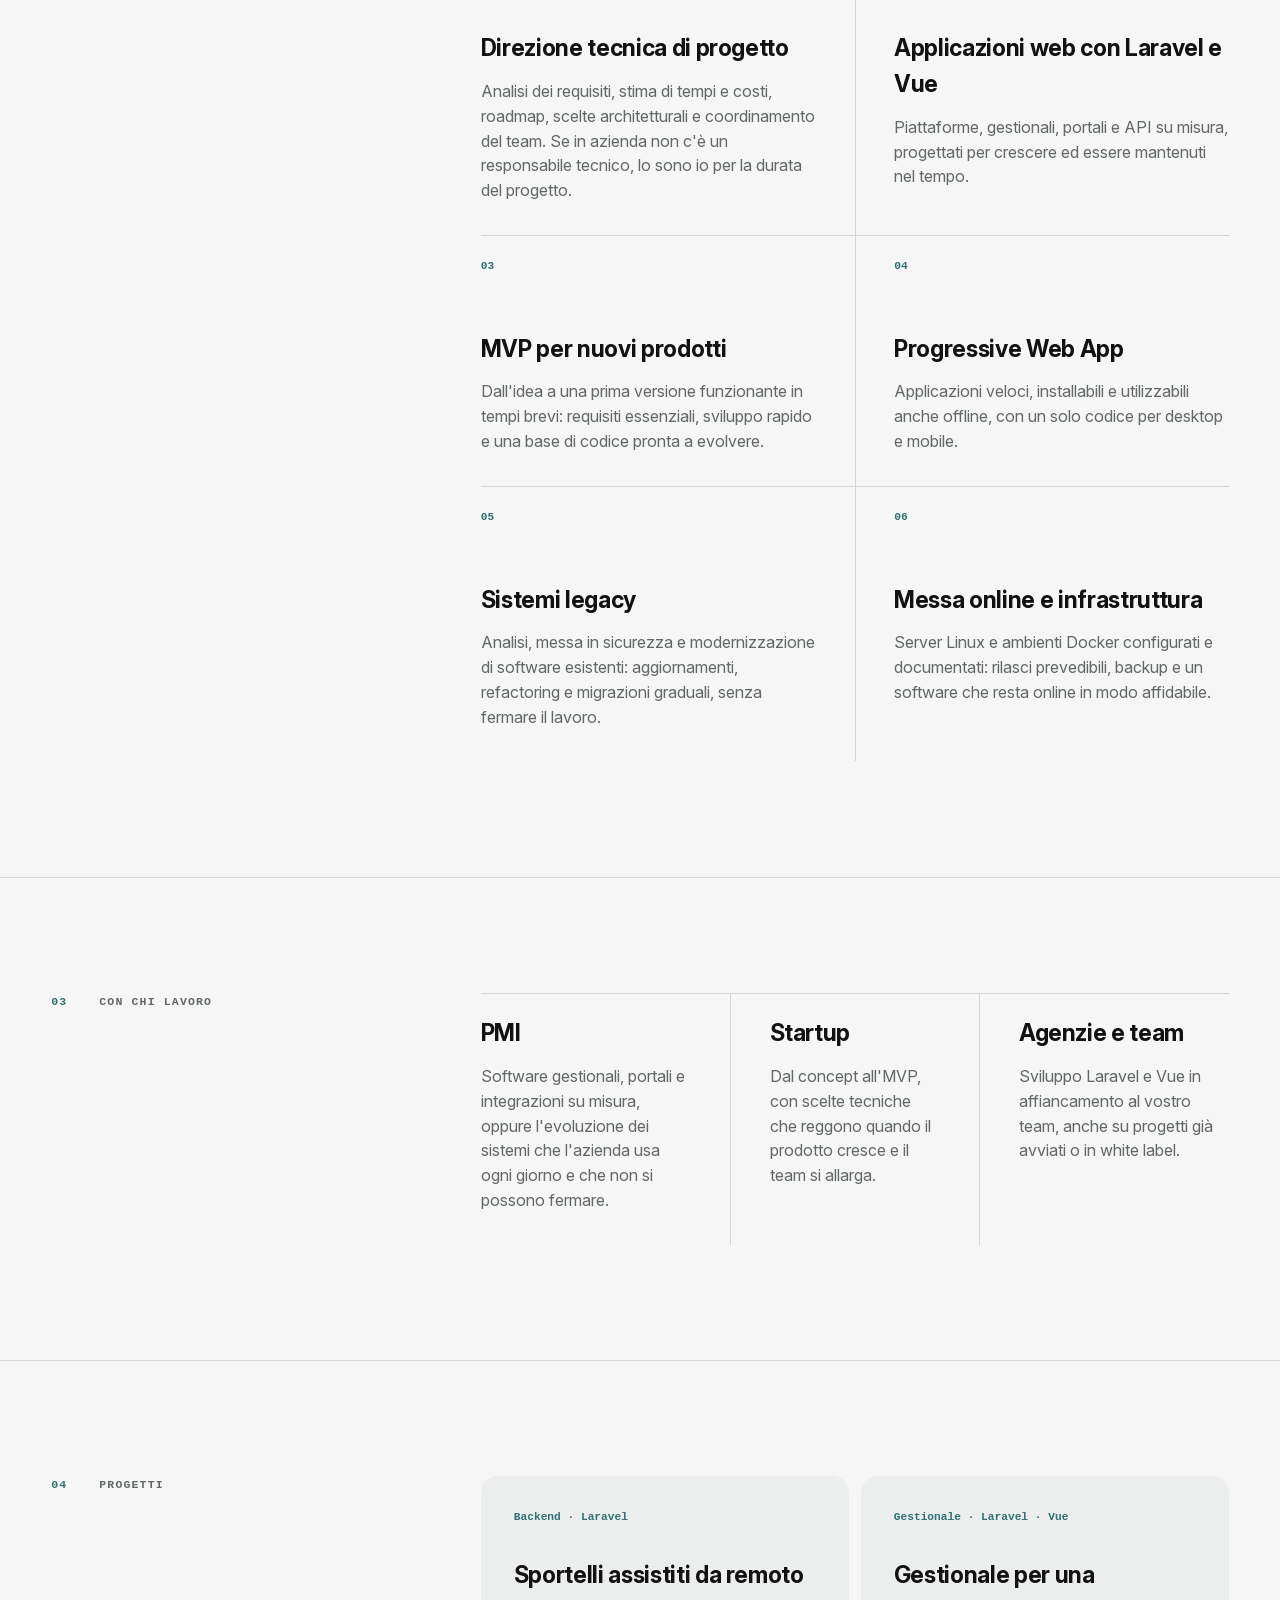
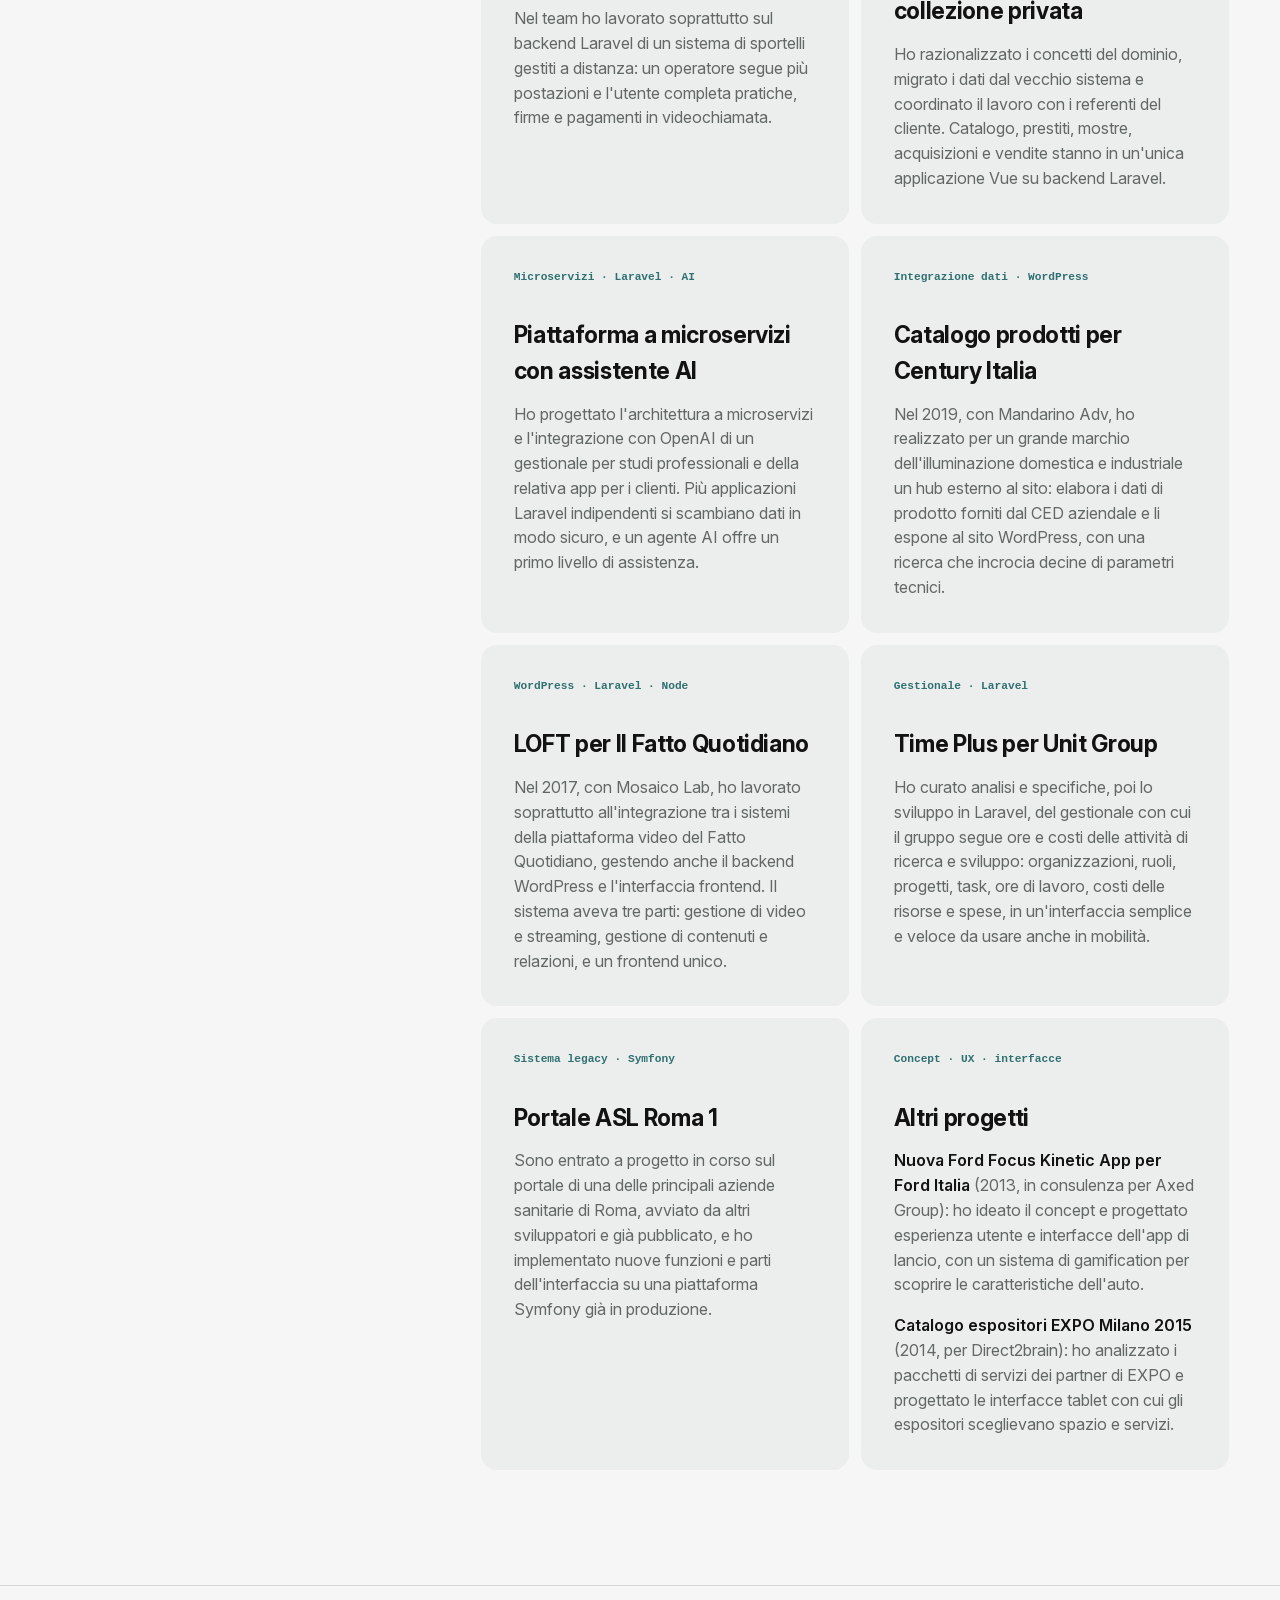
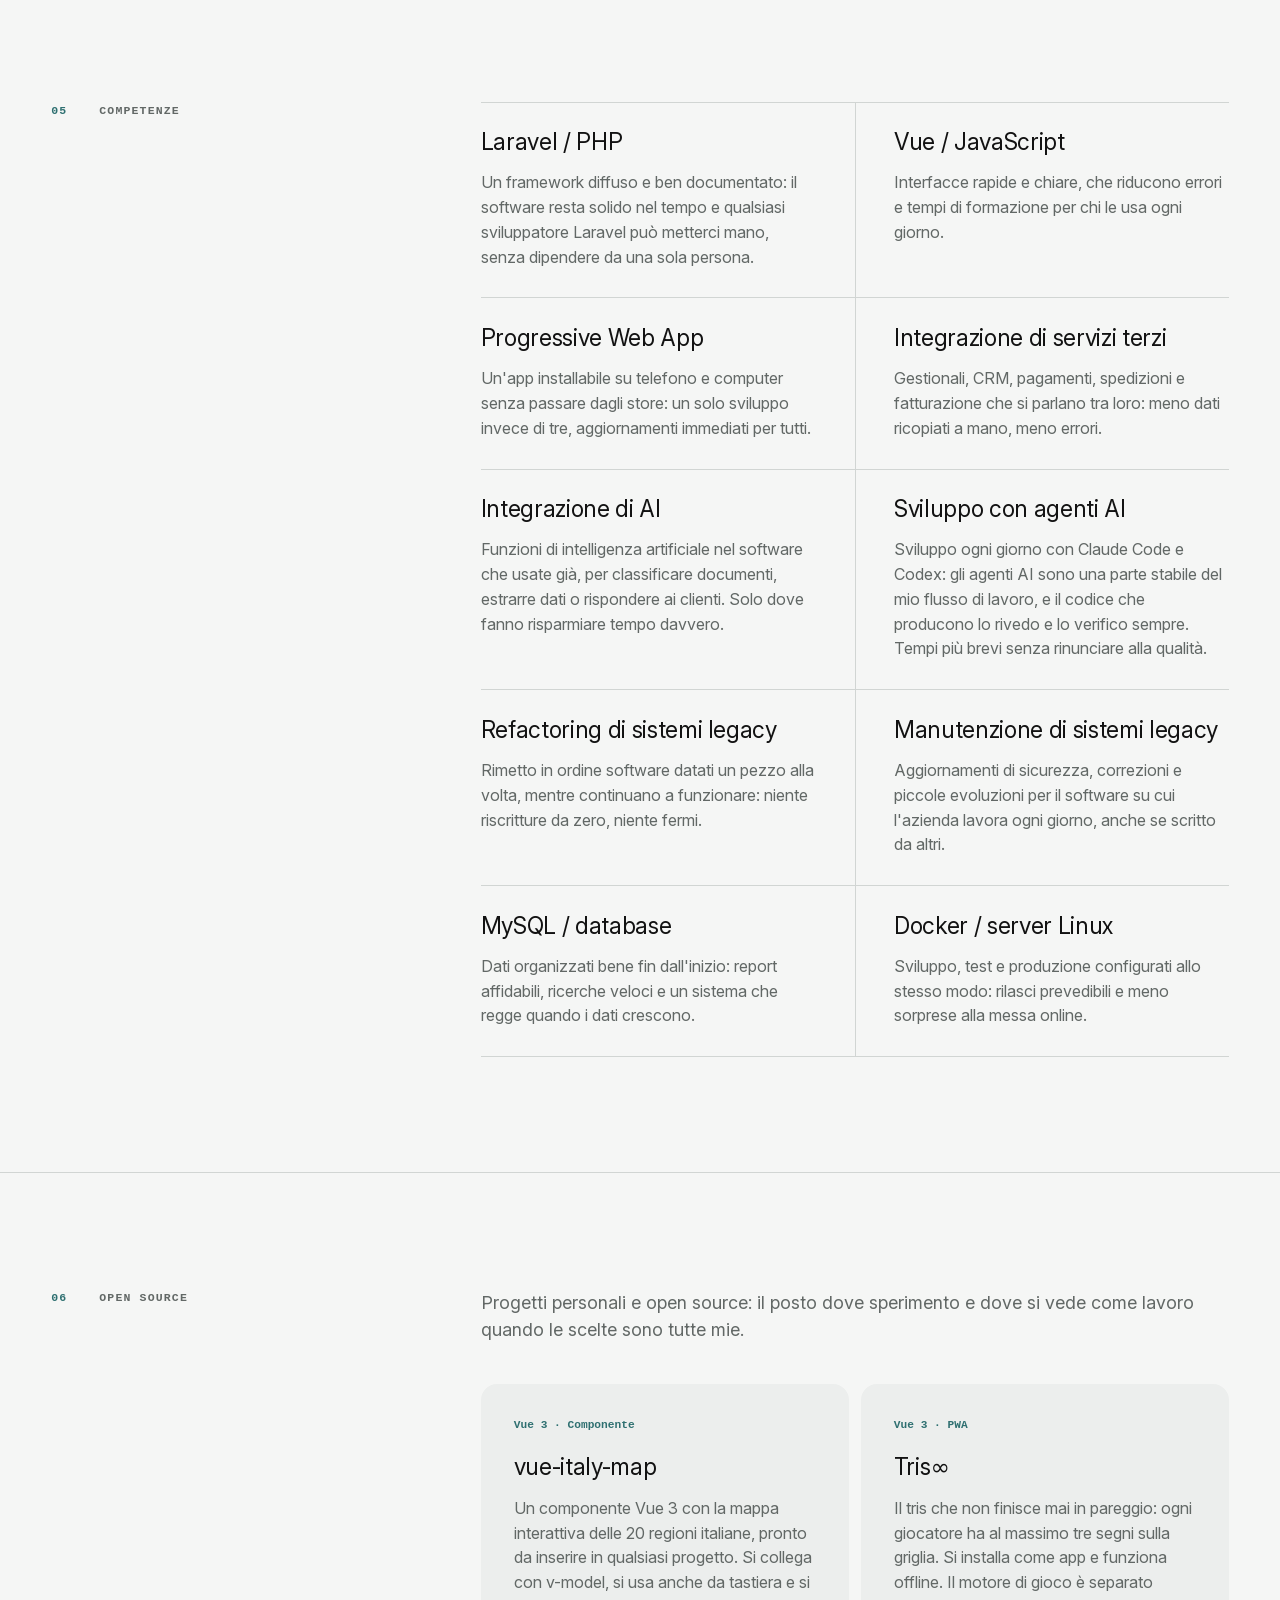
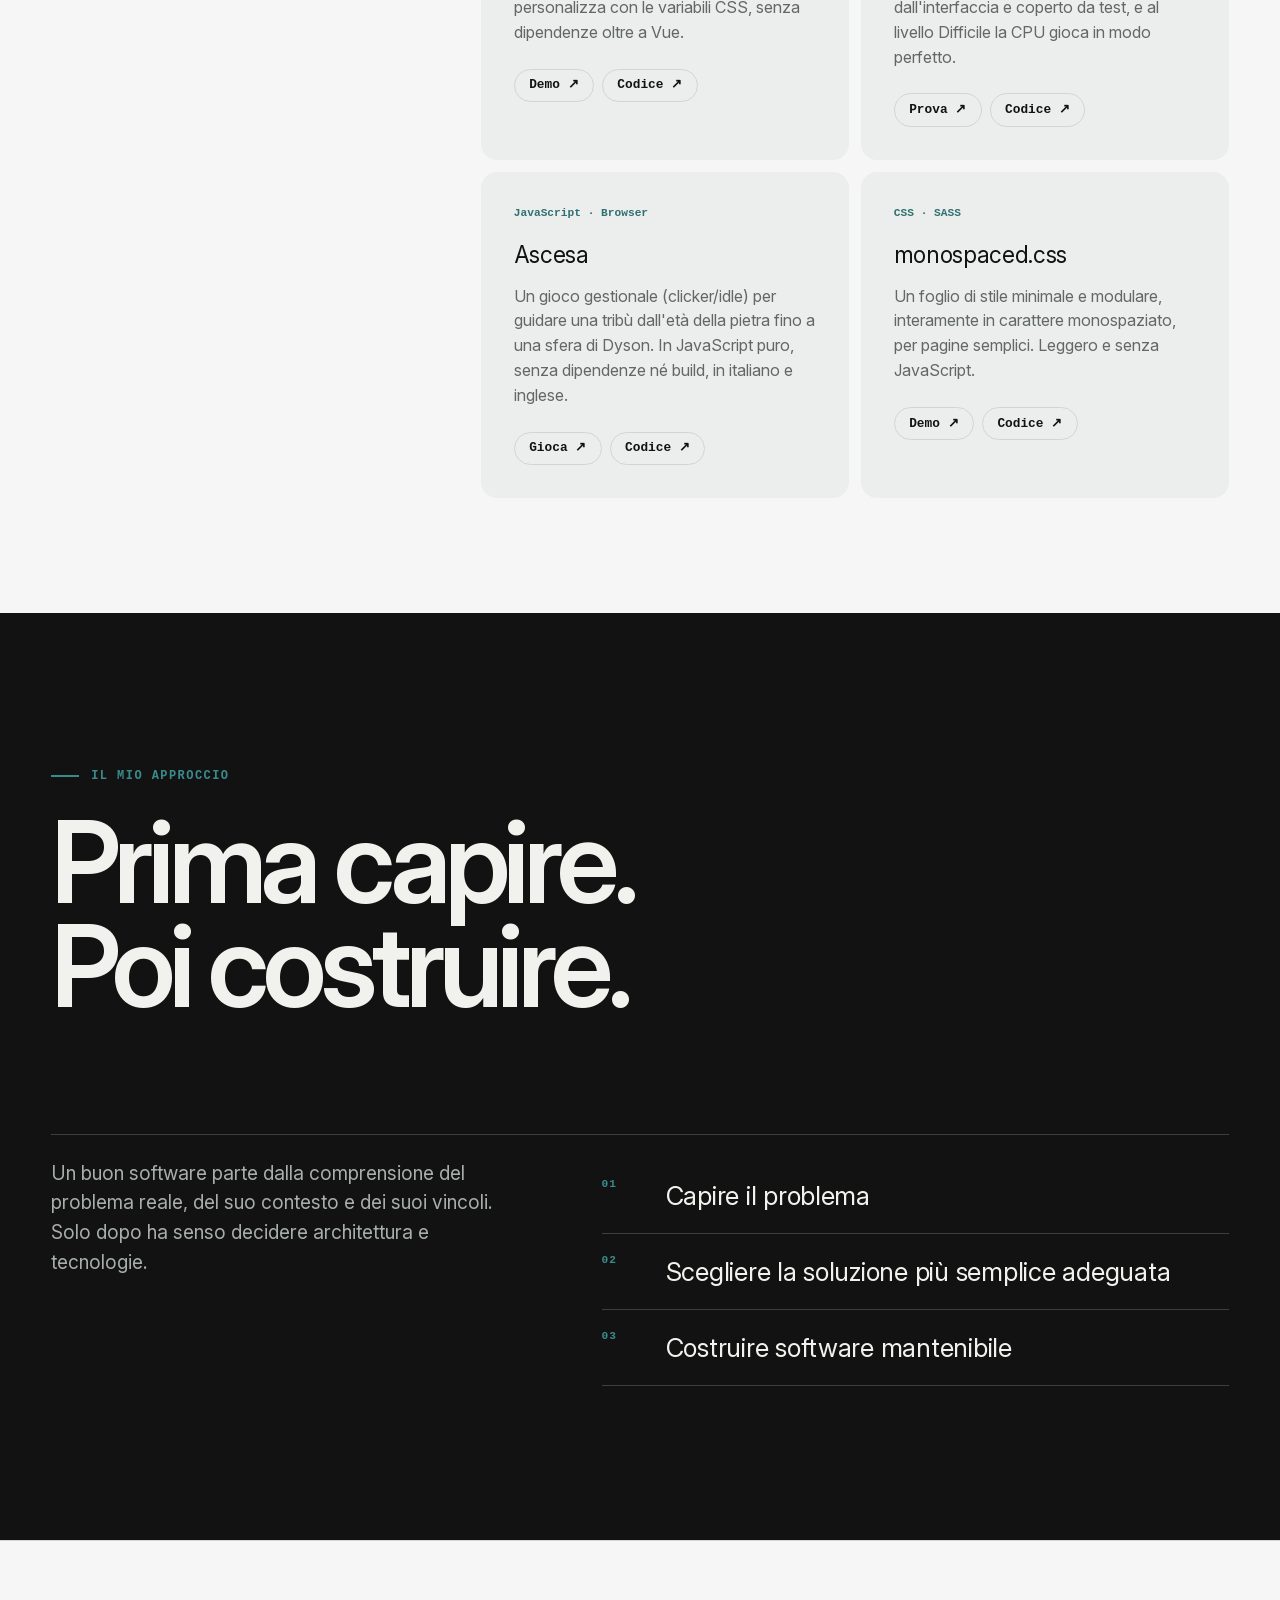
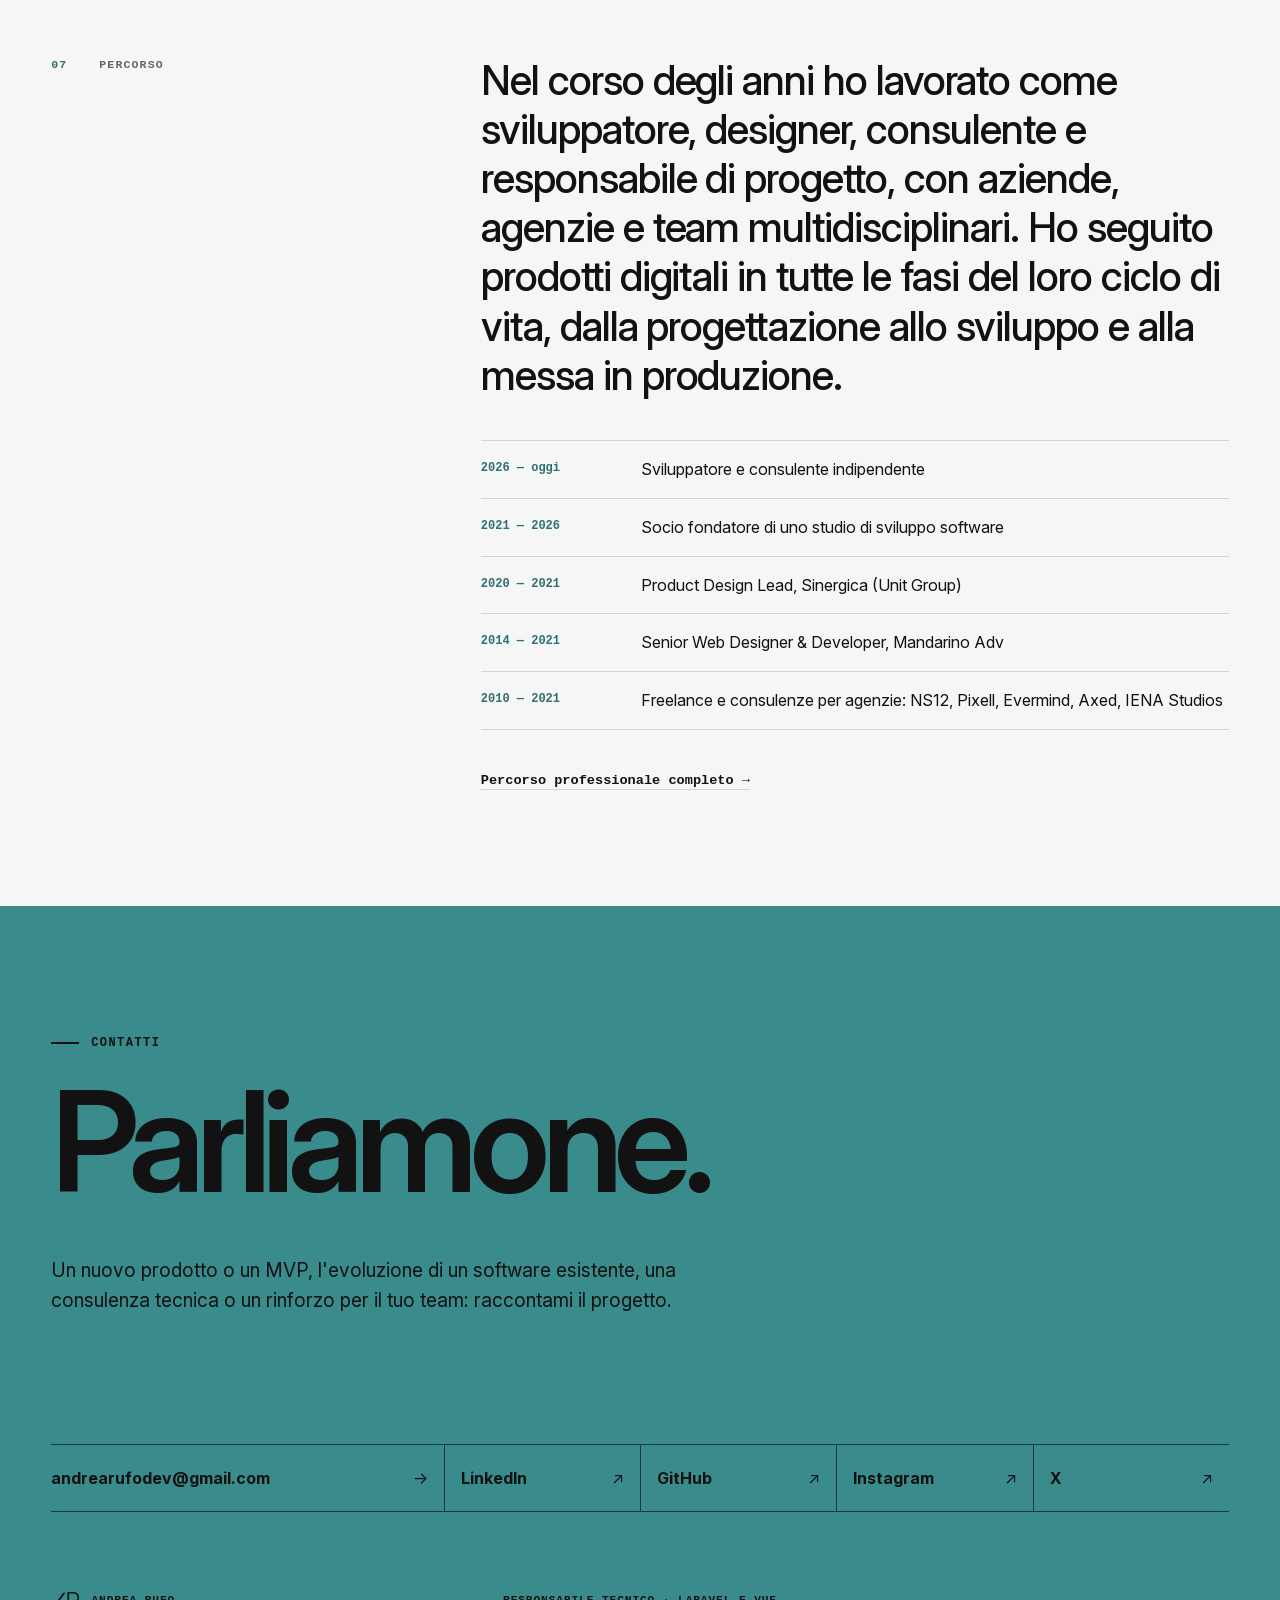
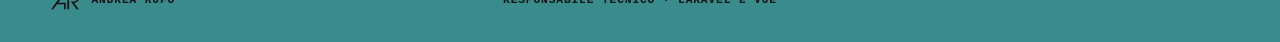
==== commit eb13cc26: "Hero: disponibilità e Scrivimi in un unico elemento, Guarda i progetti come link Co-Authored-By: Cla" ====
--- a/index.html
+++ b/index.html
@@ -24,7 +24,7 @@
   <meta name="twitter:description" content="Guida tecnica e sviluppo di progetti software con Laravel e Vue.">
   <meta name="twitter:image" content="https://rufo.dev/og-image.png?v=2">
   <link rel="preload" href="fonts/inter-variable.woff2" as="font" type="font/woff2" crossorigin>
-  <link rel="stylesheet" href="css/style.css?v=202611201413">
+  <link rel="stylesheet" href="css/style.css?v=202611201416">
   <title>Andrea Rufo — Progetti software con Laravel e Vue, dall'idea alla produzione</title>
   <script type="application/ld+json">
     {
@@ -74,9 +74,11 @@
               <p>Guido progetti software dall'idea alla produzione, e li sviluppo con Laravel e Vue.</p>
               <p class="intro-support">Dal 2010 affianco PMI, startup e agenzie: analisi, architettura, coordinamento del team, sviluppo e messa online. Un unico riferimento tecnico per tutto il progetto.</p>
               <div class="hero-cta">
-                <a class="btn btn-primary" href="mailto:andrearufodev@gmail.com">Scrivimi</a>
-                <p class="availability">Disponibile per progetti e collaborazioni.</p>
-                <a class="btn btn-ghost" href="#work">Guarda i progetti</a>
+                <div class="availability-cta">
+                  <p class="availability">Disponibile per progetti e collaborazioni</p>
+                  <a class="btn btn-primary" href="mailto:andrearufodev@gmail.com">Scrivimi →</a>
+                </div>
+                <a class="text-link" href="#work">Guarda i progetti ↓</a>
               </div>
             </div>
             <div class="hero-links">
--- a/css/style.css
+++ b/css/style.css
@@ -278,18 +278,27 @@
   font-size: clamp(.9rem, 1.15vw, 1.05rem);
 }
 
-/* Etichetta piena: stesso verde in chiaro e in scuro, il bianco resta leggibile (contrasto 5,6:1) */
+/* Disponibilità e contatto in un unico elemento: pillola tenue con pallino, il pulsante "Scrivimi" dentro a destra */
+.availability-cta {
+  display: inline-flex;
+  flex-wrap: wrap;
+  align-items: center;
+  gap: .5rem .9rem;
+  padding: .3rem .3rem .3rem .95rem;
+  background: color-mix(in srgb, var(--color-accent) 10%, transparent);
+  border: 1px solid color-mix(in srgb, var(--color-accent) 35%, transparent);
+  border-radius: 999px;
+}
+
+.availability-cta .btn { min-height: 2.5rem; }
+
 .availability {
   display: flex;
   align-items: center;
   gap: .55rem;
-  width: fit-content;
   margin: 0 !important;
-  padding: .4rem .85rem;
-  background: #2F7071;
-  border-radius: 999px;
-  color: #FFF;
-  font-size: .75rem;
+  color: var(--color-accent-text);
+  font-size: .72rem;
   font-weight: 700;
 }
 
@@ -304,17 +313,19 @@
 }
 
 @keyframes availability-pulse {
-  0%, 100% { opacity: 1; box-shadow: 0 0 0 0 rgba(255, 255, 255, .45); }
-  50% { opacity: .55; box-shadow: 0 0 0 .3rem rgba(255, 255, 255, 0); }
+  0%, 100% { opacity: 1; box-shadow: 0 0 0 0 rgba(58, 139, 140, .45); }
+  50% { opacity: .55; box-shadow: 0 0 0 .3rem rgba(58, 139, 140, 0); }
 }
 
 .hero-cta {
   display: flex;
   flex-wrap: wrap;
   align-items: center;
-  gap: .6rem;
+  gap: .75rem 1.5rem;
   margin-top: 1.75rem;
 }
+
+.hero-cta .text-link { font-size: .8rem; font-weight: 700; }
 
 .hero-links {
   display: flex;
@@ -740,7 +751,9 @@
   .hero-bottom,
   .hero-main { gap: 2rem; }
 
-  .availability { order: -1; font-size: .7rem; }
+  .availability-cta { border-radius: 1.4rem; padding: .75rem; }
+  .availability-cta .availability { padding-inline: .25rem; font-size: .72rem; }
+  .availability-cta .btn { flex: 1 0 100%; }
 
   .hero-links {
     flex-direction: row;
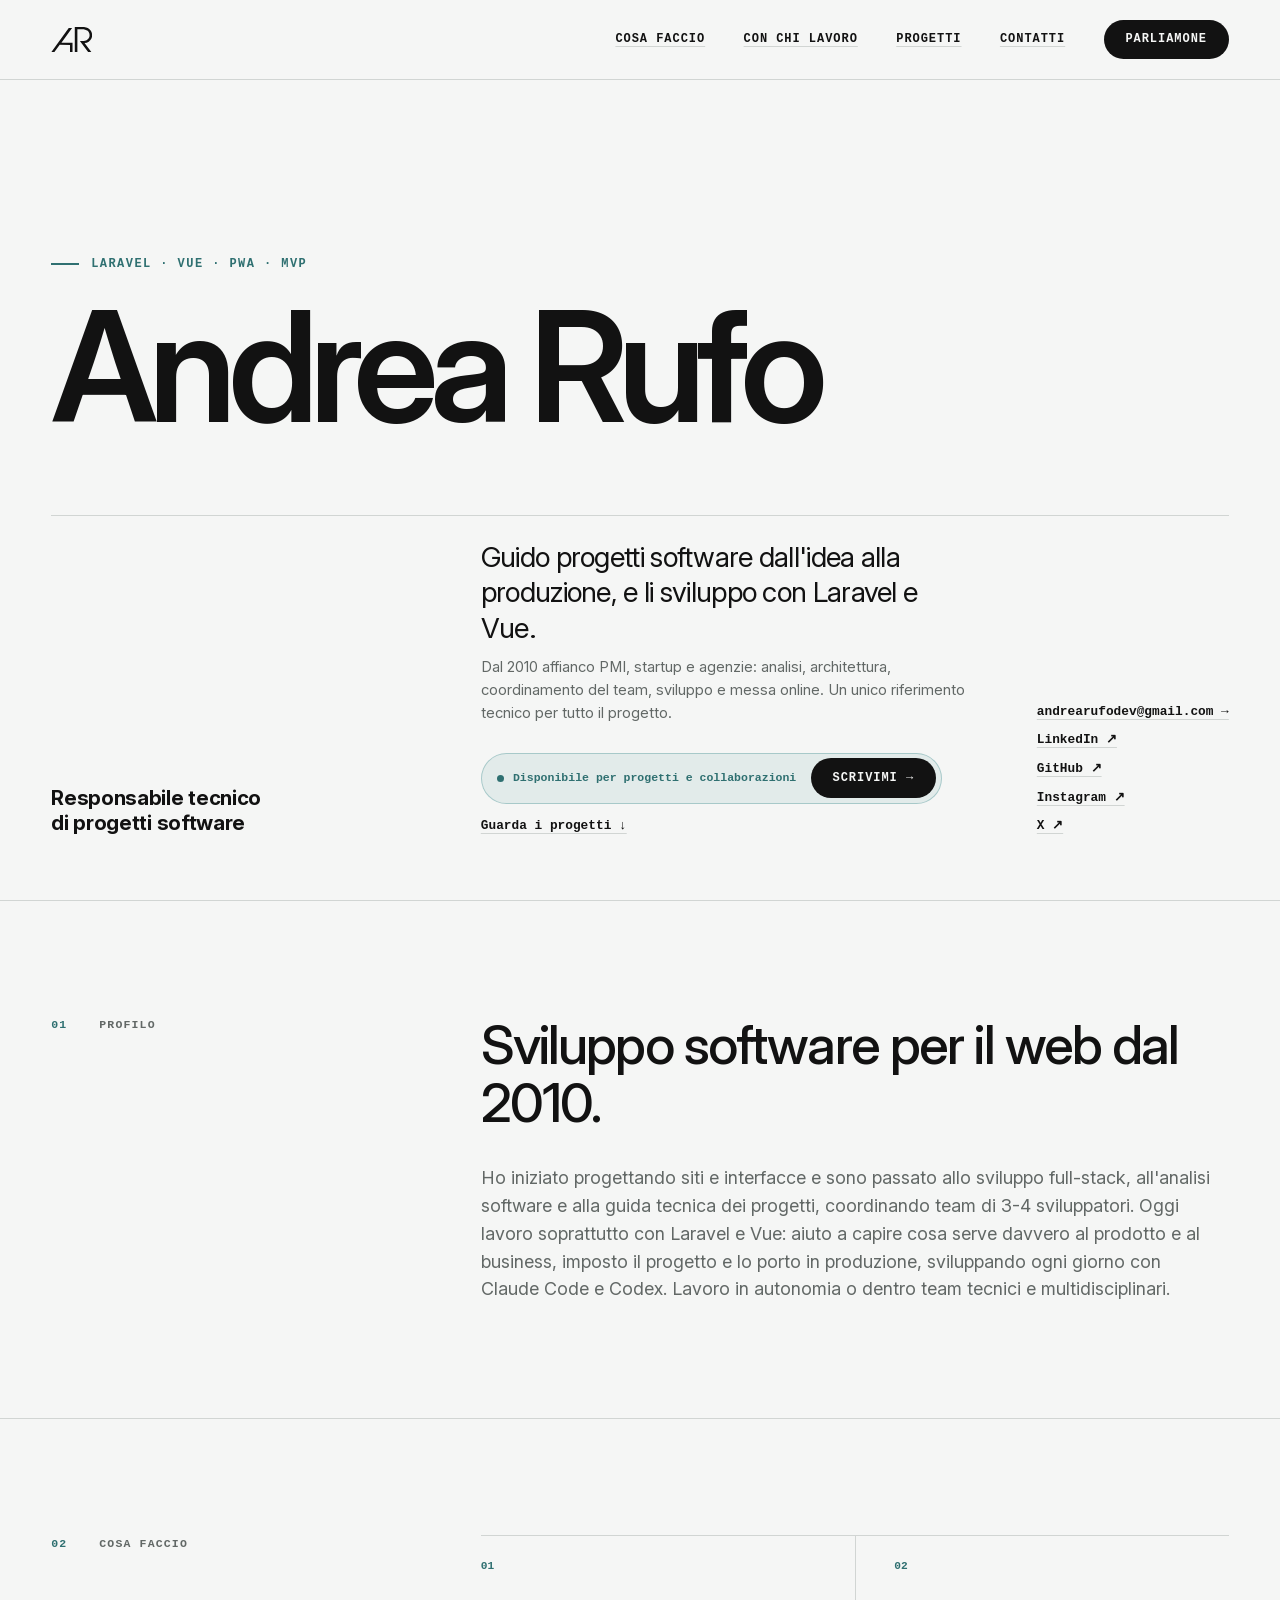
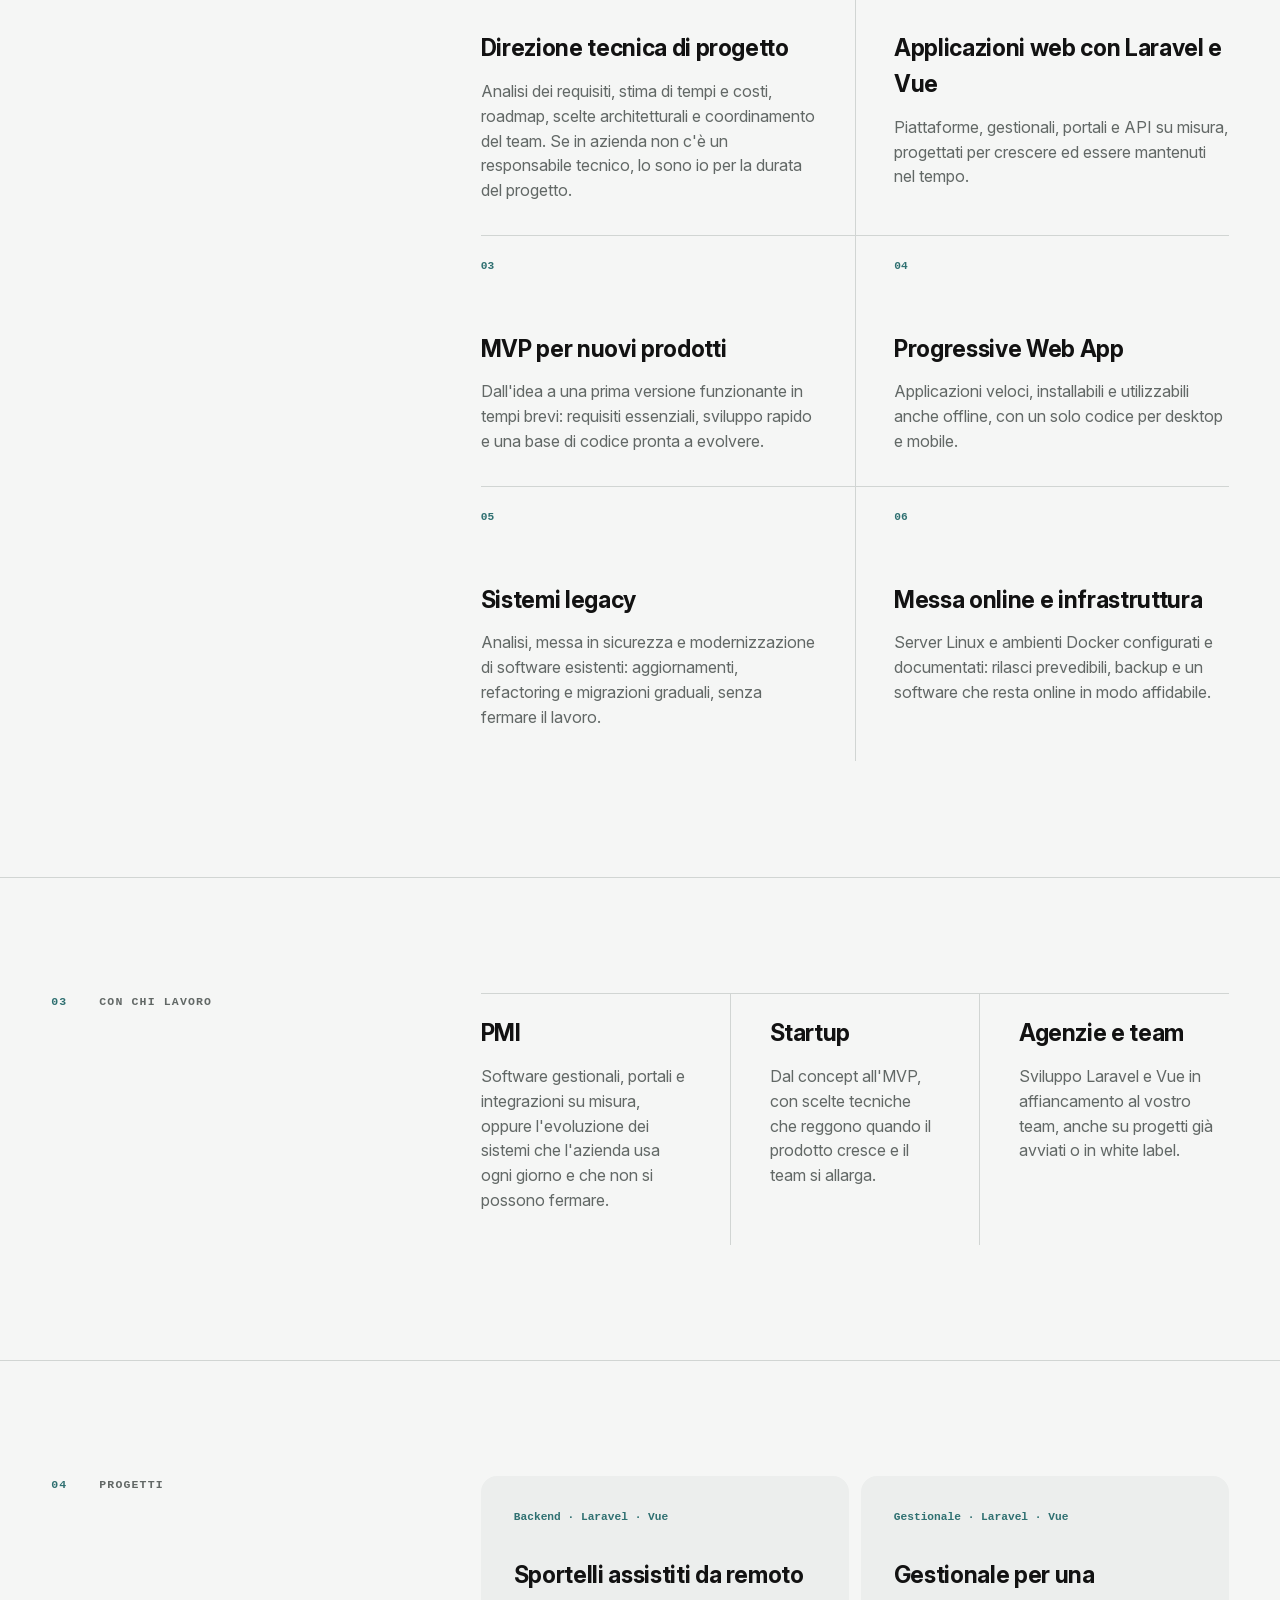
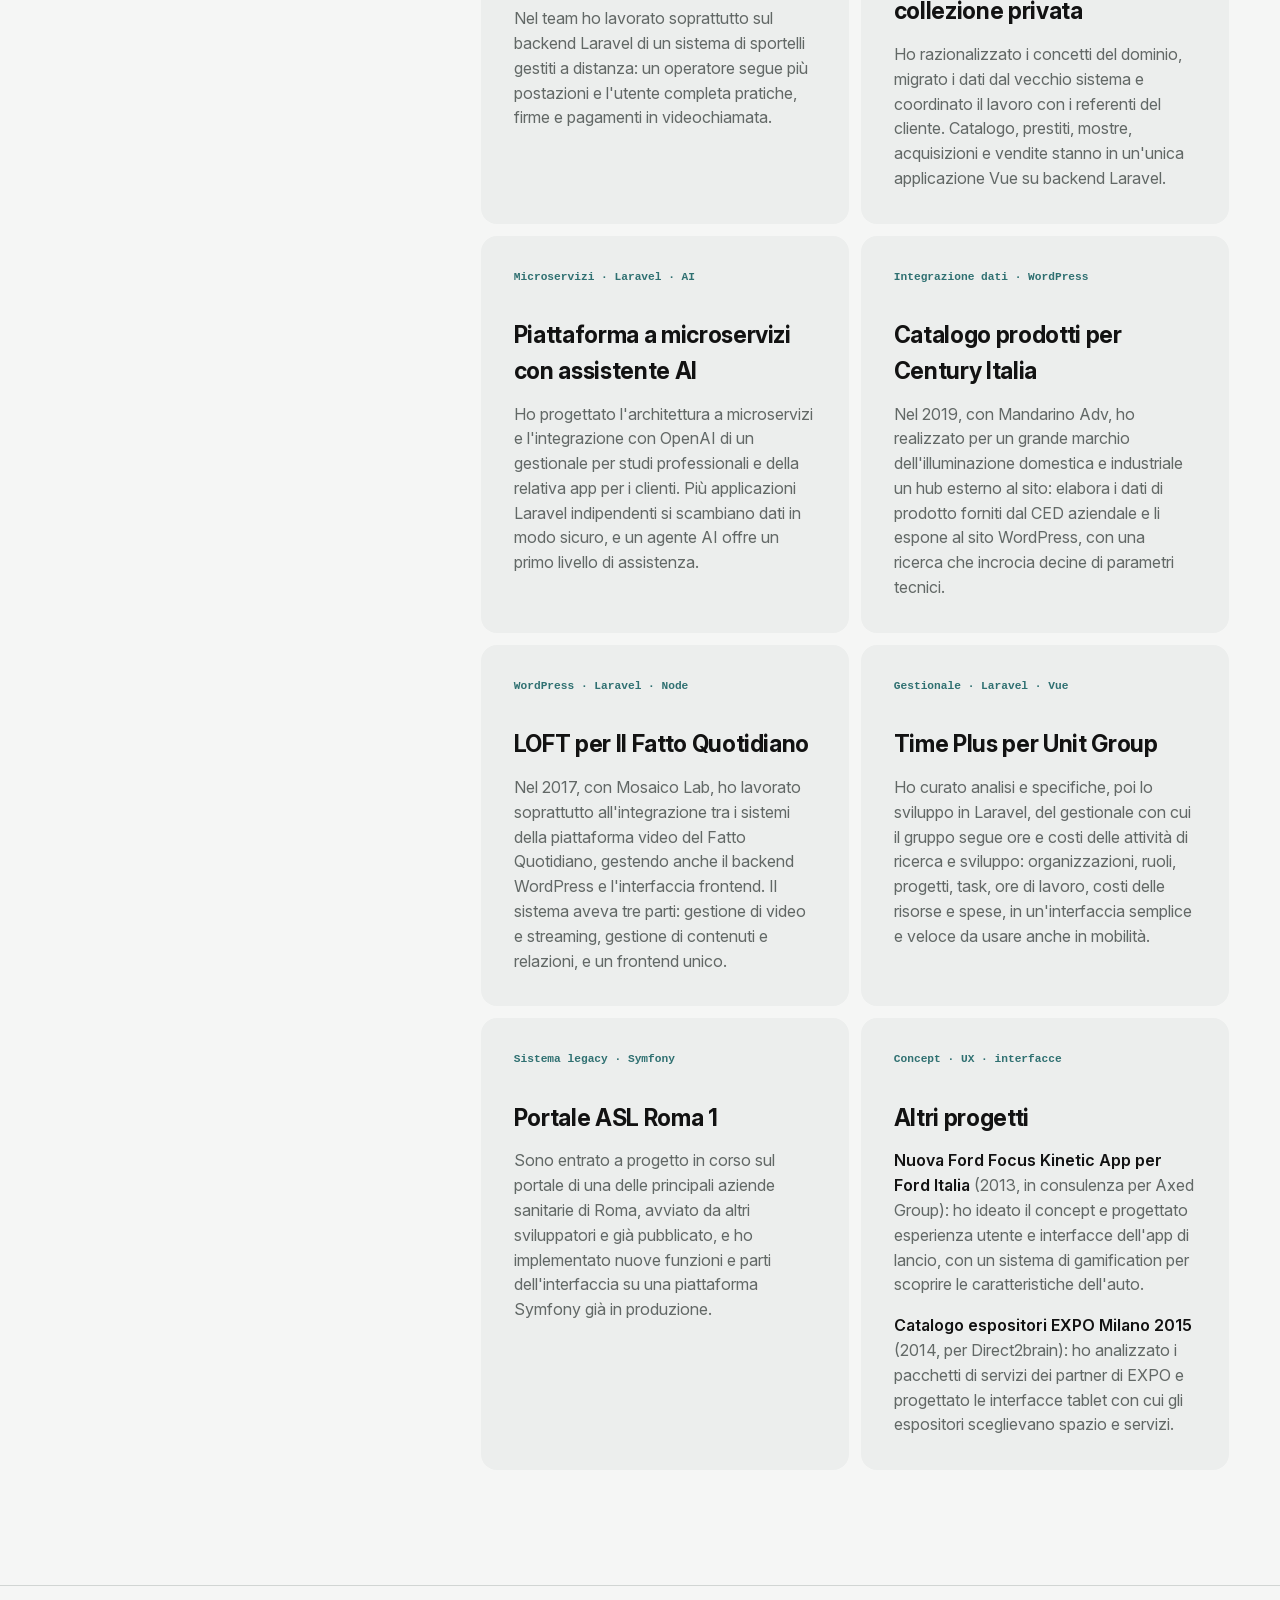
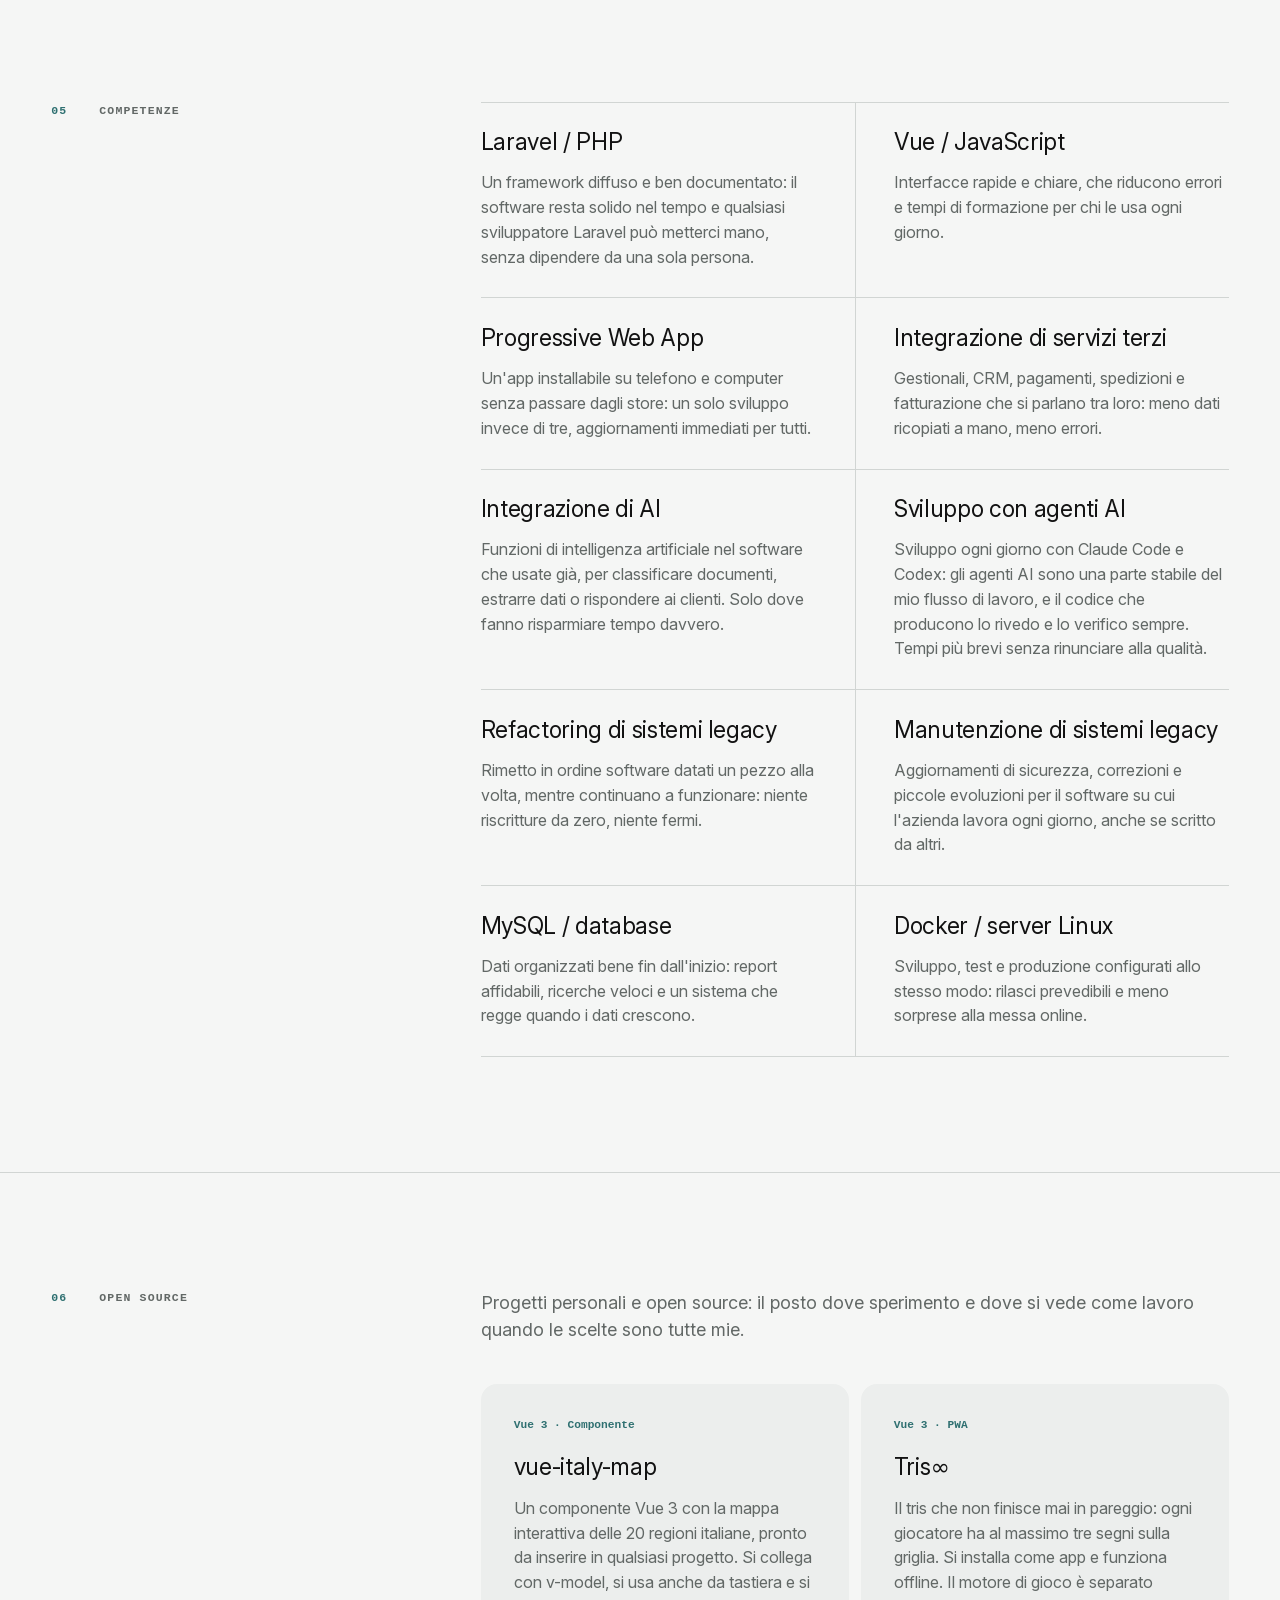
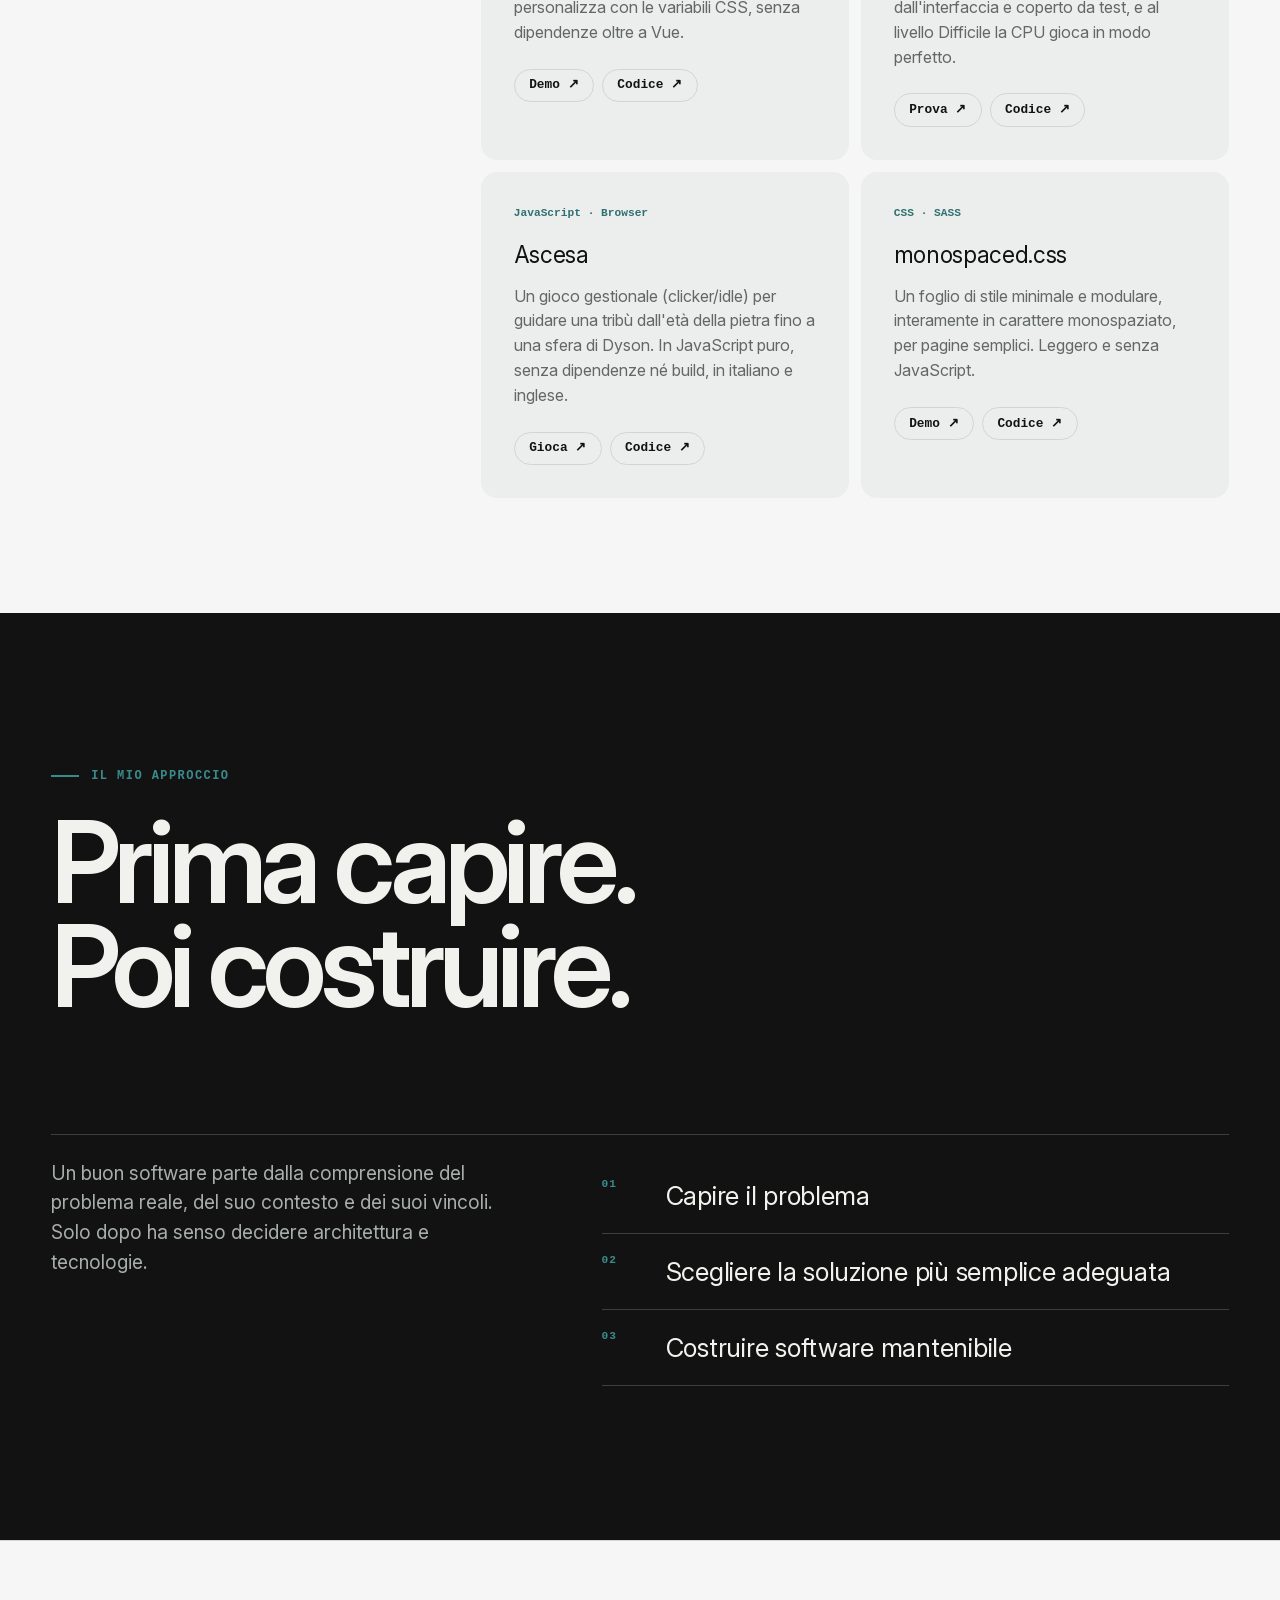
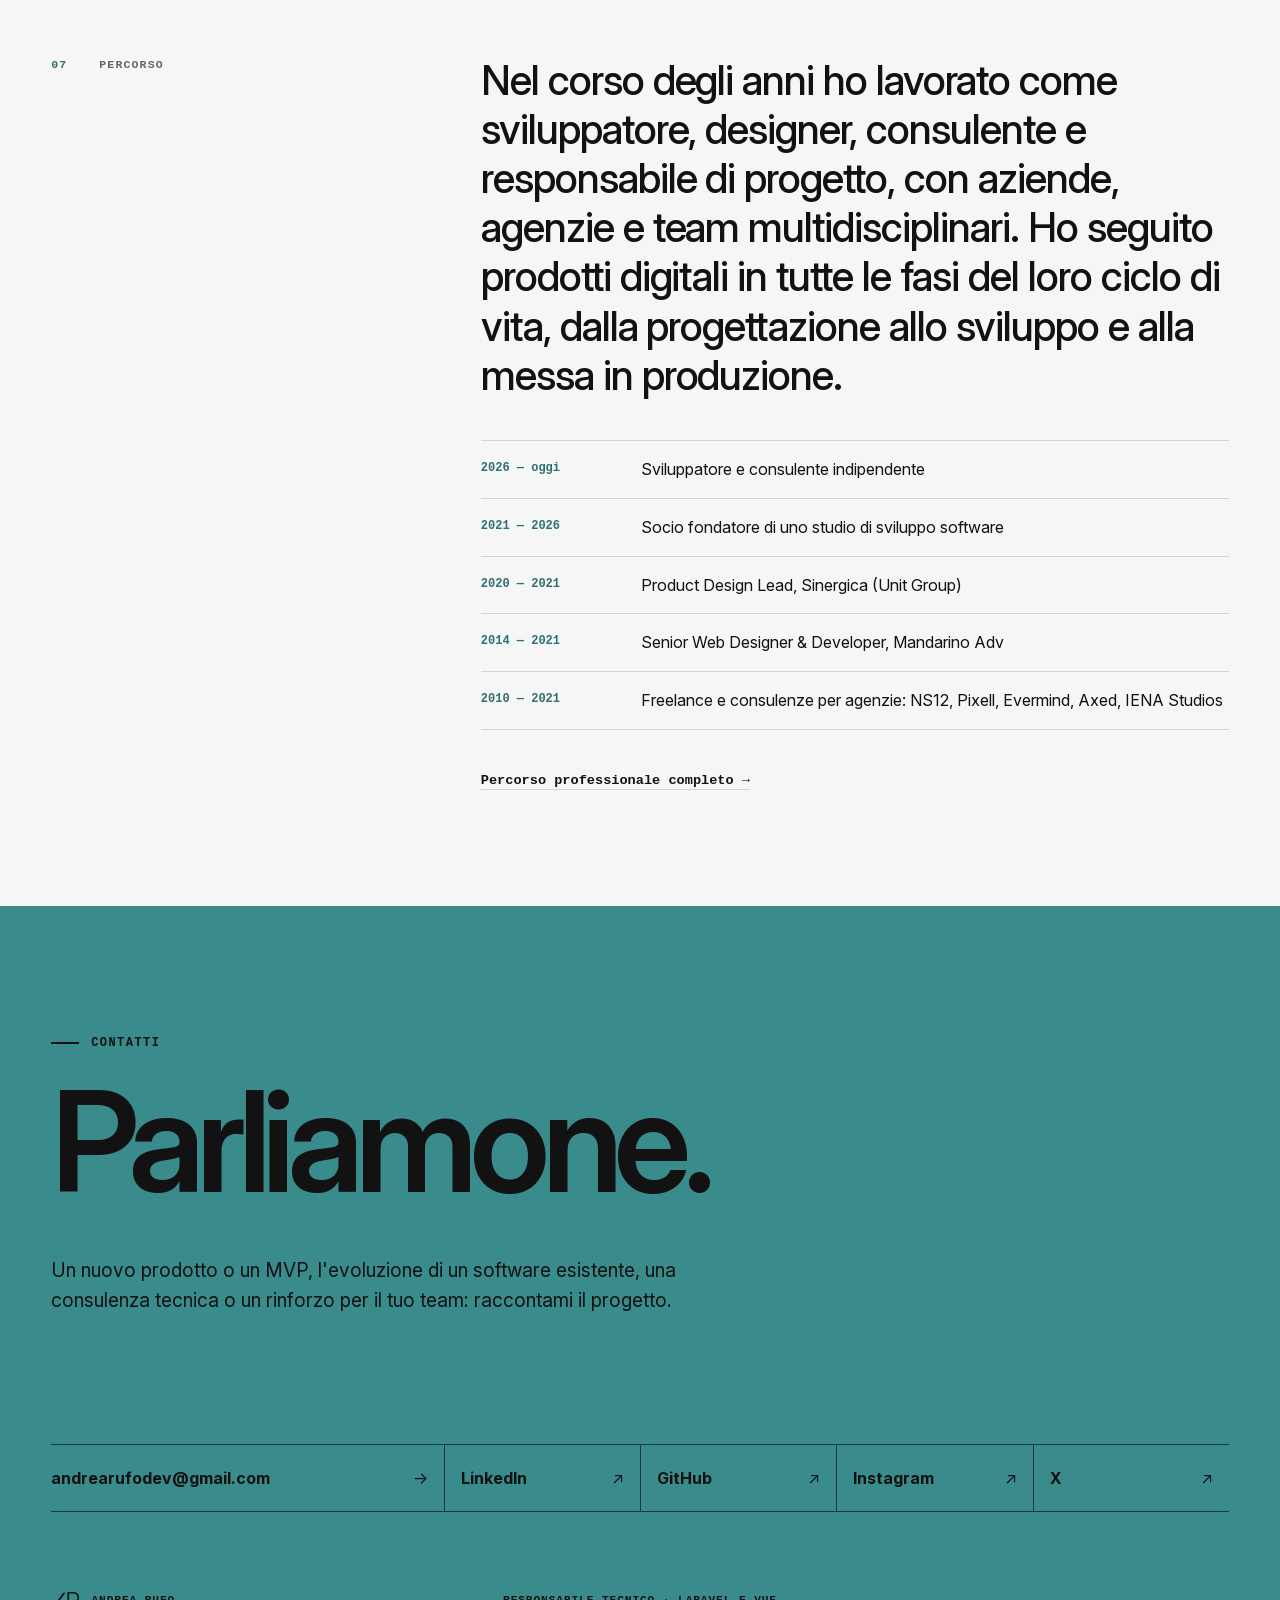
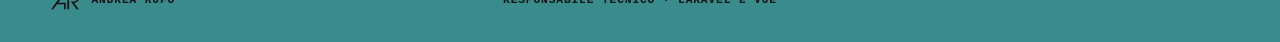
==== commit 6ae9f43e: "Progetti: Vue nelle etichette di Sportelli assistiti e Time Plus Co-Authored-By: Claude Opus 5.5 <no" ====
--- a/index.html
+++ b/index.html
@@ -166,7 +166,7 @@
         <h2 class="section-label" id="work-label"><span>04</span> Progetti</h2>
         <div class="services" tabindex="0" aria-label="Progetti">
           <article class="service">
-            <span class="service-number">Backend · Laravel</span>
+            <span class="service-number">Backend · Laravel · Vue</span>
             <h3>Sportelli assistiti da remoto</h3>
             <p>Nel team ho lavorato soprattutto sul backend Laravel di un sistema di sportelli gestiti a distanza: un operatore segue più postazioni e l'utente completa pratiche, firme e pagamenti in videochiamata.</p>
           </article>
@@ -191,7 +191,7 @@
             <p>Nel 2017, con Mosaico Lab, ho lavorato soprattutto all'integrazione tra i sistemi della piattaforma video del Fatto Quotidiano, gestendo anche il backend WordPress e l'interfaccia frontend. Il sistema aveva tre parti: gestione di video e streaming, gestione di contenuti e relazioni, e un frontend unico.</p>
           </article>
           <article class="service">
-            <span class="service-number">Gestionale · Laravel</span>
+            <span class="service-number">Gestionale · Laravel · Vue</span>
             <h3>Time Plus per Unit Group</h3>
             <p>Ho curato analisi e specifiche, poi lo sviluppo in Laravel, del gestionale con cui il gruppo segue ore e costi delle attività di ricerca e sviluppo: organizzazioni, ruoli, progetti, task, ore di lavoro, costi delle risorse e spese, in un'interfaccia semplice e veloce da usare anche in mobilità.</p>
           </article>
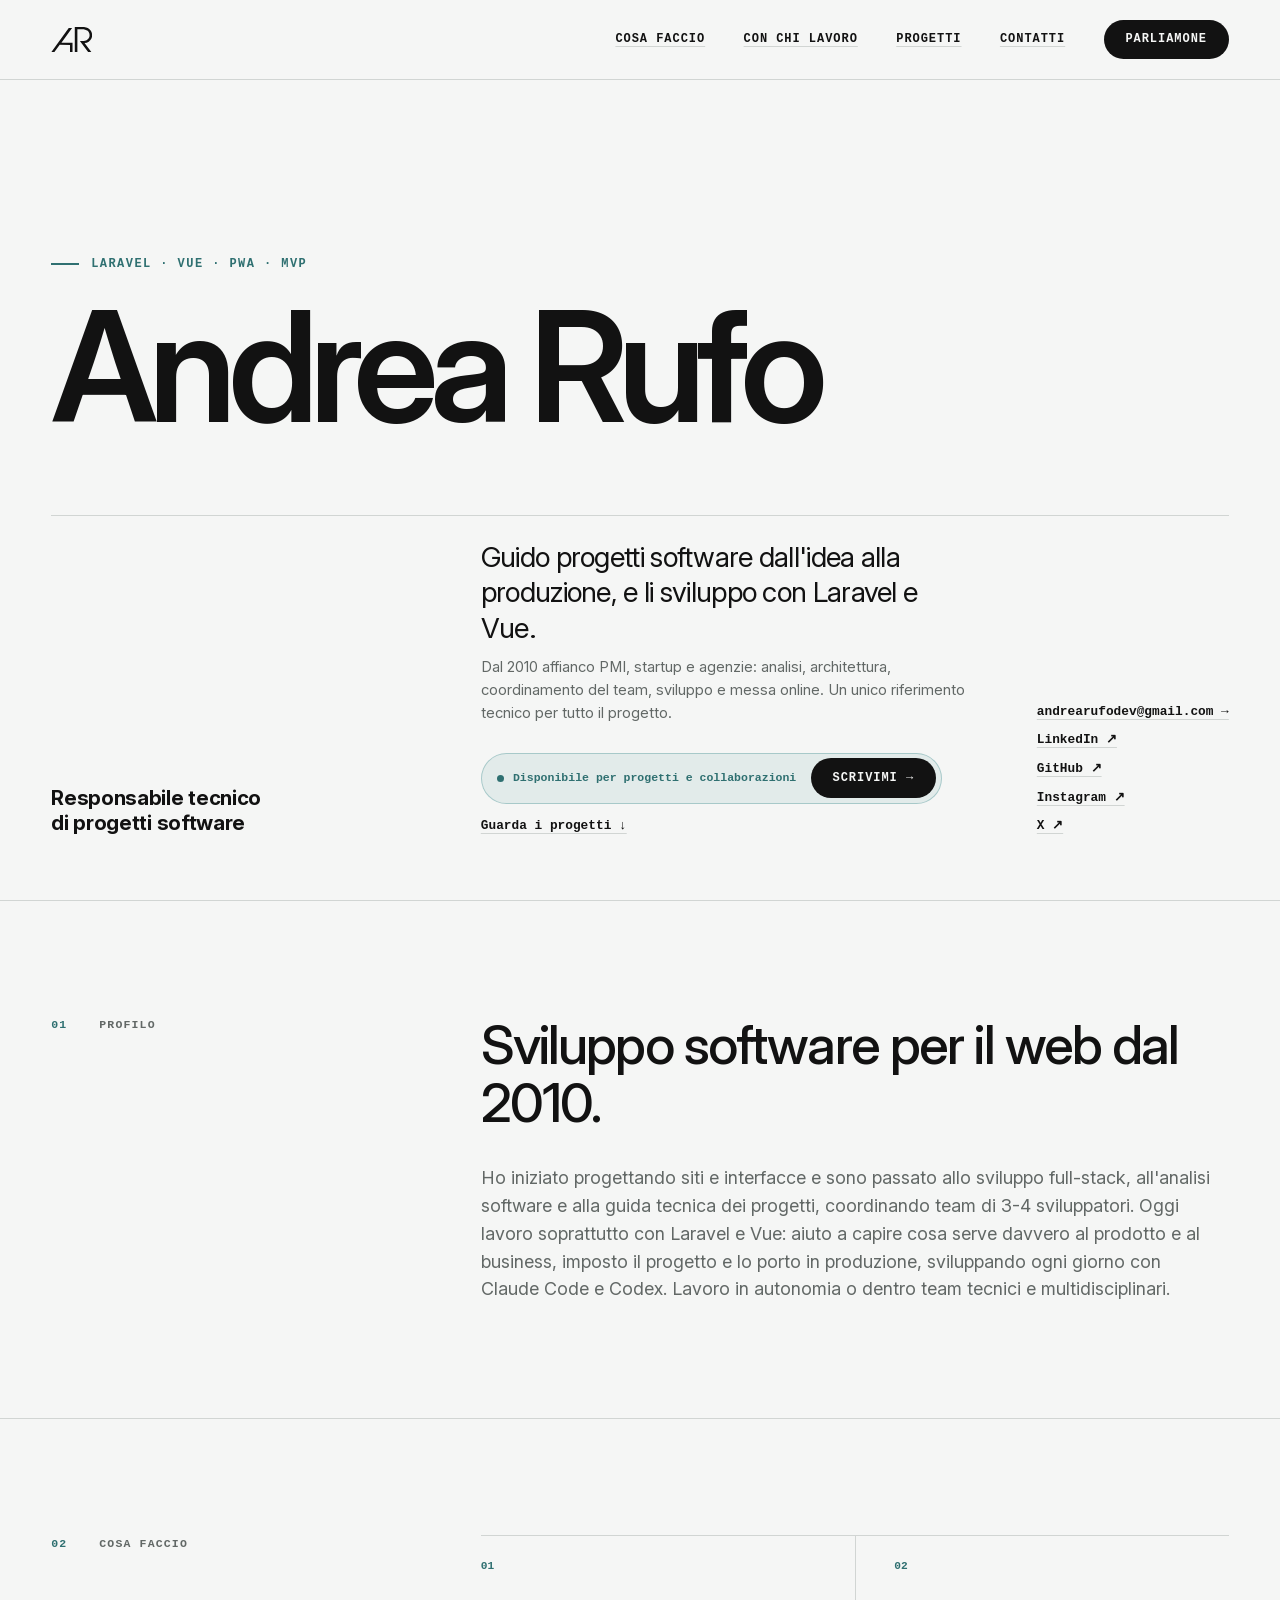
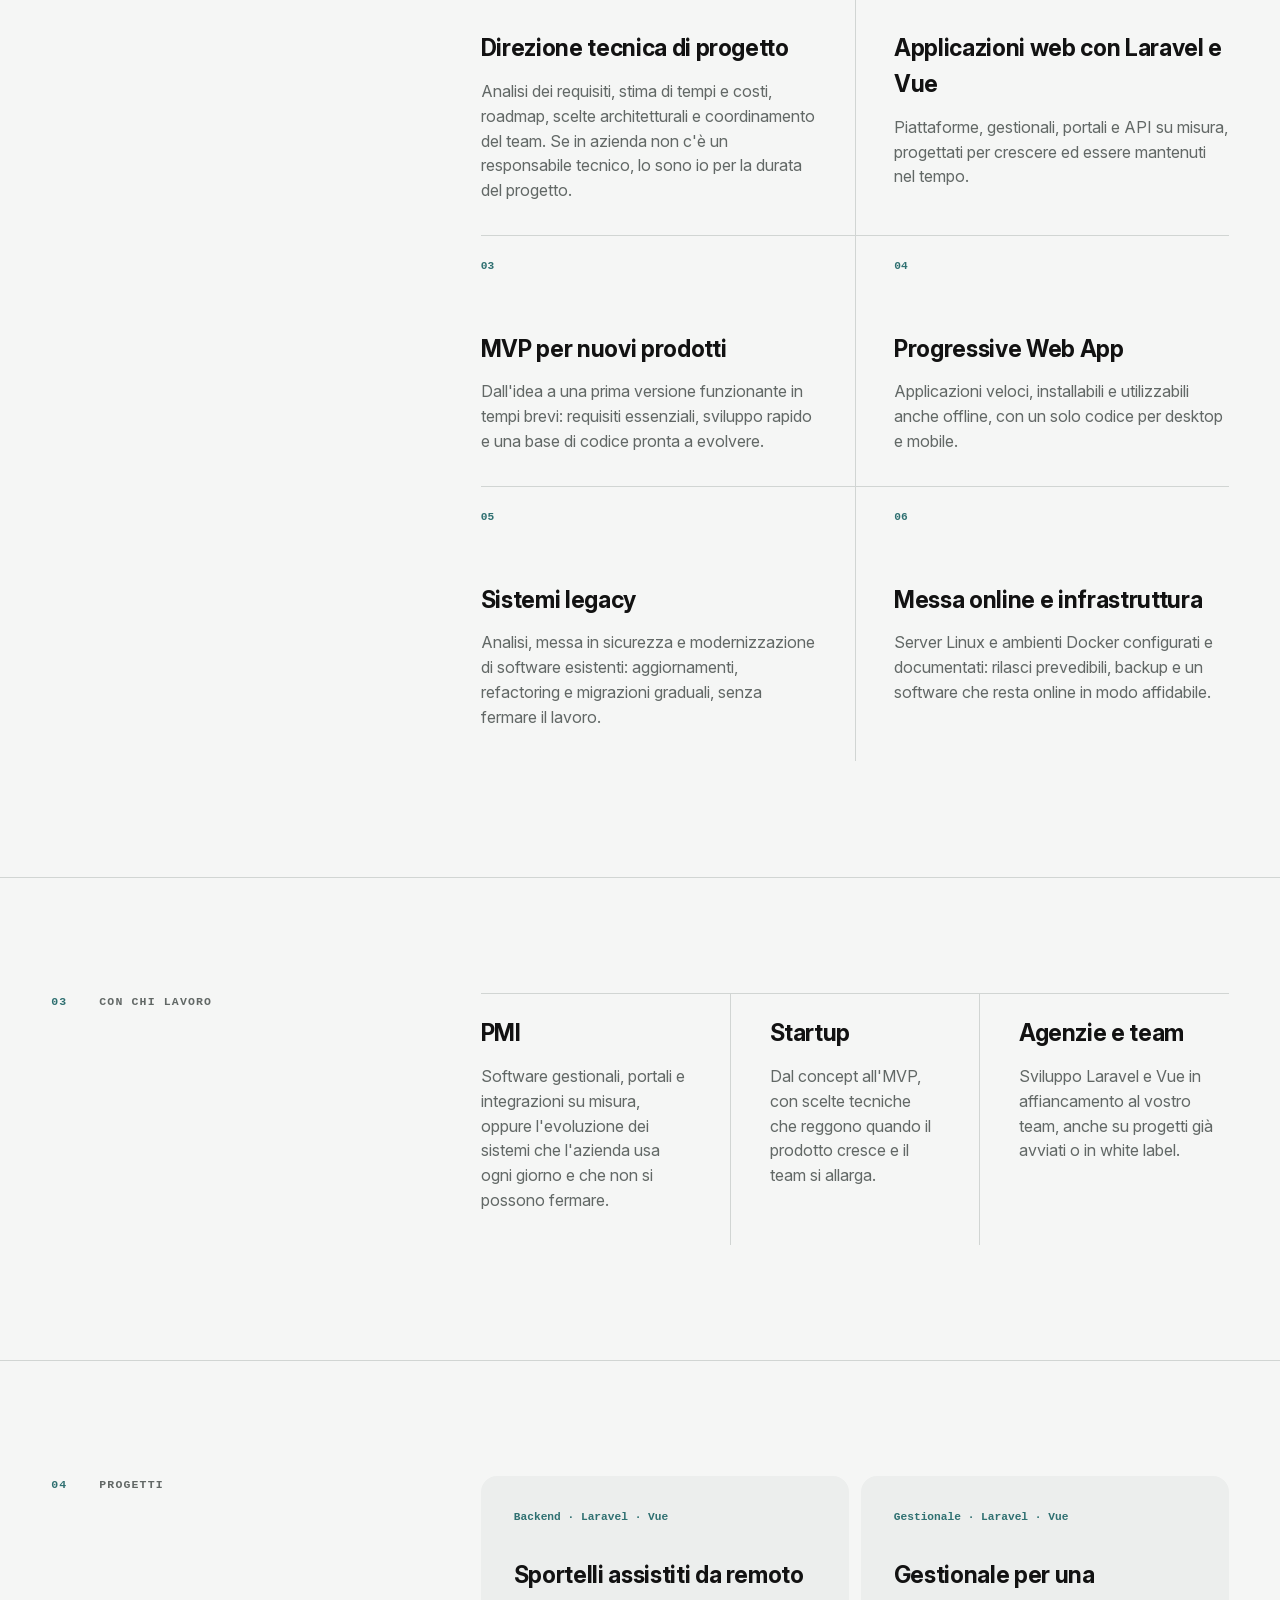
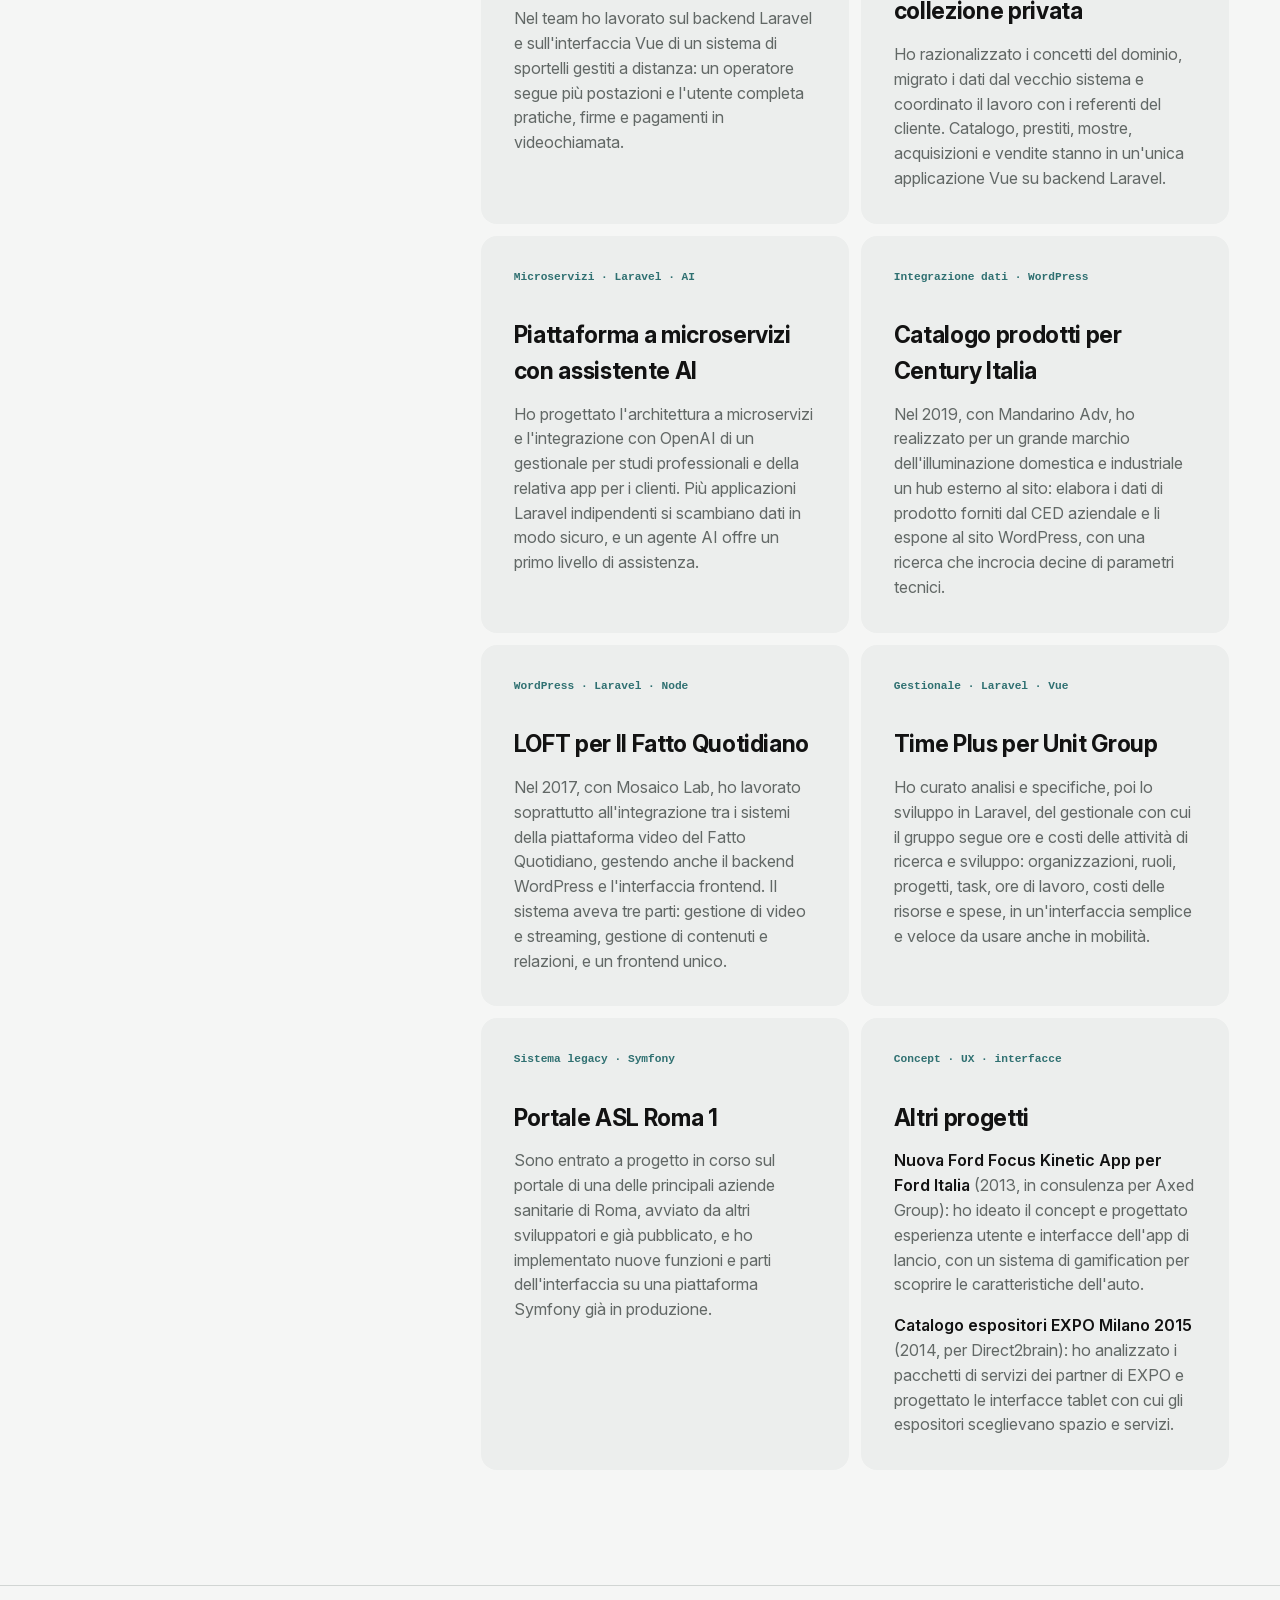
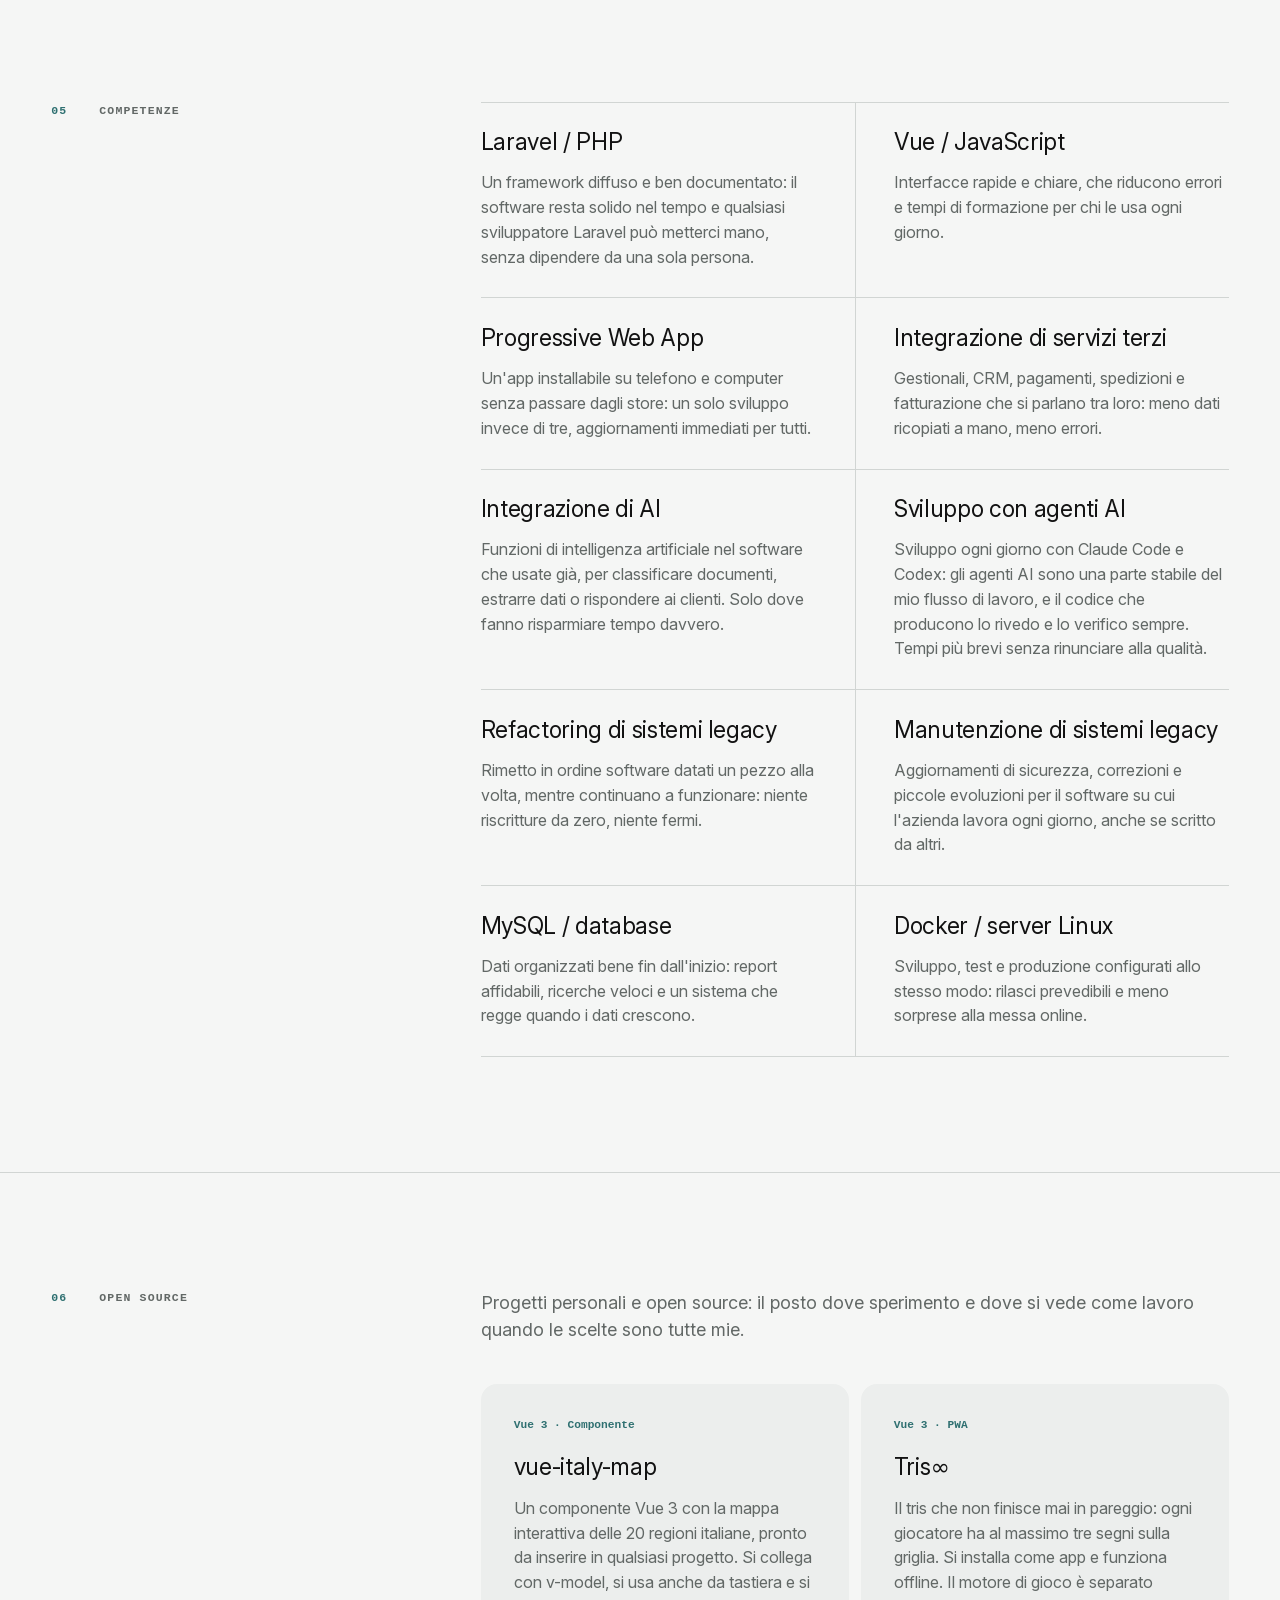
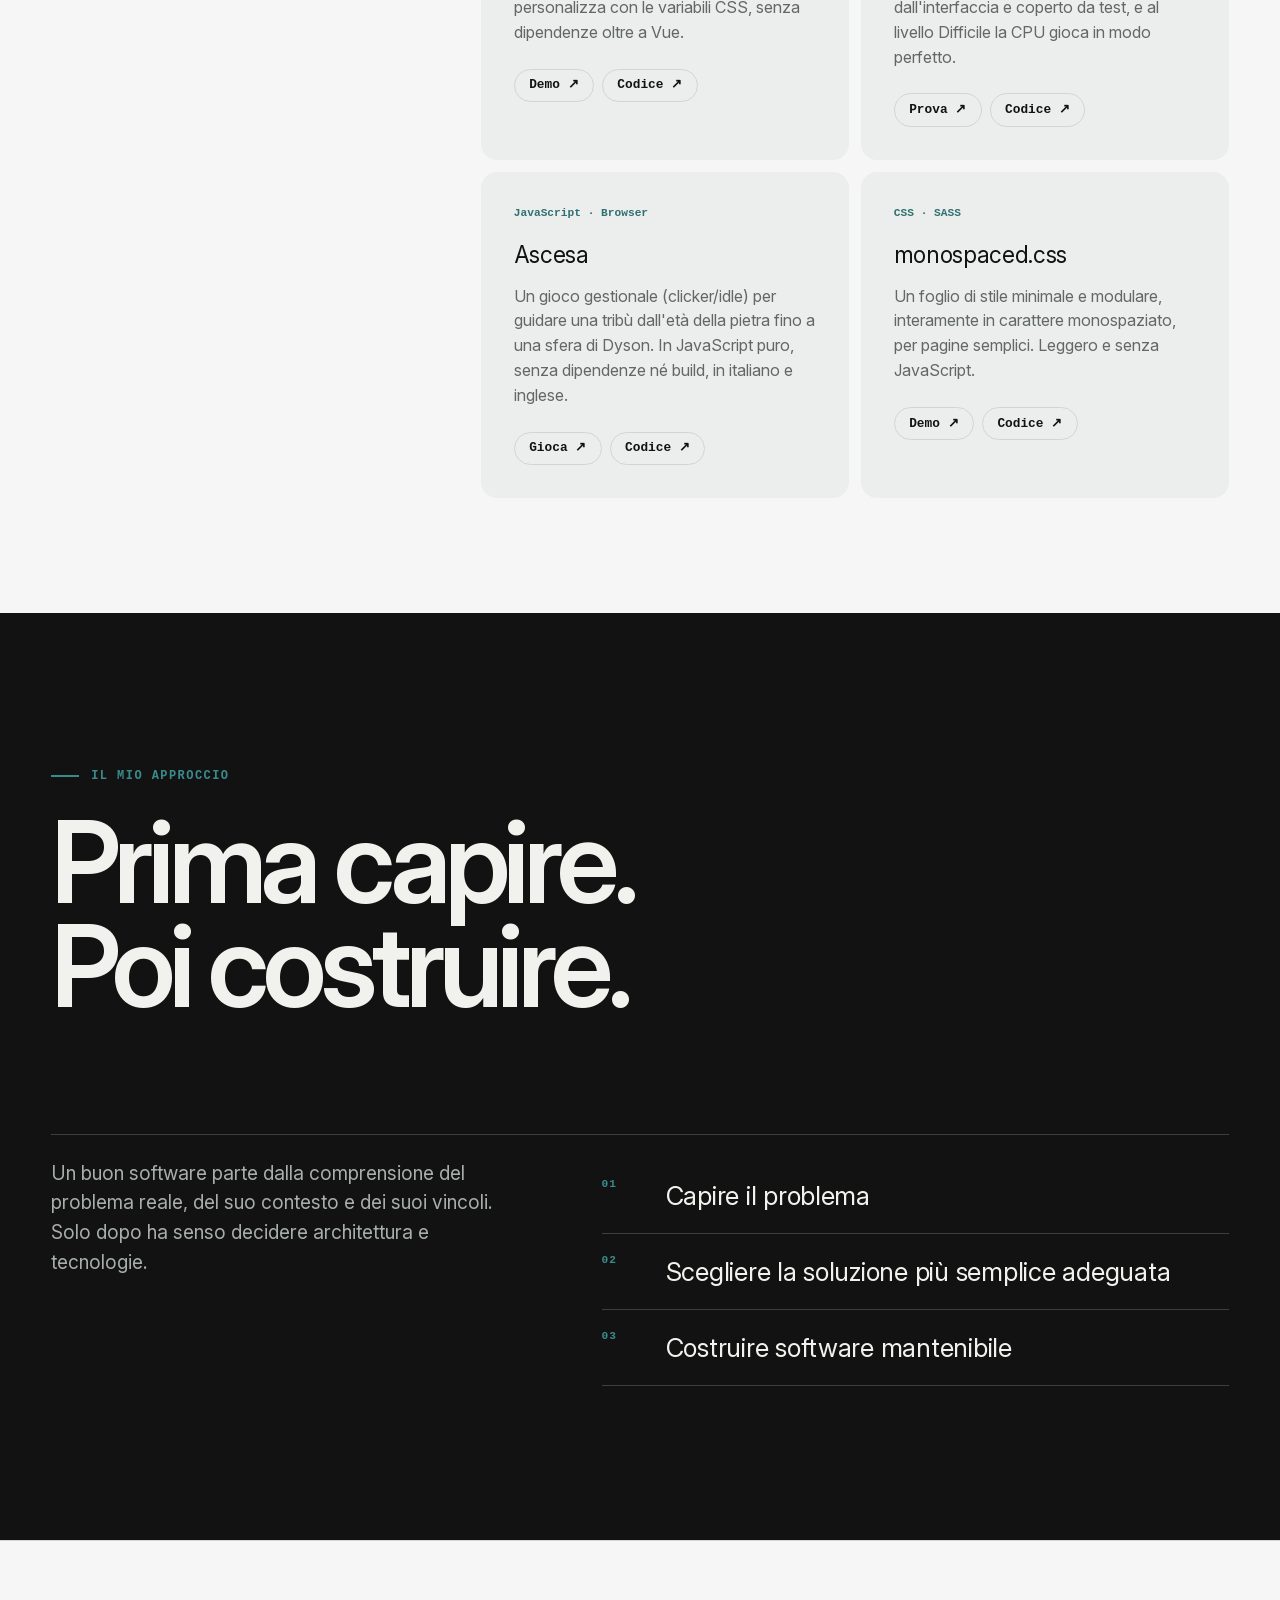
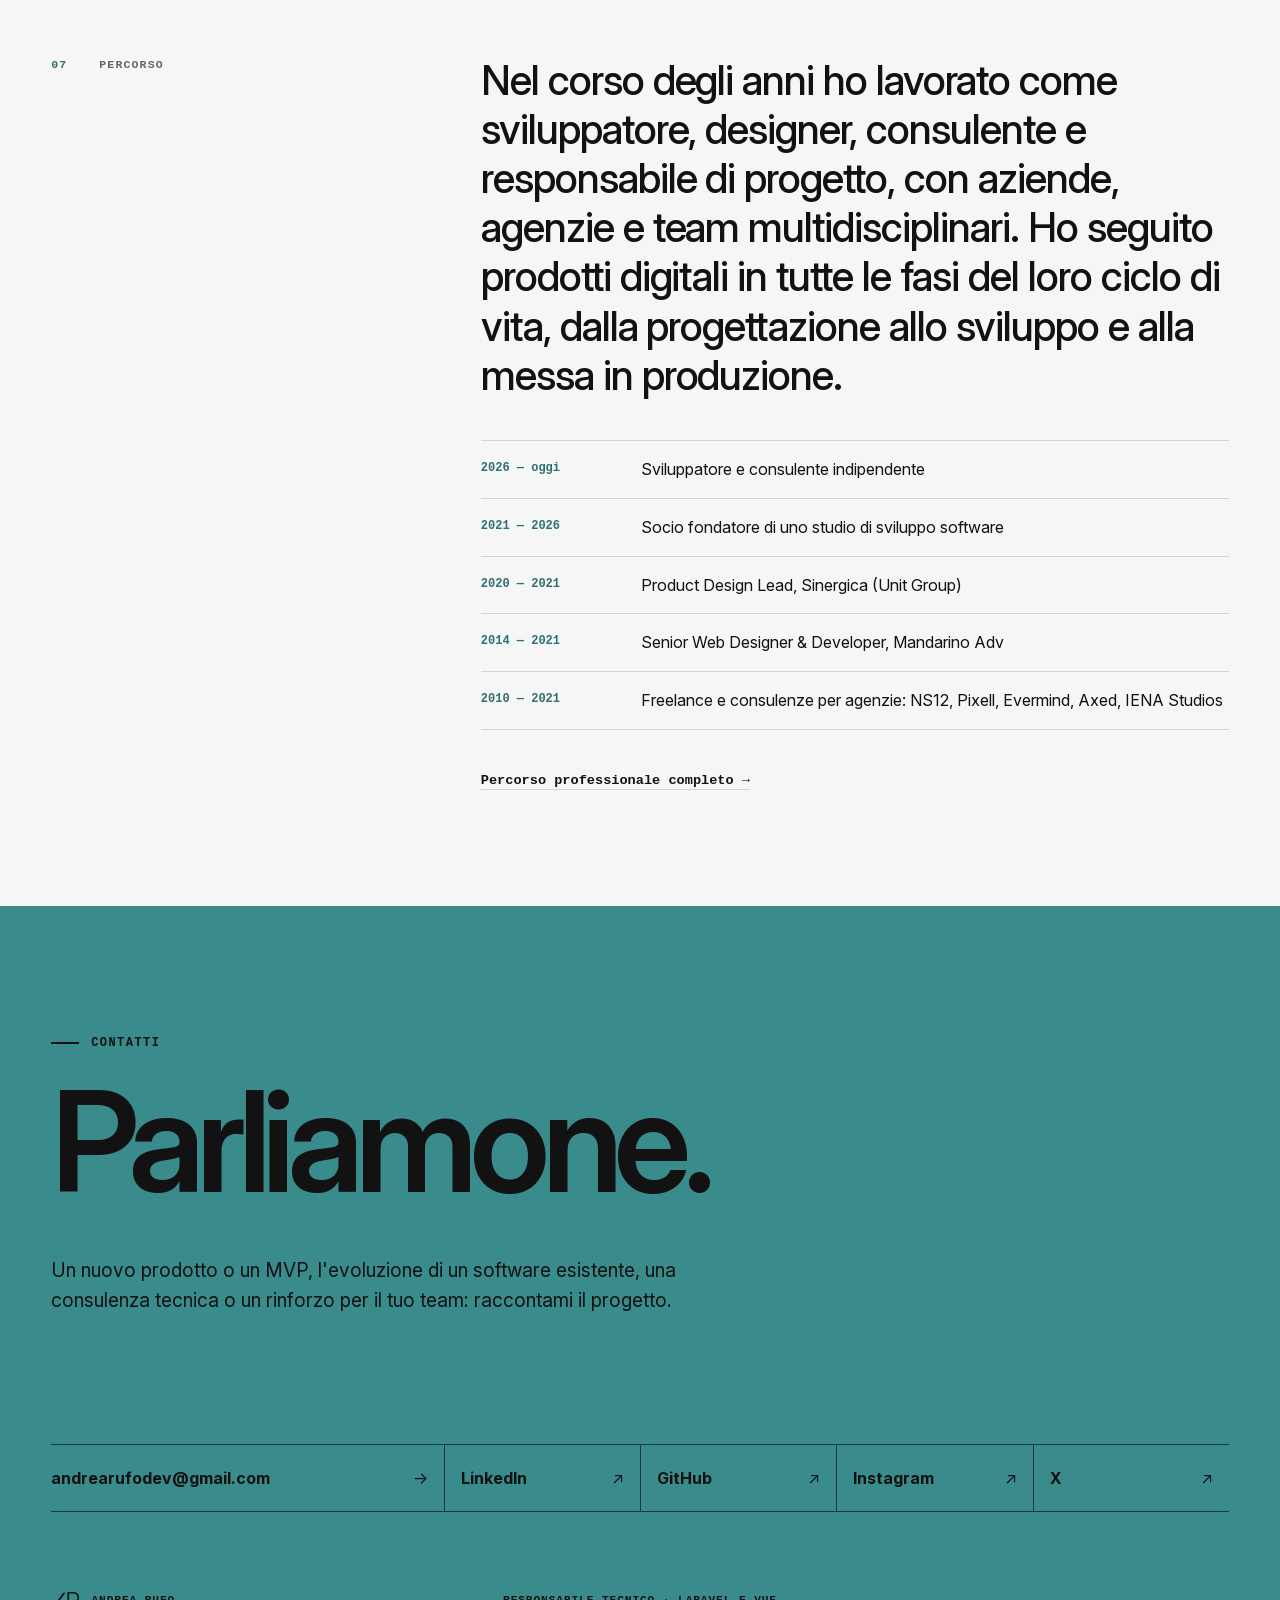
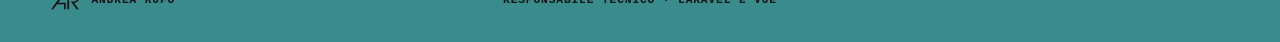
==== commit d03ffea2: "Sportelli assistiti da remoto: anche il lavoro sull'interfaccia Vue Co-Authored-By: Claude Opus 5.5 " ====
--- a/index.html
+++ b/index.html
@@ -168,7 +168,7 @@
           <article class="service">
             <span class="service-number">Backend · Laravel · Vue</span>
             <h3>Sportelli assistiti da remoto</h3>
-            <p>Nel team ho lavorato soprattutto sul backend Laravel di un sistema di sportelli gestiti a distanza: un operatore segue più postazioni e l'utente completa pratiche, firme e pagamenti in videochiamata.</p>
+            <p>Nel team ho lavorato sul backend Laravel e sull'interfaccia Vue di un sistema di sportelli gestiti a distanza: un operatore segue più postazioni e l'utente completa pratiche, firme e pagamenti in videochiamata.</p>
           </article>
           <article class="service">
             <span class="service-number">Gestionale · Laravel · Vue</span>
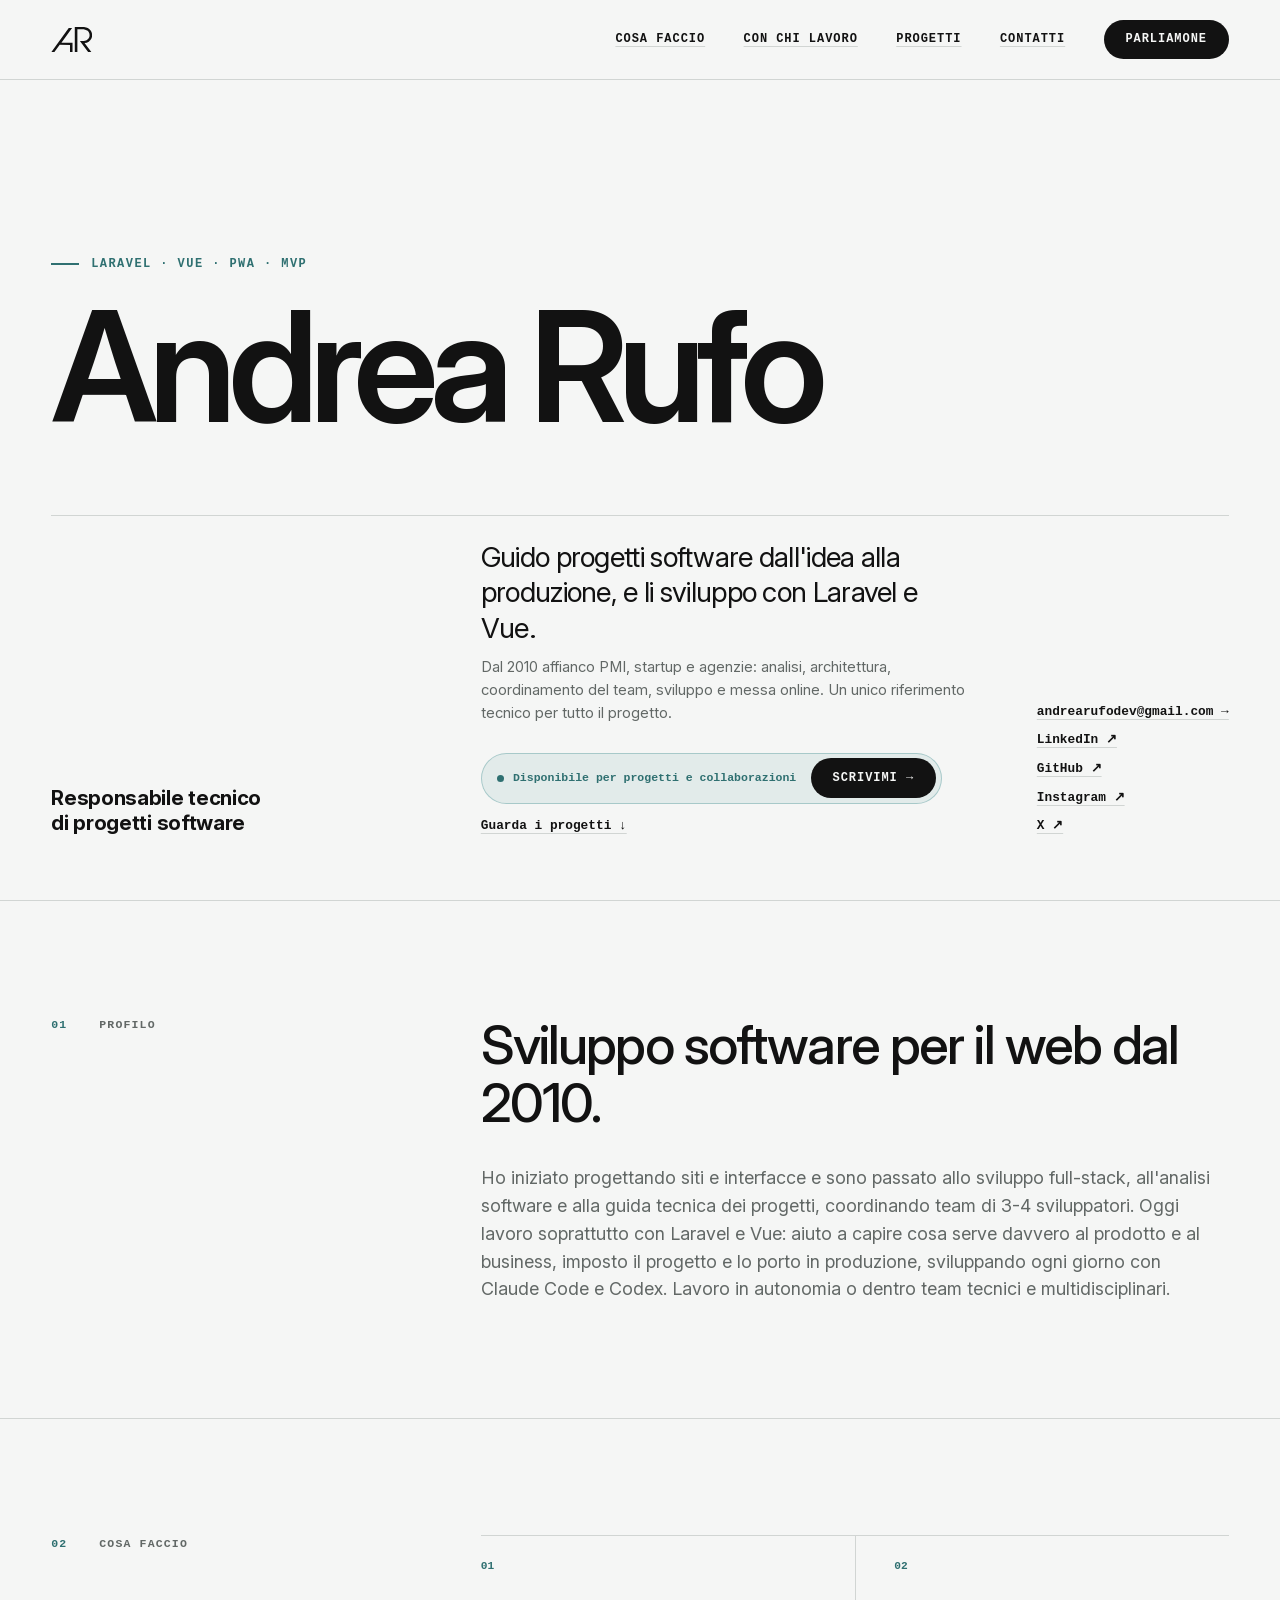
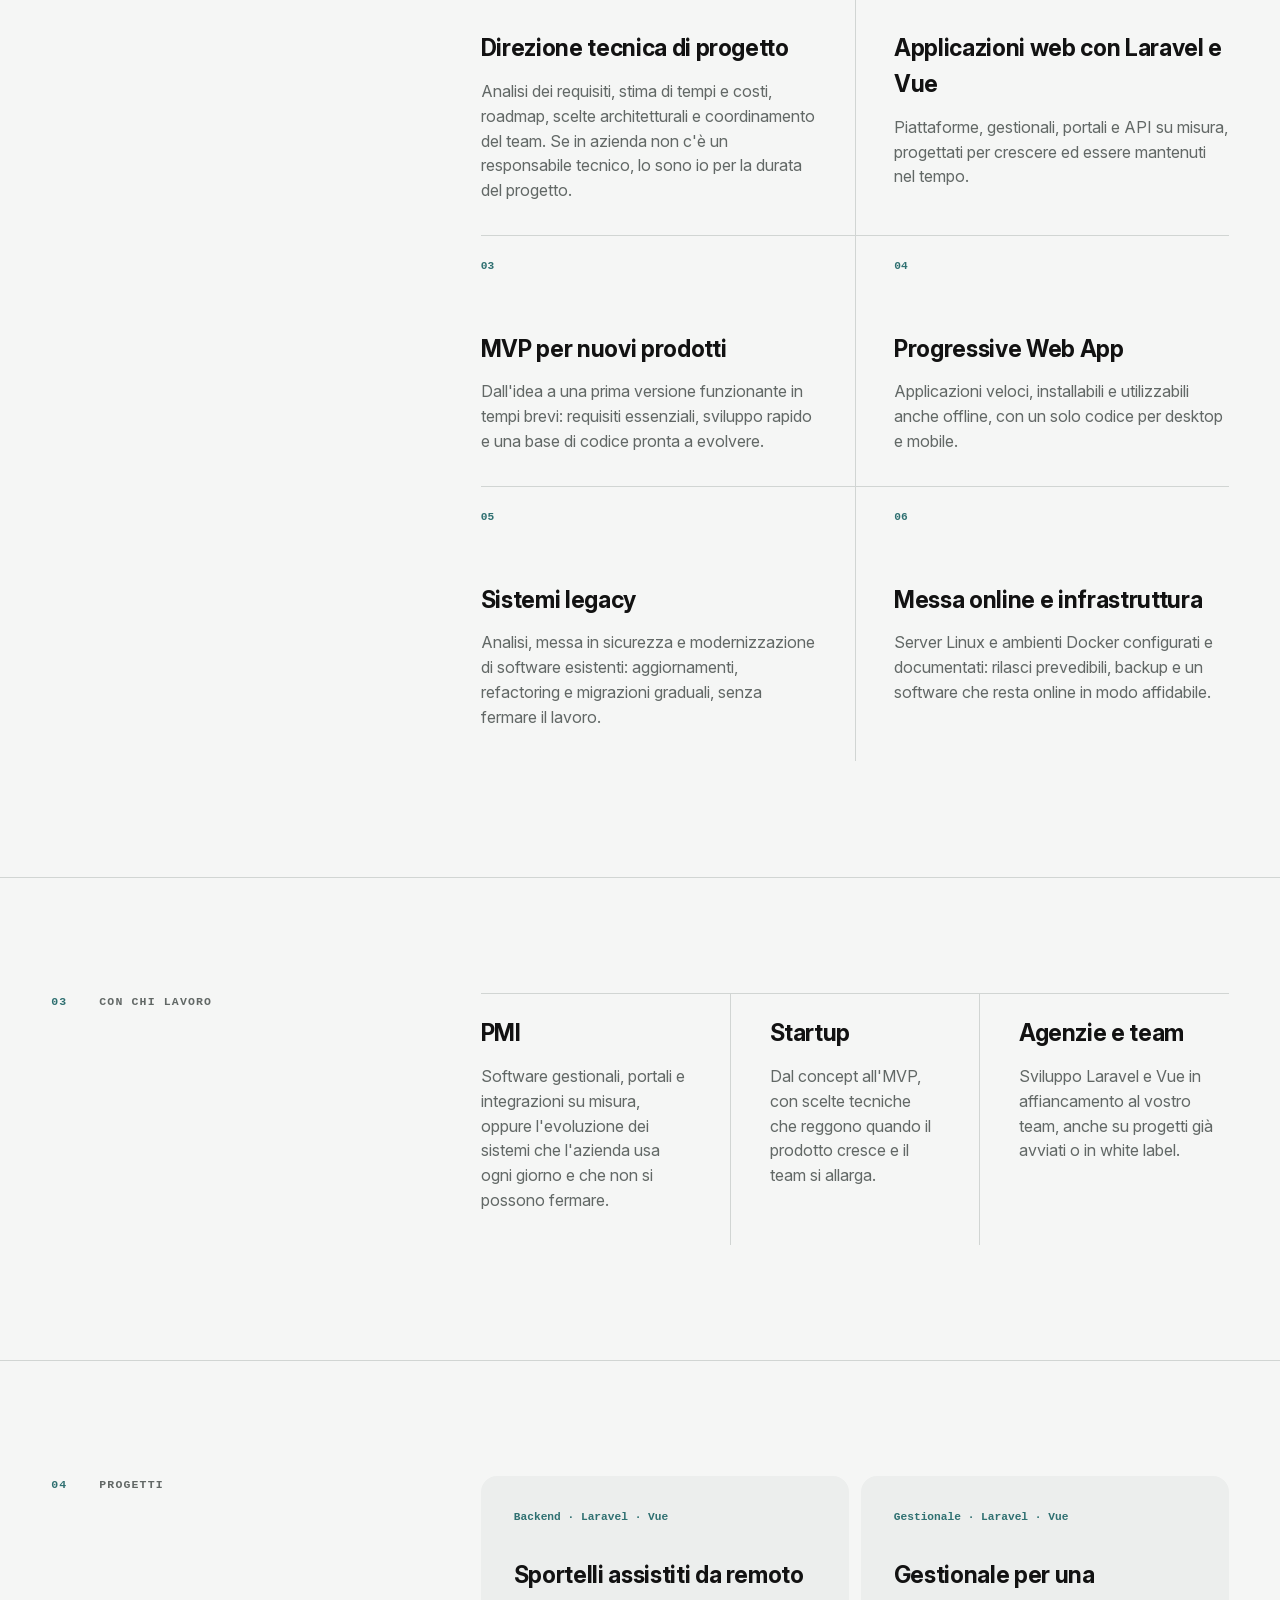
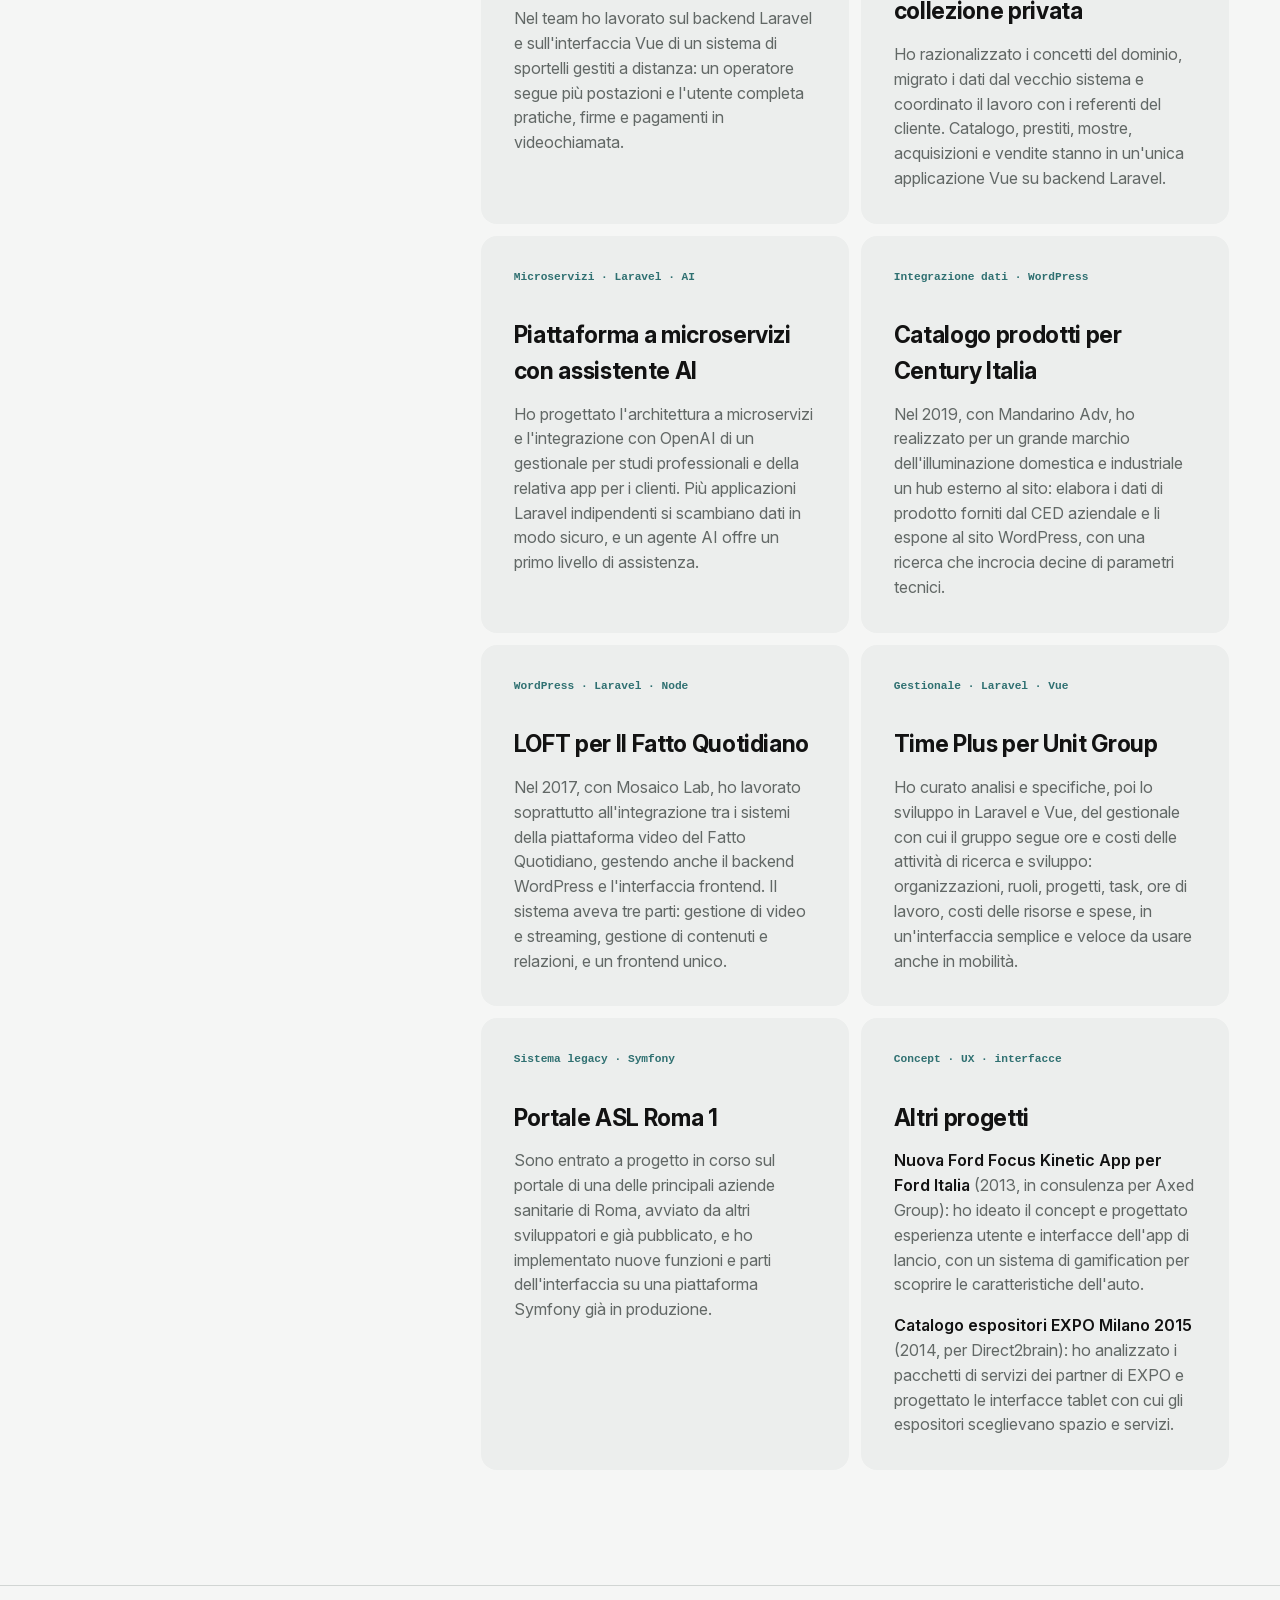
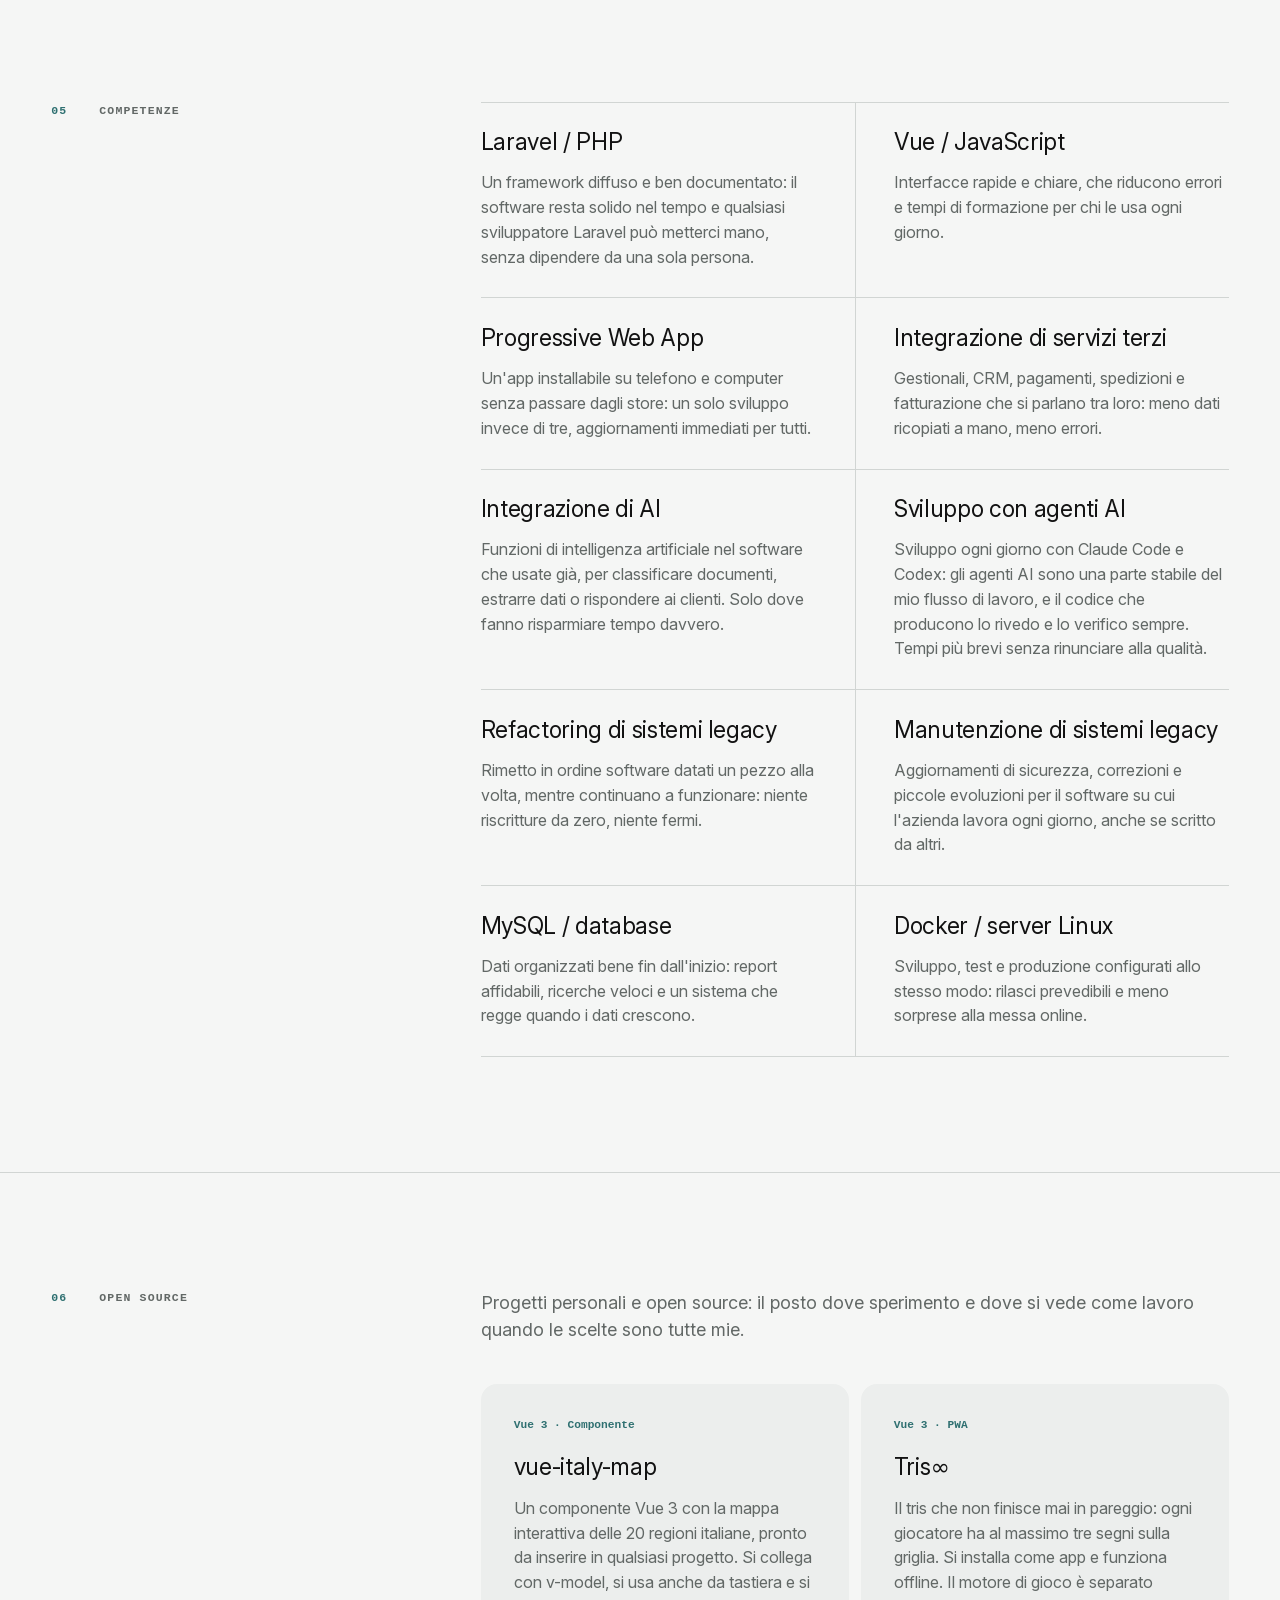
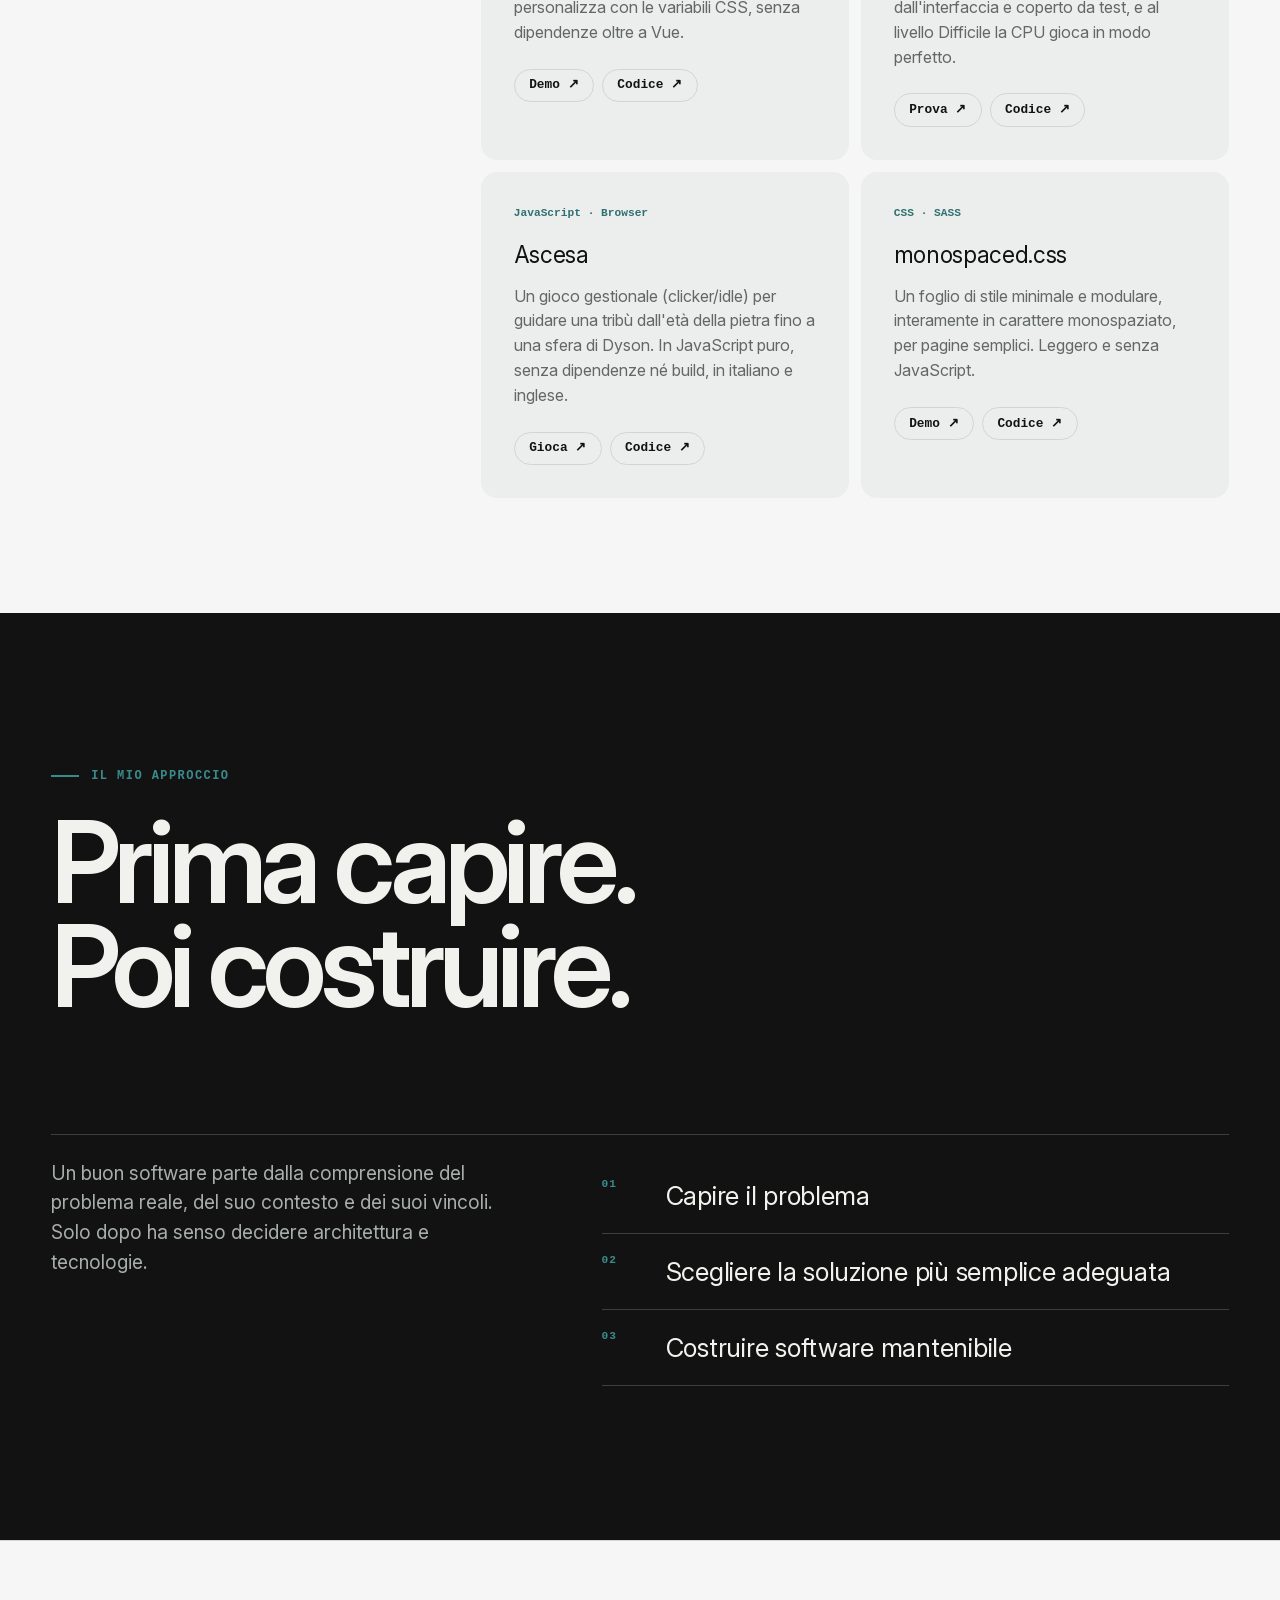
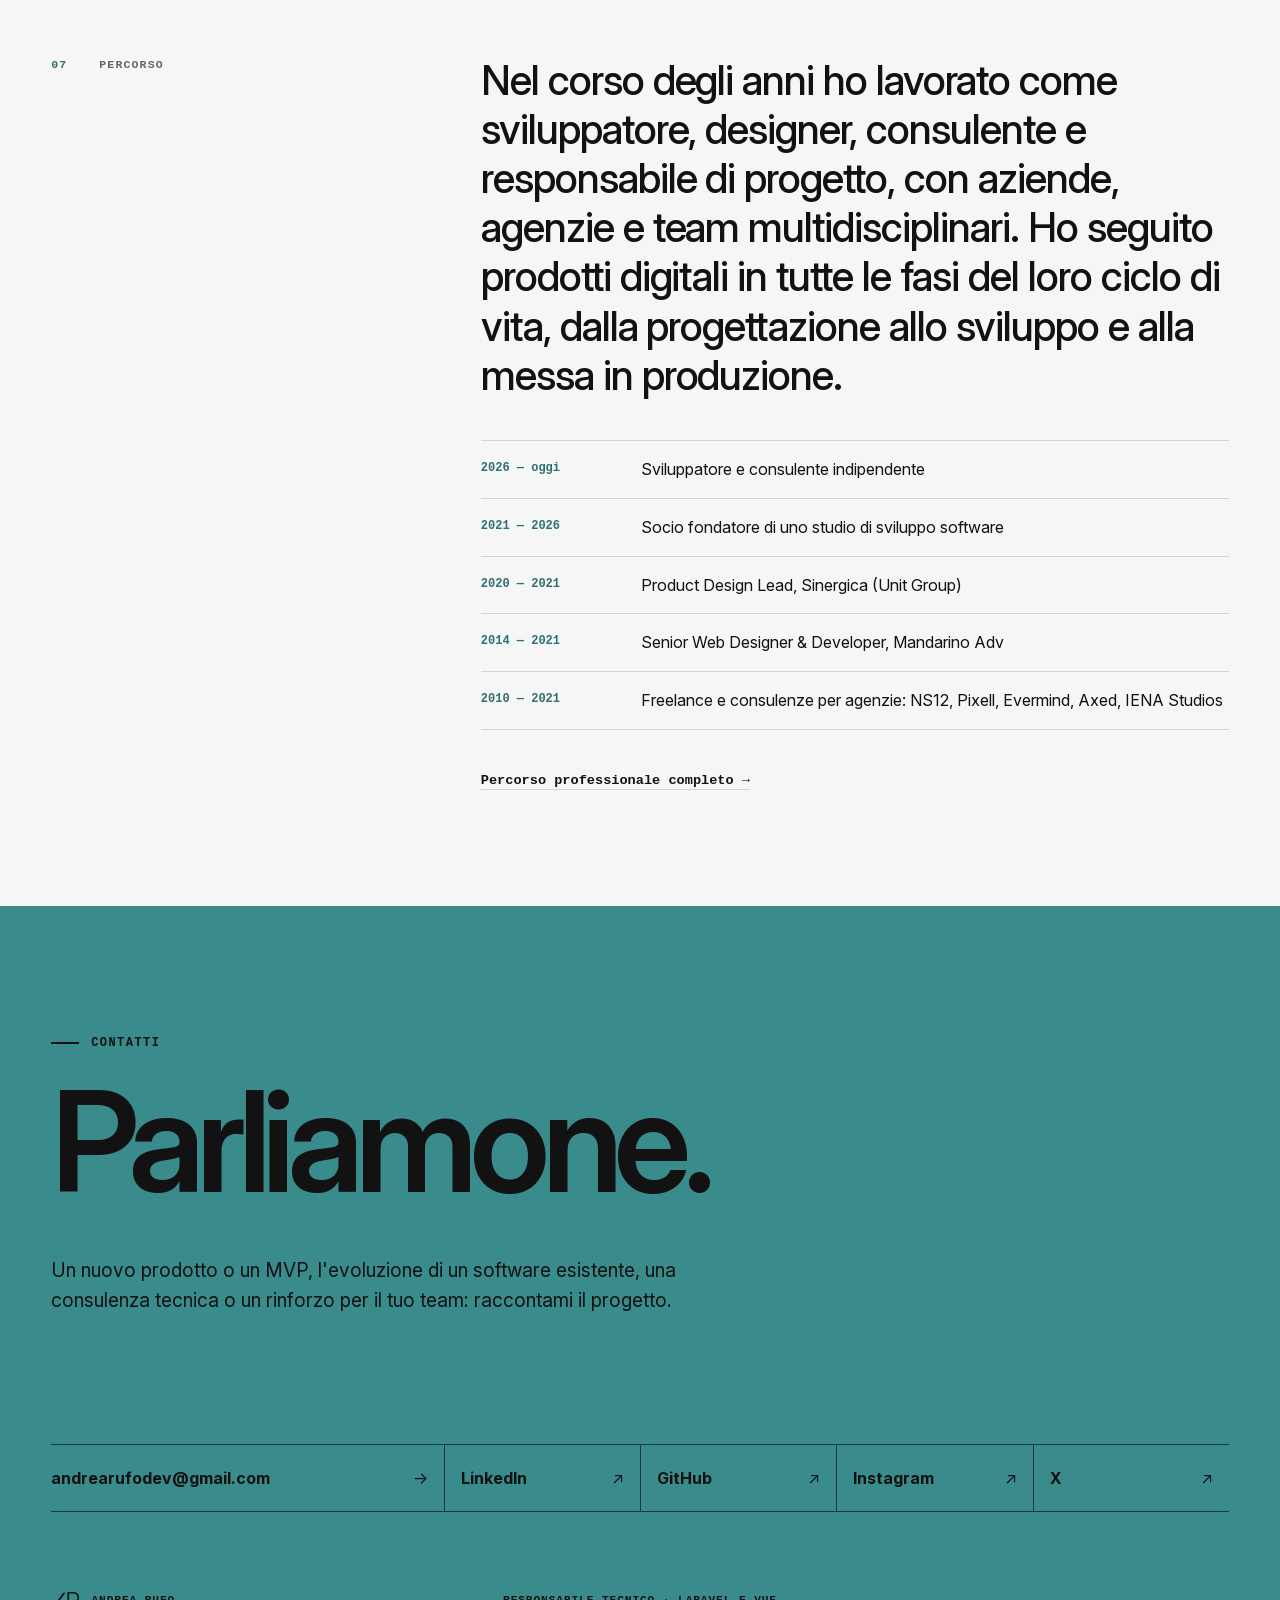
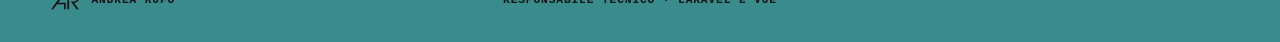
==== commit 09ac8870: "Time Plus: sviluppo in Laravel e Vue Co-Authored-By: Claude Opus 5.5 <noreply@anthropic.com>" ====
--- a/index.html
+++ b/index.html
@@ -193,7 +193,7 @@
           <article class="service">
             <span class="service-number">Gestionale · Laravel · Vue</span>
             <h3>Time Plus per Unit Group</h3>
-            <p>Ho curato analisi e specifiche, poi lo sviluppo in Laravel, del gestionale con cui il gruppo segue ore e costi delle attività di ricerca e sviluppo: organizzazioni, ruoli, progetti, task, ore di lavoro, costi delle risorse e spese, in un'interfaccia semplice e veloce da usare anche in mobilità.</p>
+            <p>Ho curato analisi e specifiche, poi lo sviluppo in Laravel e Vue, del gestionale con cui il gruppo segue ore e costi delle attività di ricerca e sviluppo: organizzazioni, ruoli, progetti, task, ore di lavoro, costi delle risorse e spese, in un'interfaccia semplice e veloce da usare anche in mobilità.</p>
           </article>
           <article class="service">
             <span class="service-number">Sistema legacy · Symfony</span>
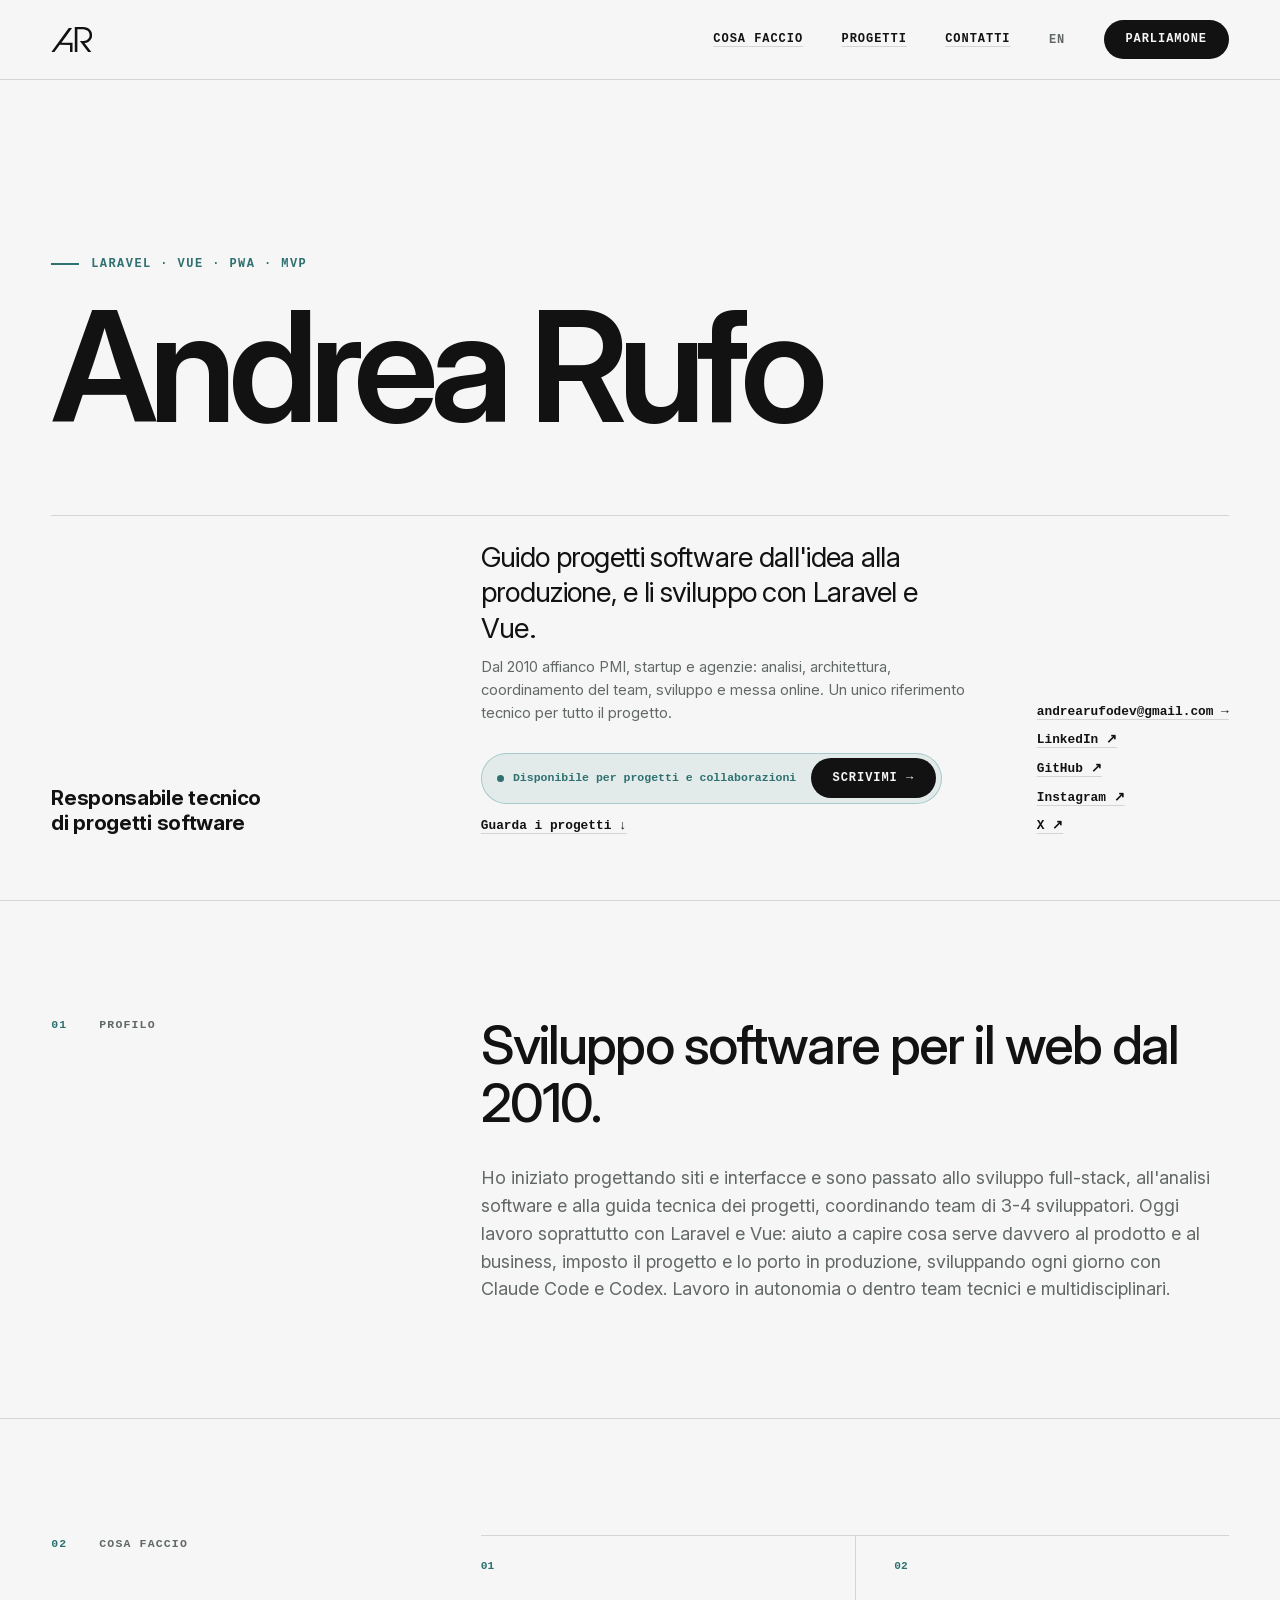
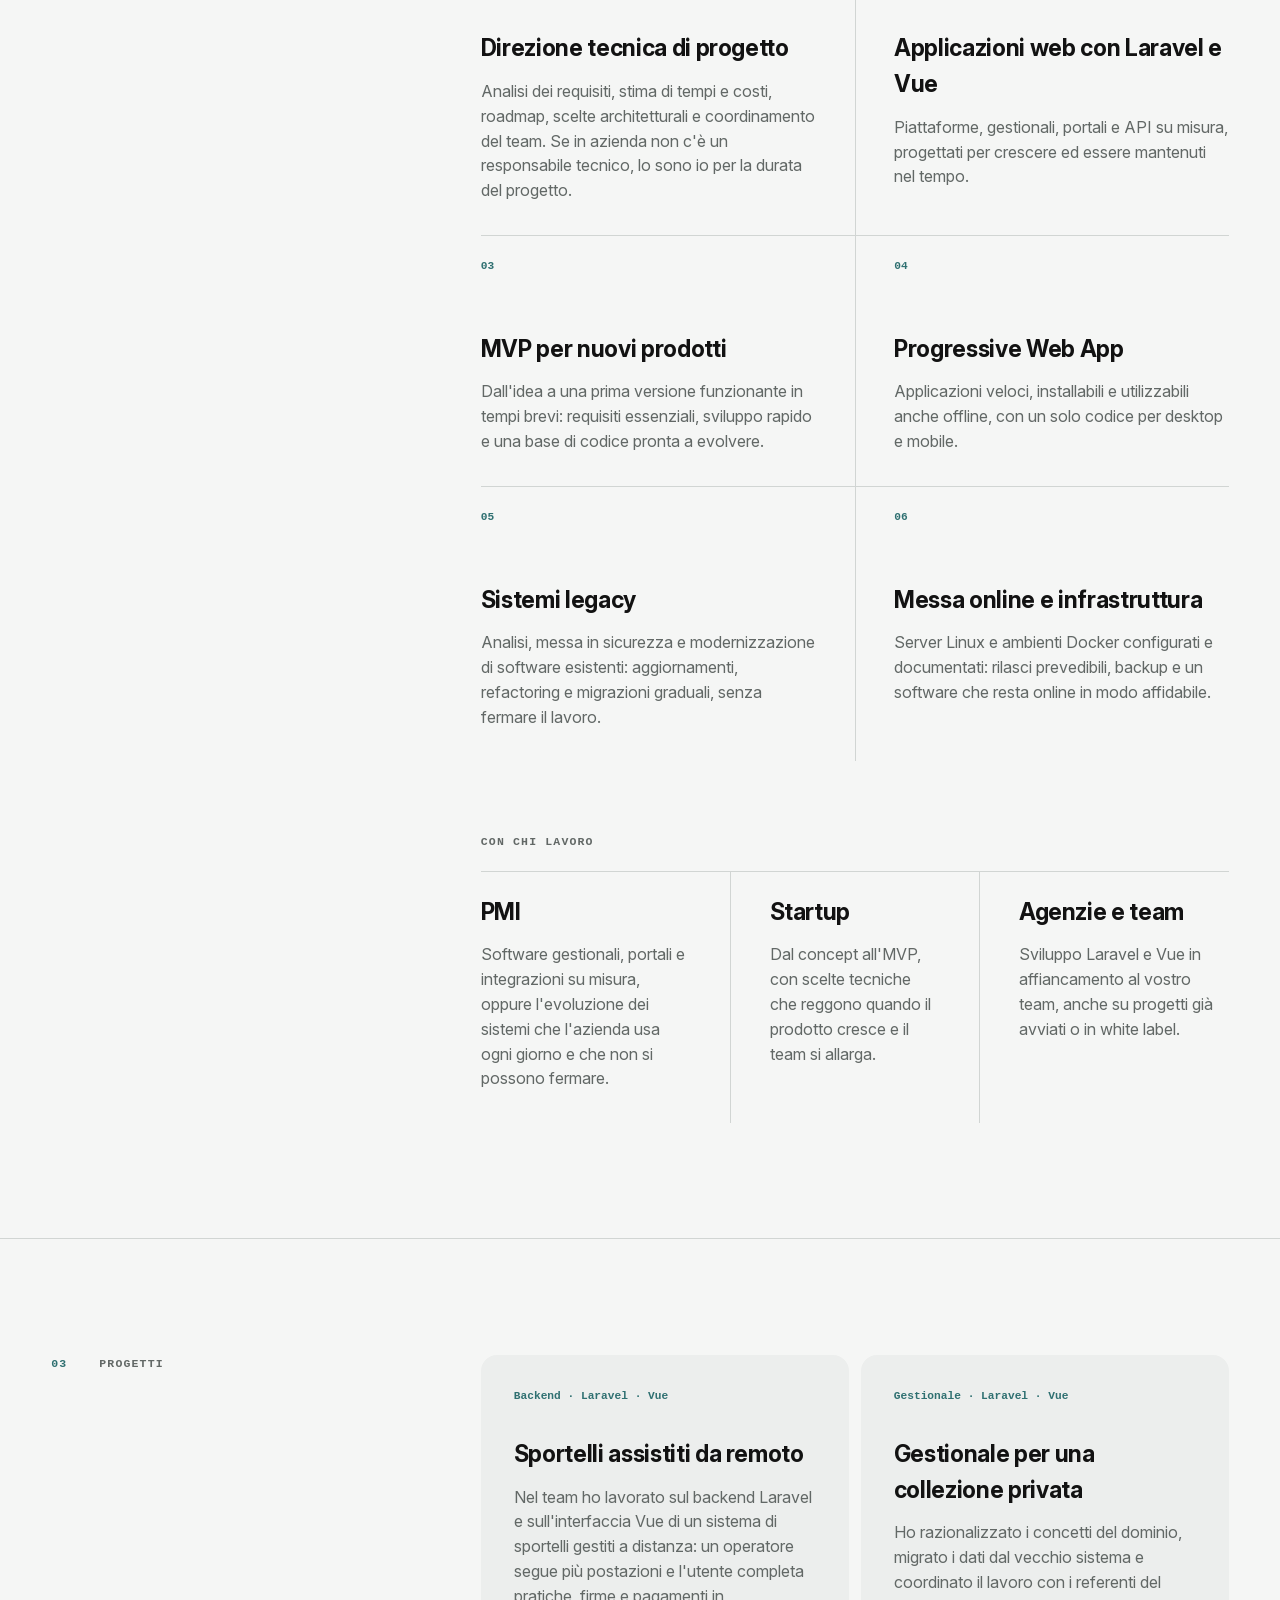
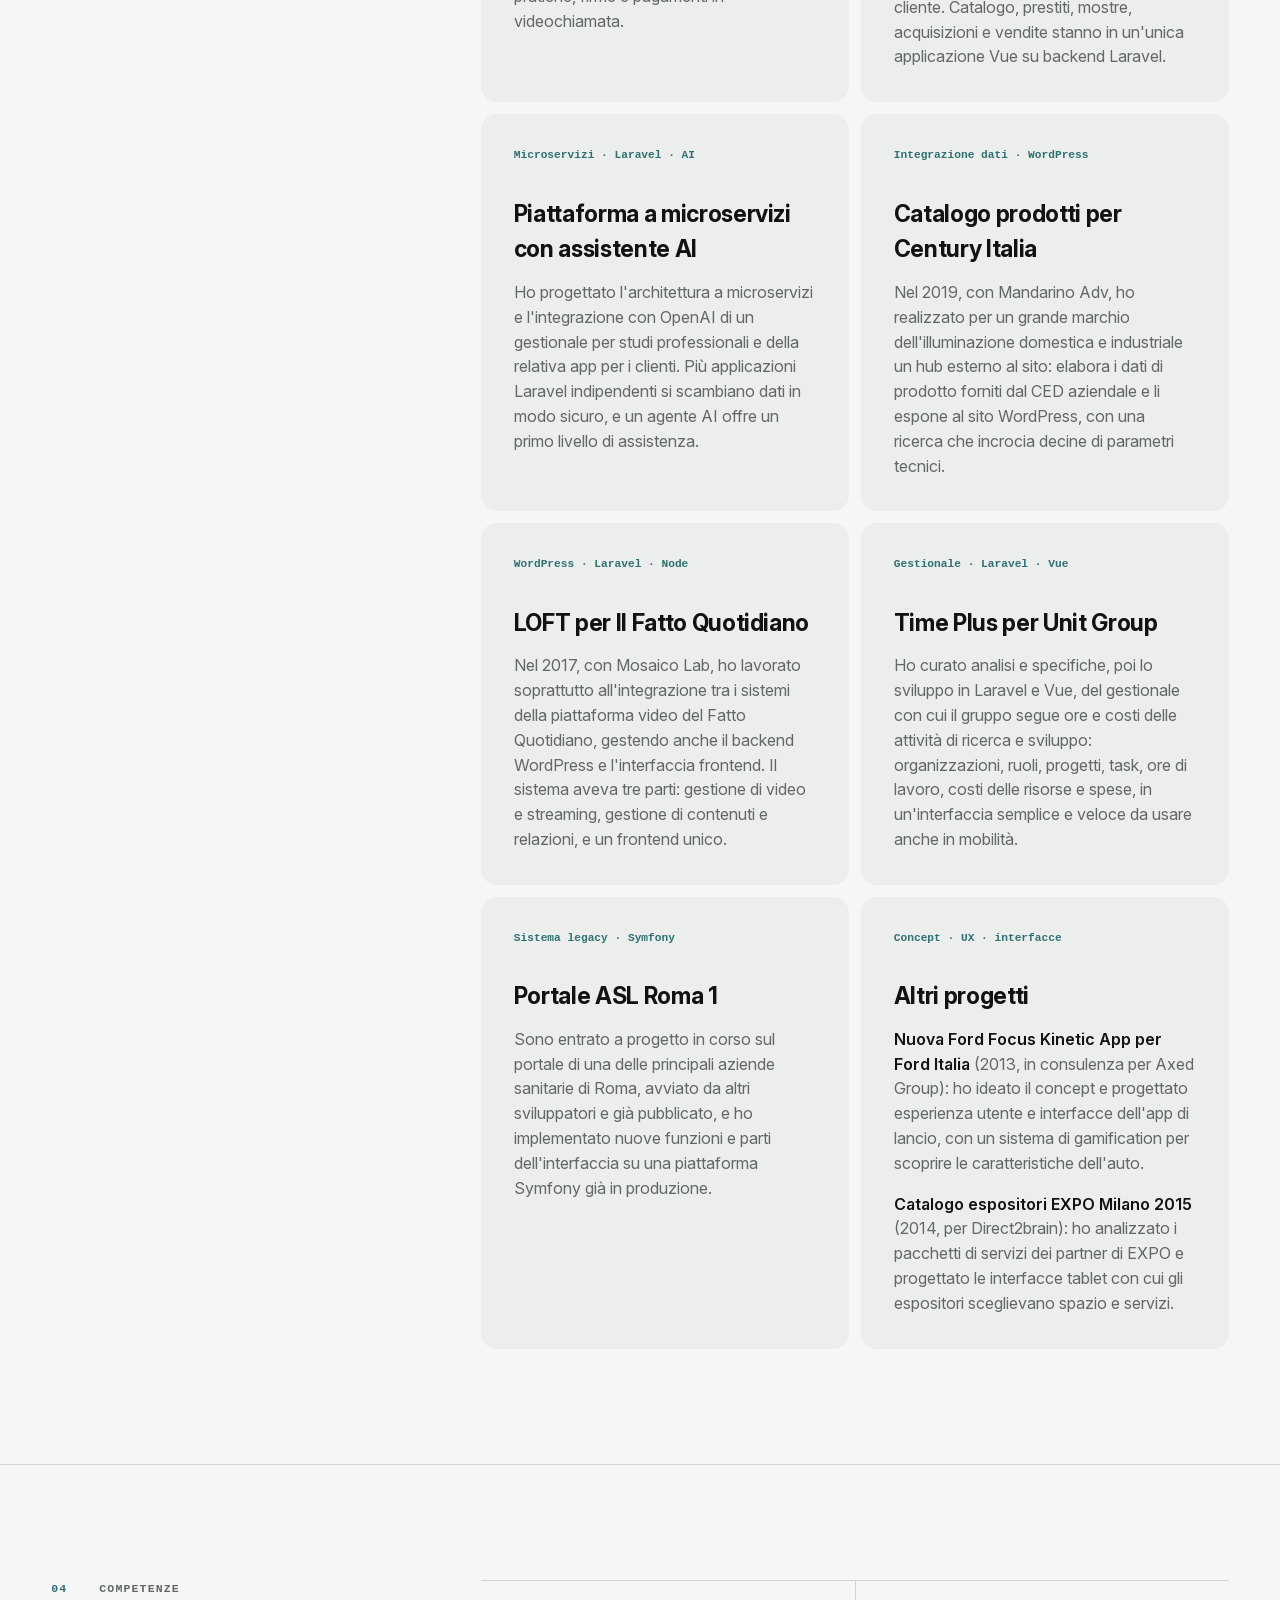
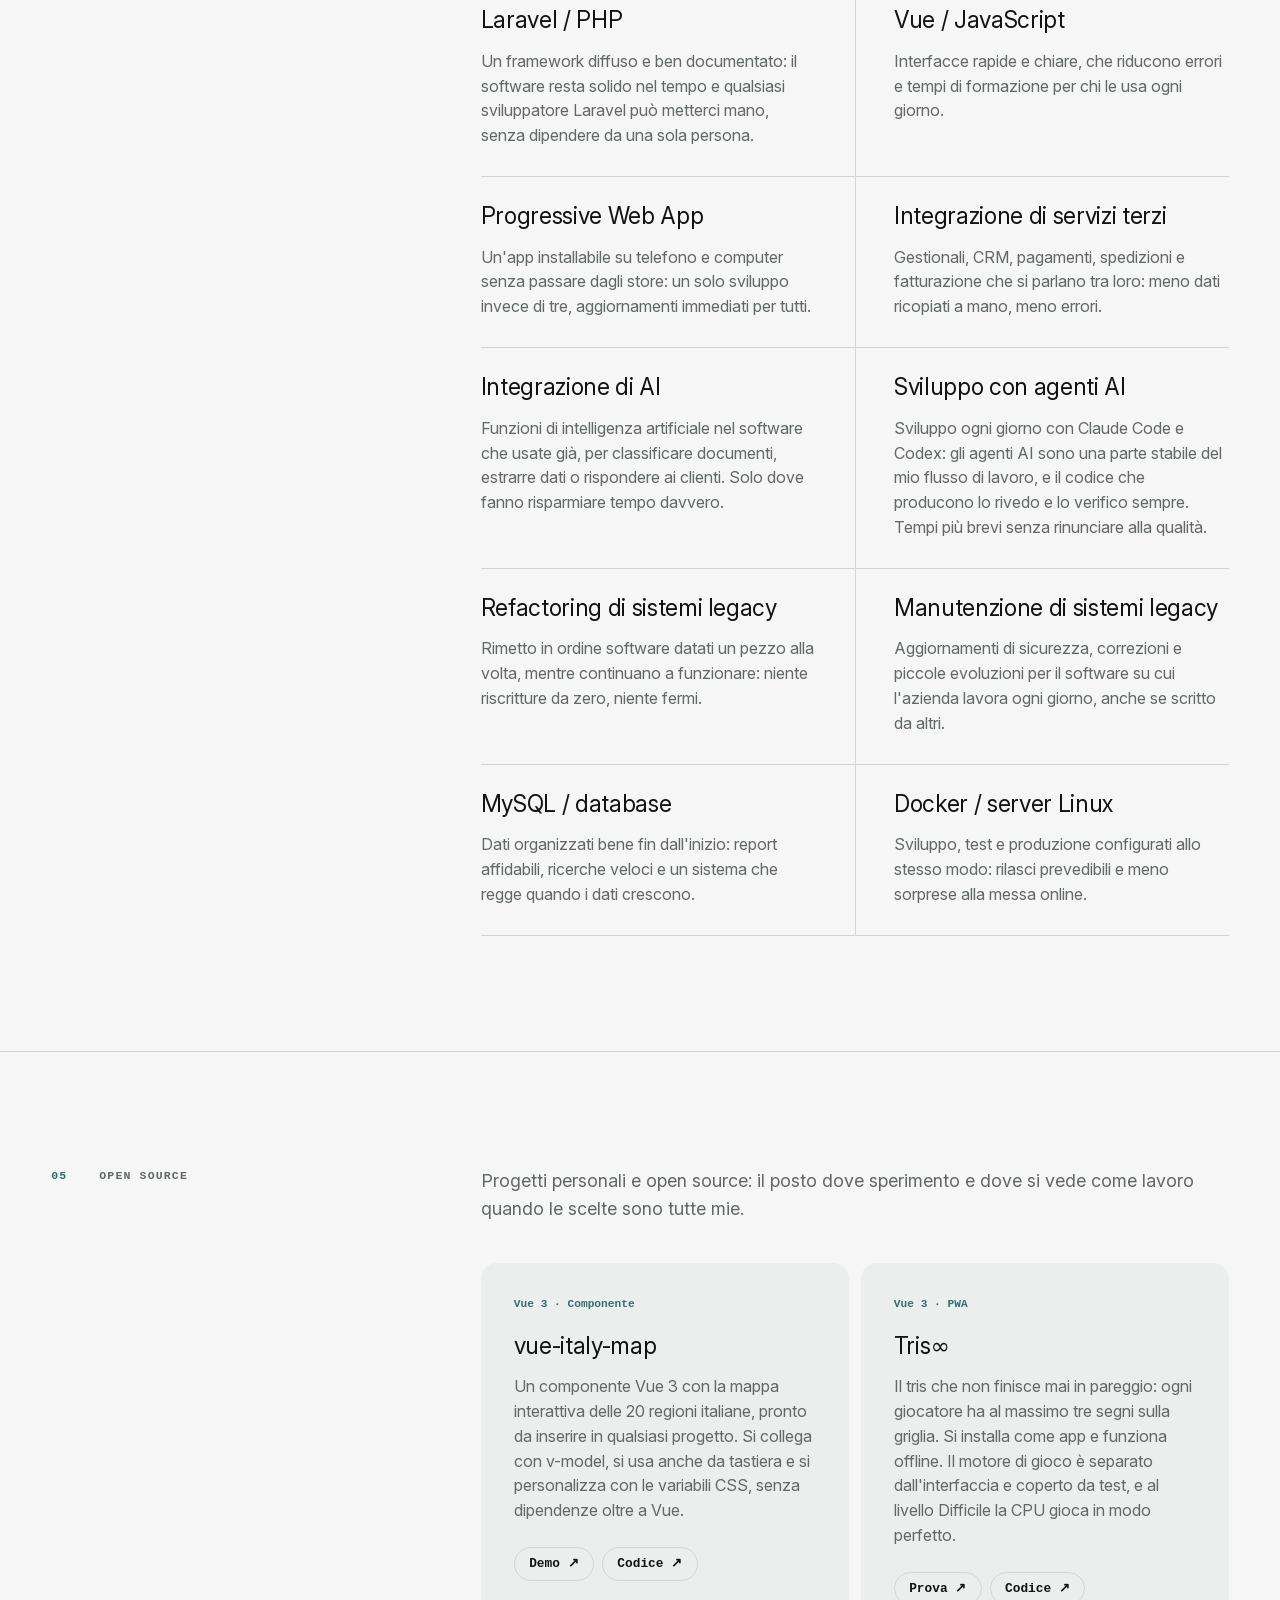
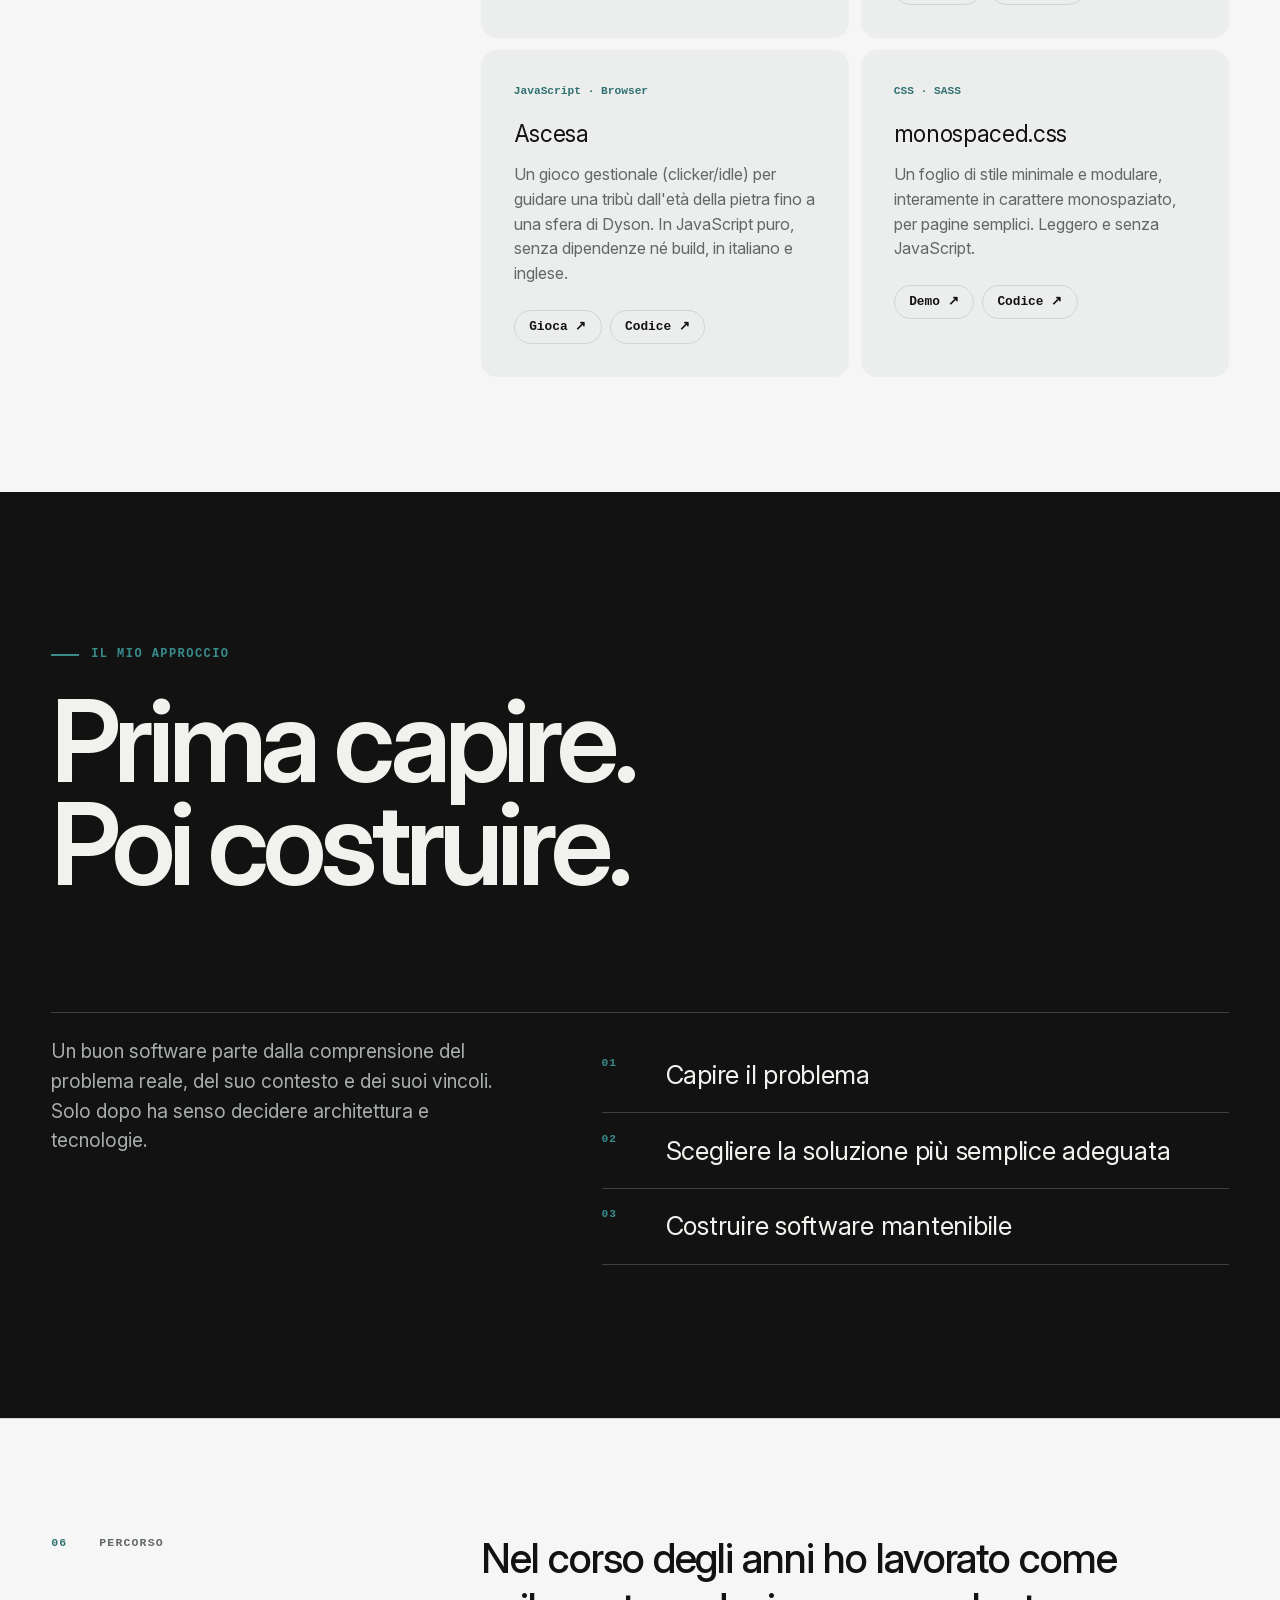
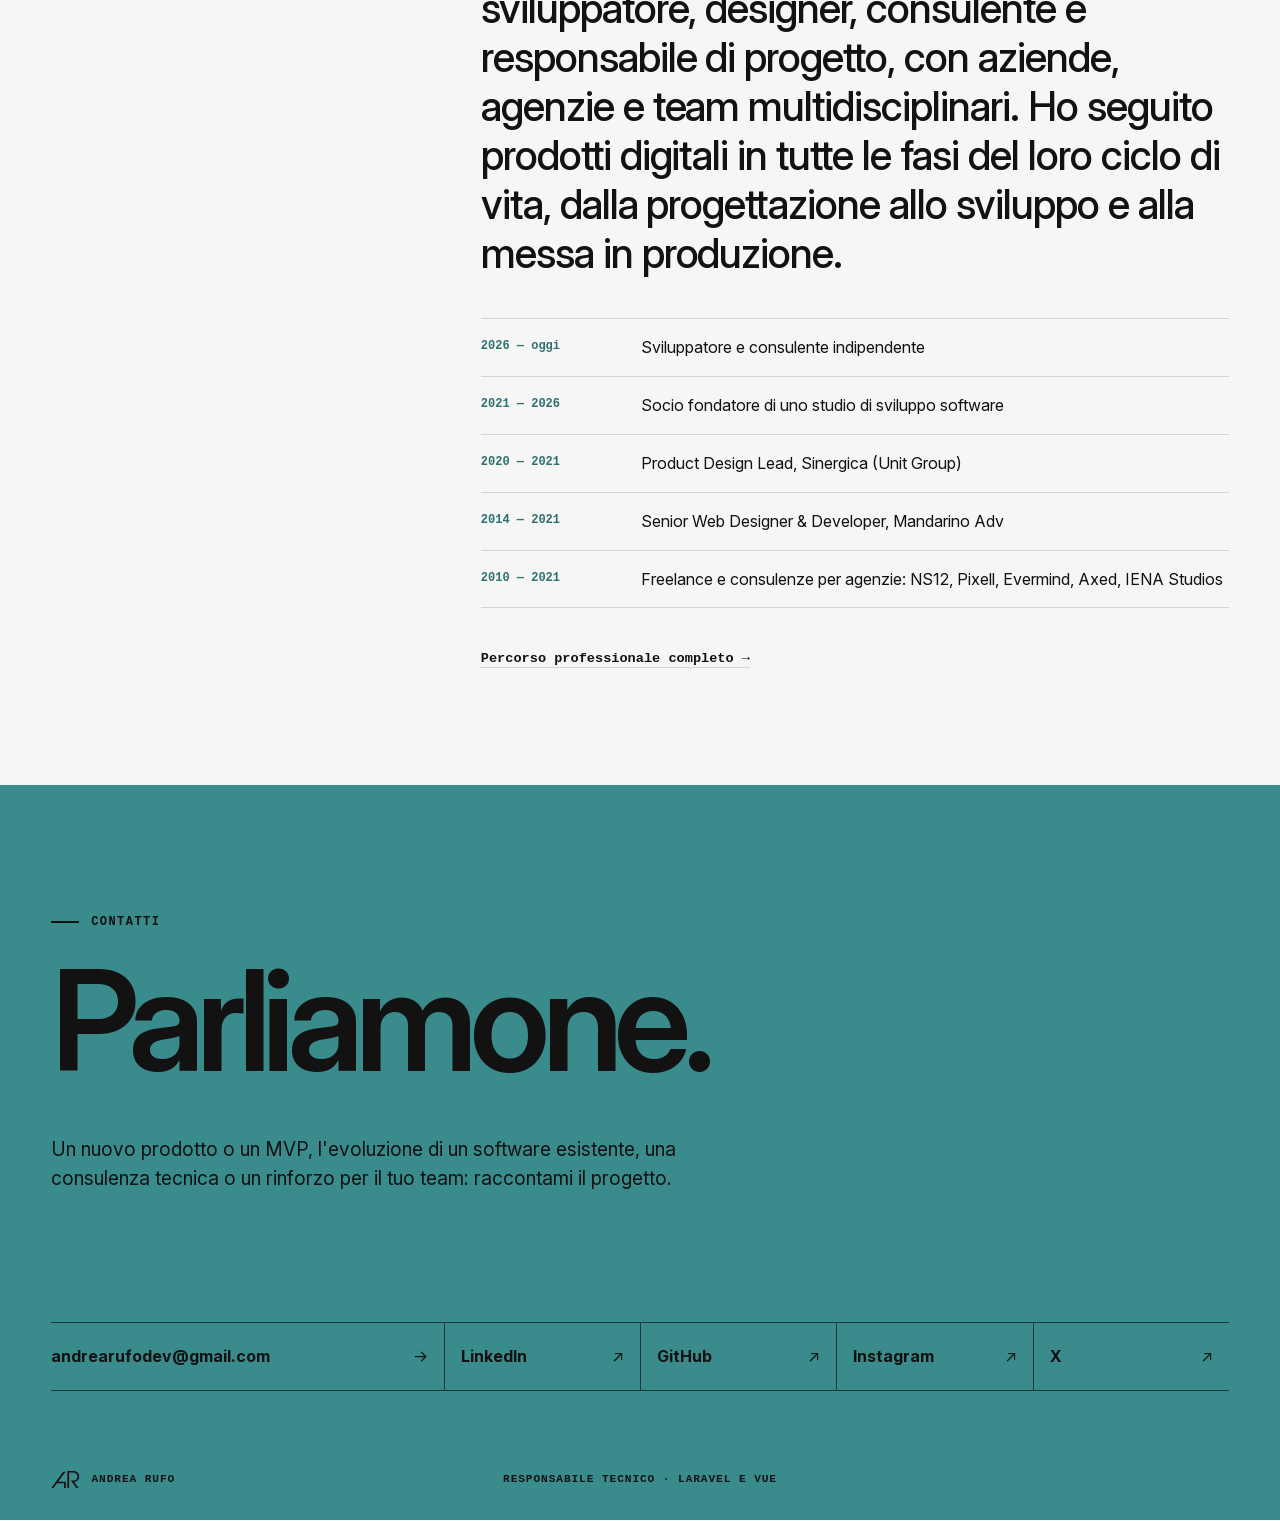
==== commit 62ab56f6: "Versione inglese, Con chi lavoro dentro Cosa faccio, contatore progetti su mobile, sitemap con lastm" ====
--- a/index.html
+++ b/index.html
@@ -7,6 +7,9 @@
   <meta name="theme-color" content="#F5F6F5" media="(prefers-color-scheme: light)">
   <meta name="theme-color" content="#121212" media="(prefers-color-scheme: dark)">
   <link rel="canonical" href="https://rufo.dev/">
+  <link rel="alternate" hreflang="it" href="https://rufo.dev/">
+  <link rel="alternate" hreflang="en" href="https://rufo.dev/en/">
+  <link rel="alternate" hreflang="x-default" href="https://rufo.dev/">
   <link rel="icon" href="/favicon.svg" type="image/svg+xml">
   <link rel="icon" href="/favicon.ico" sizes="any">
   <link rel="apple-touch-icon" href="/apple-touch-icon.png">
@@ -24,7 +27,7 @@
   <meta name="twitter:description" content="Guida tecnica e sviluppo di progetti software con Laravel e Vue.">
   <meta name="twitter:image" content="https://rufo.dev/og-image.png?v=2">
   <link rel="preload" href="fonts/inter-variable.woff2" as="font" type="font/woff2" crossorigin>
-  <link rel="stylesheet" href="css/style.css?v=202611201416">
+  <link rel="stylesheet" href="css/style.css?v=202611271025">
   <title>Andrea Rufo — Progetti software con Laravel e Vue, dall'idea alla produzione</title>
   <script type="application/ld+json">
     {
@@ -54,10 +57,10 @@
       <a class="mark" href="#top" aria-label="Andrea Rufo, torna all'inizio"><svg viewBox="0 0 270 168" aria-hidden="true"><use href="#ar"/></svg></a>
       <ul class="nav-links">
         <li><a href="#services">Cosa faccio</a></li>
-        <li><a href="#clients">Con chi lavoro</a></li>
         <li><a href="#work">Progetti</a></li>
         <li><a href="#contact">Contatti</a></li>
       </ul>
+      <a class="lang" href="/en/" hreflang="en" lang="en" aria-label="English version">EN</a>
       <a class="btn btn-primary nav-cta" href="mailto:andrearufodev@gmail.com">Parliamone</a>
     </nav>
   </header>
@@ -106,64 +109,63 @@
     <section class="section shell" id="services" aria-labelledby="services-label">
       <div class="section-grid">
         <h2 class="section-label" id="services-label"><span>02</span> Cosa faccio</h2>
-        <div class="services">
-          <article class="service">
-            <span class="service-number">01</span>
-            <h3>Direzione tecnica di progetto</h3>
-            <p>Analisi dei requisiti, stima di tempi e costi, roadmap, scelte architetturali e coordinamento del team. Se in azienda non c'è un responsabile tecnico, lo sono io per la durata del progetto.</p>
-          </article>
-          <article class="service">
-            <span class="service-number">02</span>
-            <h3>Applicazioni web con Laravel e Vue</h3>
-            <p>Piattaforme, gestionali, portali e API su misura, progettati per crescere ed essere mantenuti nel tempo.</p>
-          </article>
-          <article class="service">
-            <span class="service-number">03</span>
-            <h3>MVP per nuovi prodotti</h3>
-            <p>Dall'idea a una prima versione funzionante in tempi brevi: requisiti essenziali, sviluppo rapido e una base di codice pronta a evolvere.</p>
-          </article>
-          <article class="service">
-            <span class="service-number">04</span>
-            <h3>Progressive Web App</h3>
-            <p>Applicazioni veloci, installabili e utilizzabili anche offline, con un solo codice per desktop e mobile.</p>
-          </article>
-          <article class="service">
-            <span class="service-number">05</span>
-            <h3>Sistemi legacy</h3>
-            <p>Analisi, messa in sicurezza e modernizzazione di software esistenti: aggiornamenti, refactoring e migrazioni graduali, senza fermare il lavoro.</p>
-          </article>
-          <article class="service">
-            <span class="service-number">06</span>
-            <h3>Messa online e infrastruttura</h3>
-            <p>Server Linux e ambienti Docker configurati e documentati: rilasci prevedibili, backup e un software che resta online in modo affidabile.</p>
-          </article>
-        </div>
-      </div>
-    </section>
-
-    <section class="section shell" id="clients" aria-labelledby="clients-label">
-      <div class="section-grid">
-        <h2 class="section-label" id="clients-label"><span>03</span> Con chi lavoro</h2>
-        <div class="services services-3">
-          <article class="service">
-            <h3>PMI</h3>
-            <p>Software gestionali, portali e integrazioni su misura, oppure l'evoluzione dei sistemi che l'azienda usa ogni giorno e che non si possono fermare.</p>
-          </article>
-          <article class="service">
-            <h3>Startup</h3>
-            <p>Dal concept all'MVP, con scelte tecniche che reggono quando il prodotto cresce e il team si allarga.</p>
-          </article>
-          <article class="service">
-            <h3>Agenzie e team</h3>
-            <p>Sviluppo Laravel e Vue in affiancamento al vostro team, anche su progetti già avviati o in white label.</p>
-          </article>
+        <div>
+          <div class="services">
+            <article class="service">
+              <span class="service-number">01</span>
+              <h3>Direzione tecnica di progetto</h3>
+              <p>Analisi dei requisiti, stima di tempi e costi, roadmap, scelte architetturali e coordinamento del team. Se in azienda non c'è un responsabile tecnico, lo sono io per la durata del progetto.</p>
+            </article>
+            <article class="service">
+              <span class="service-number">02</span>
+              <h3>Applicazioni web con Laravel e Vue</h3>
+              <p>Piattaforme, gestionali, portali e API su misura, progettati per crescere ed essere mantenuti nel tempo.</p>
+            </article>
+            <article class="service">
+              <span class="service-number">03</span>
+              <h3>MVP per nuovi prodotti</h3>
+              <p>Dall'idea a una prima versione funzionante in tempi brevi: requisiti essenziali, sviluppo rapido e una base di codice pronta a evolvere.</p>
+            </article>
+            <article class="service">
+              <span class="service-number">04</span>
+              <h3>Progressive Web App</h3>
+              <p>Applicazioni veloci, installabili e utilizzabili anche offline, con un solo codice per desktop e mobile.</p>
+            </article>
+            <article class="service">
+              <span class="service-number">05</span>
+              <h3>Sistemi legacy</h3>
+              <p>Analisi, messa in sicurezza e modernizzazione di software esistenti: aggiornamenti, refactoring e migrazioni graduali, senza fermare il lavoro.</p>
+            </article>
+            <article class="service">
+              <span class="service-number">06</span>
+              <h3>Messa online e infrastruttura</h3>
+              <p>Server Linux e ambienti Docker configurati e documentati: rilasci prevedibili, backup e un software che resta online in modo affidabile.</p>
+            </article>
+          </div>
+          <div class="clients" id="clients">
+            <h3 class="clients-title">Con chi lavoro</h3>
+            <div class="services services-3">
+              <article class="service">
+                <h3>PMI</h3>
+                <p>Software gestionali, portali e integrazioni su misura, oppure l'evoluzione dei sistemi che l'azienda usa ogni giorno e che non si possono fermare.</p>
+              </article>
+              <article class="service">
+                <h3>Startup</h3>
+                <p>Dal concept all'MVP, con scelte tecniche che reggono quando il prodotto cresce e il team si allarga.</p>
+              </article>
+              <article class="service">
+                <h3>Agenzie e team</h3>
+                <p>Sviluppo Laravel e Vue in affiancamento al vostro team, anche su progetti già avviati o in white label.</p>
+              </article>
+            </div>
+          </div>
         </div>
       </div>
     </section>
 
     <section class="section shell" id="work" aria-labelledby="work-label">
       <div class="section-grid">
-        <h2 class="section-label" id="work-label"><span>04</span> Progetti</h2>
+        <h2 class="section-label" id="work-label"><span>03</span> Progetti</h2>
         <div class="services" tabindex="0" aria-label="Progetti">
           <article class="service">
             <span class="service-number">Backend · Laravel · Vue</span>
@@ -209,12 +211,13 @@
             </ul>
           </article>
         </div>
+        <p class="work-counter" aria-hidden="true"><span>1</span> / 8</p>
       </div>
     </section>
 
     <section class="section shell" id="technology" aria-labelledby="technology-label">
       <div class="section-grid">
-        <h2 class="section-label" id="technology-label"><span>05</span> Competenze</h2>
+        <h2 class="section-label" id="technology-label"><span>04</span> Competenze</h2>
         <ul class="technology-list">
           <li>
             <h3>Laravel / PHP</h3>
@@ -262,7 +265,7 @@
 
     <section class="section oss shell" id="opensource" aria-labelledby="opensource-label">
       <div class="section-grid">
-        <h2 class="section-label" id="opensource-label"><span>06</span> Open source</h2>
+        <h2 class="section-label" id="opensource-label"><span>05</span> Open source</h2>
         <div>
           <p class="body-copy">Progetti personali e open source: il posto dove sperimento e dove si vede come lavoro quando le scelte sono tutte mie.</p>
           <ul class="technology-list">
@@ -324,7 +327,7 @@
 
     <section class="section background shell" id="background" aria-labelledby="background-label">
       <div class="section-grid">
-        <h2 class="section-label" id="background-label"><span>07</span> Percorso</h2>
+        <h2 class="section-label" id="background-label"><span>06</span> Percorso</h2>
         <div>
           <p class="background-copy">Nel corso degli anni ho lavorato come sviluppatore, designer, consulente e responsabile di progetto, con aziende, agenzie e team multidisciplinari. Ho seguito prodotti digitali in tutte le fasi del loro ciclo di vita, dalla progettazione allo sviluppo e alla messa in produzione.</p>
           <ol class="timeline">
@@ -360,6 +363,18 @@
     </section>
   </main>
   <script>
+    // Progetti su mobile: il contatore "1 / 8" segue la scheda visibile nel carosello
+    (() => {
+      const row = document.querySelector('#work .services'), out = document.querySelector('.work-counter span');
+      const cards = [...row.children];
+      row.addEventListener('scroll', () => {
+        const left = row.getBoundingClientRect().left;
+        const dist = cards.map(c => Math.abs(c.getBoundingClientRect().left - left));
+        const atEnd = row.scrollLeft + row.clientWidth >= row.scrollWidth - 2;
+        out.textContent = atEnd ? cards.length : dist.indexOf(Math.min(...dist)) + 1;
+      }, { passive: true });
+    })();
+
     // Brano in ascolto da Spotify, letto da Last.fm (rufoandrea). Senza chiave lo specchietto resta nascosto.
     (() => {
       const KEY = 'f3fbc5b48f8b51779716310b939c5450'; // chiave API Last.fm (sola lettura, può stare nel codice)
--- a/css/style.css
+++ b/css/style.css
@@ -234,6 +234,16 @@
 
 .nav-cta { min-height: 2.4rem; }
 
+/* Cambio lingua IT / EN */
+.lang {
+  color: var(--color-text-muted);
+  font: 700 .75rem/1 var(--font-mono);
+  letter-spacing: .08em;
+  text-decoration: none;
+}
+
+.lang:hover { color: var(--color-accent-hover); }
+
 /* Hero */
 .hero {
   display: flex;
@@ -468,6 +478,20 @@
 .oss .technology-list li:hover { border-color: var(--color-border); }
 
 #work .service-number { margin-bottom: 2rem; }
+
+/* "Con chi lavoro" dentro "Cosa faccio" */
+.clients { margin-top: clamp(3rem, 6vw, 4.5rem); }
+
+.clients-title {
+  margin: 0 0 1.25rem;
+  color: var(--color-text-muted);
+  font: 700 .72rem/1.55 var(--font-mono);
+  letter-spacing: .1em;
+  text-transform: uppercase;
+}
+
+/* Contatore del carosello dei progetti: visibile solo su mobile */
+.work-counter { display: none; }
 
 .service-list {
   display: grid;
@@ -792,6 +816,16 @@
   }
 
   #work .service { scroll-snap-align: start; }
+
+  .work-counter {
+    display: block;
+    margin: -1.75rem 0 0;
+    color: var(--color-text-muted);
+    font: 700 .72rem/1 var(--font-mono);
+    letter-spacing: .08em;
+  }
+
+  .work-counter span { color: var(--color-accent-text); }
   .contact-links { grid-template-columns: 1fr; }
 
   .contact-links a + a {
@@ -802,6 +836,8 @@
 
 @media (max-width: 520px) {
   .nav-links { display: none; }
+
+  .lang { margin-left: auto; }
 
   h1 { font-size: clamp(4rem, 22vw, 7rem); }
   .technology-list { grid-template-columns: 1fr; }
